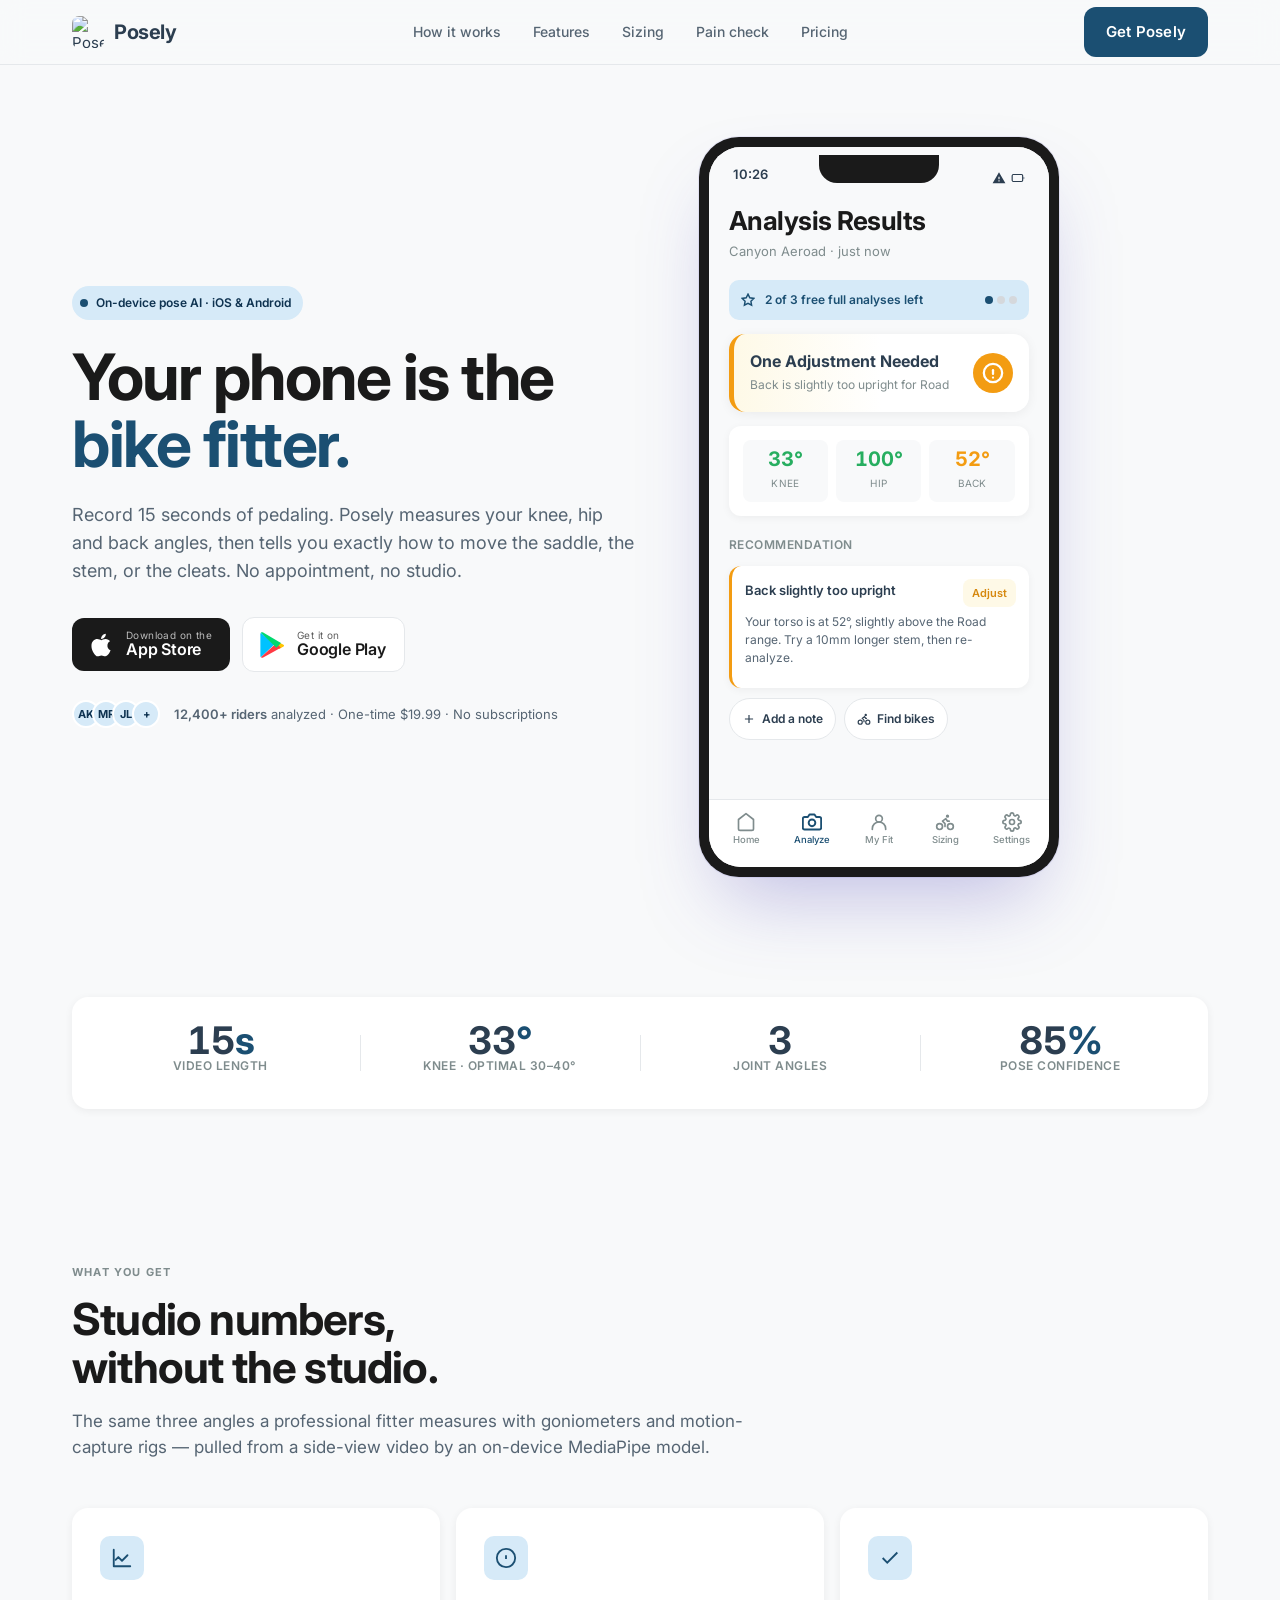
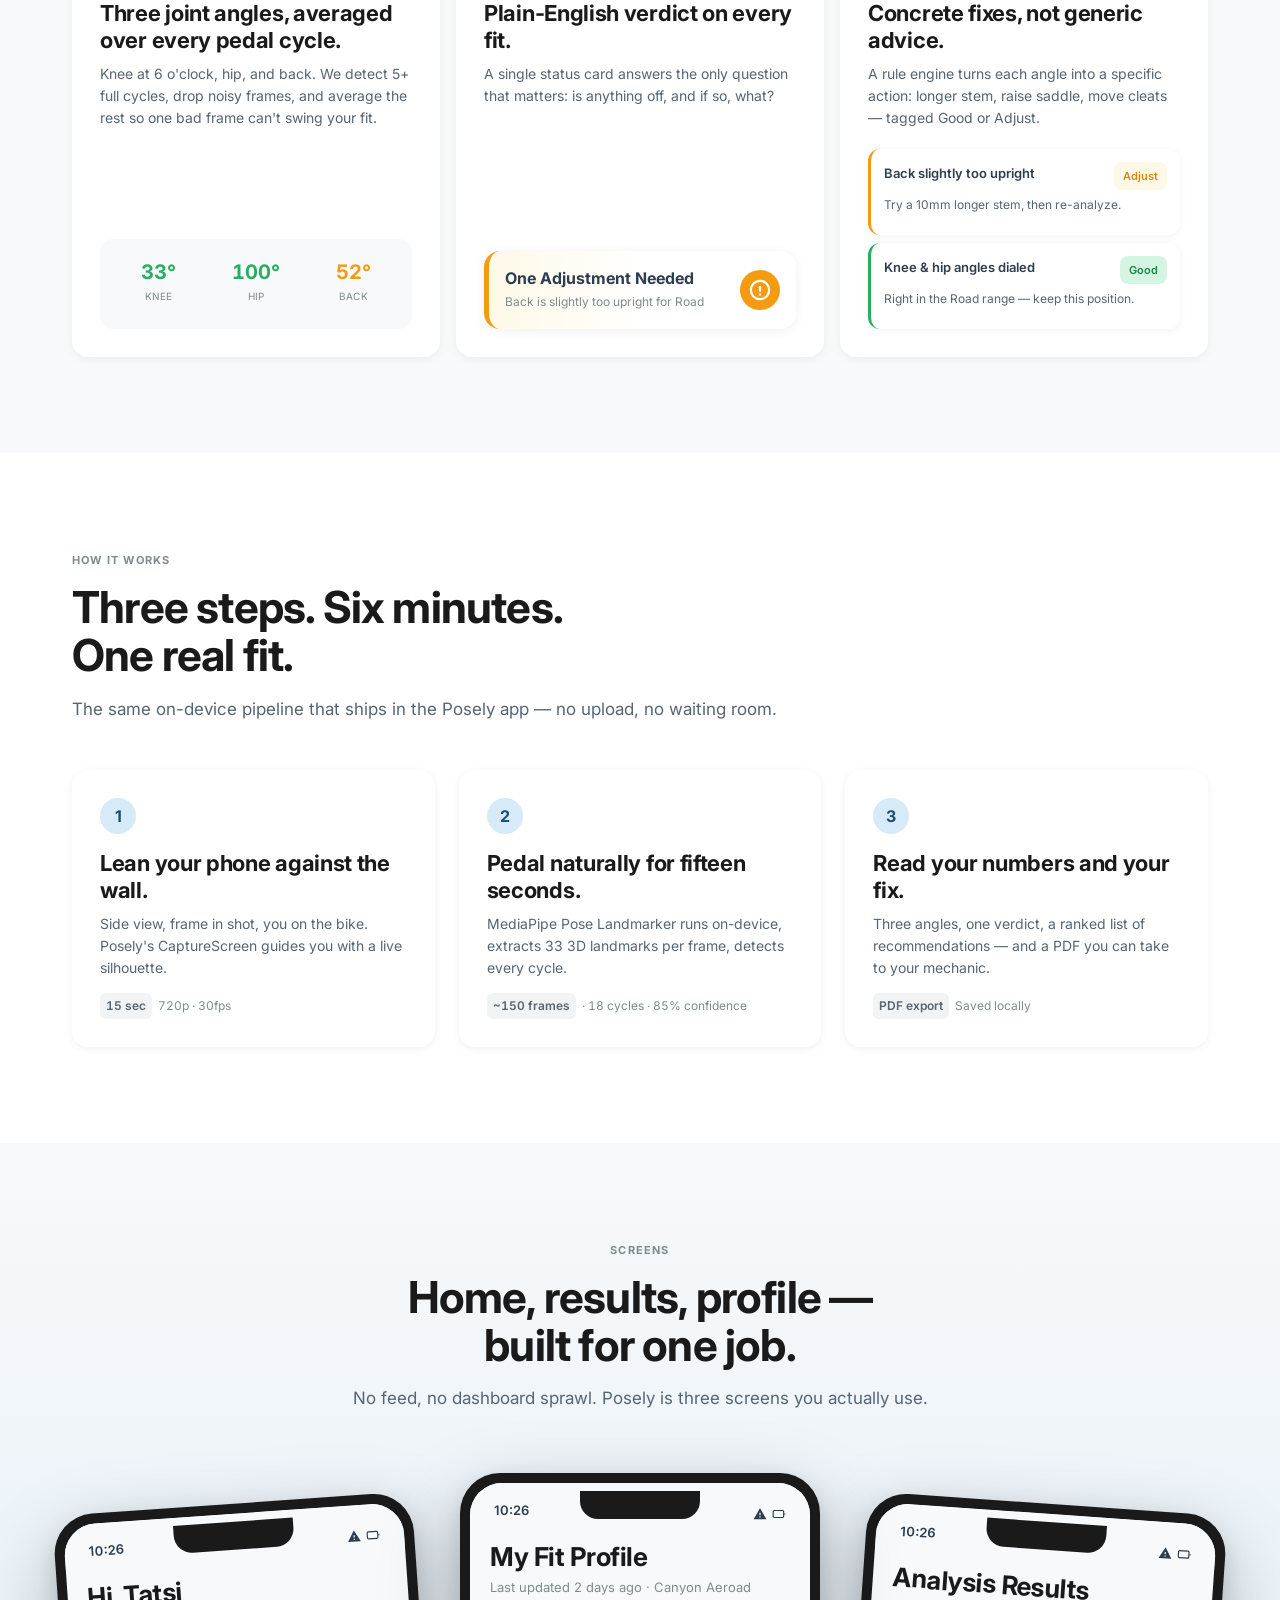
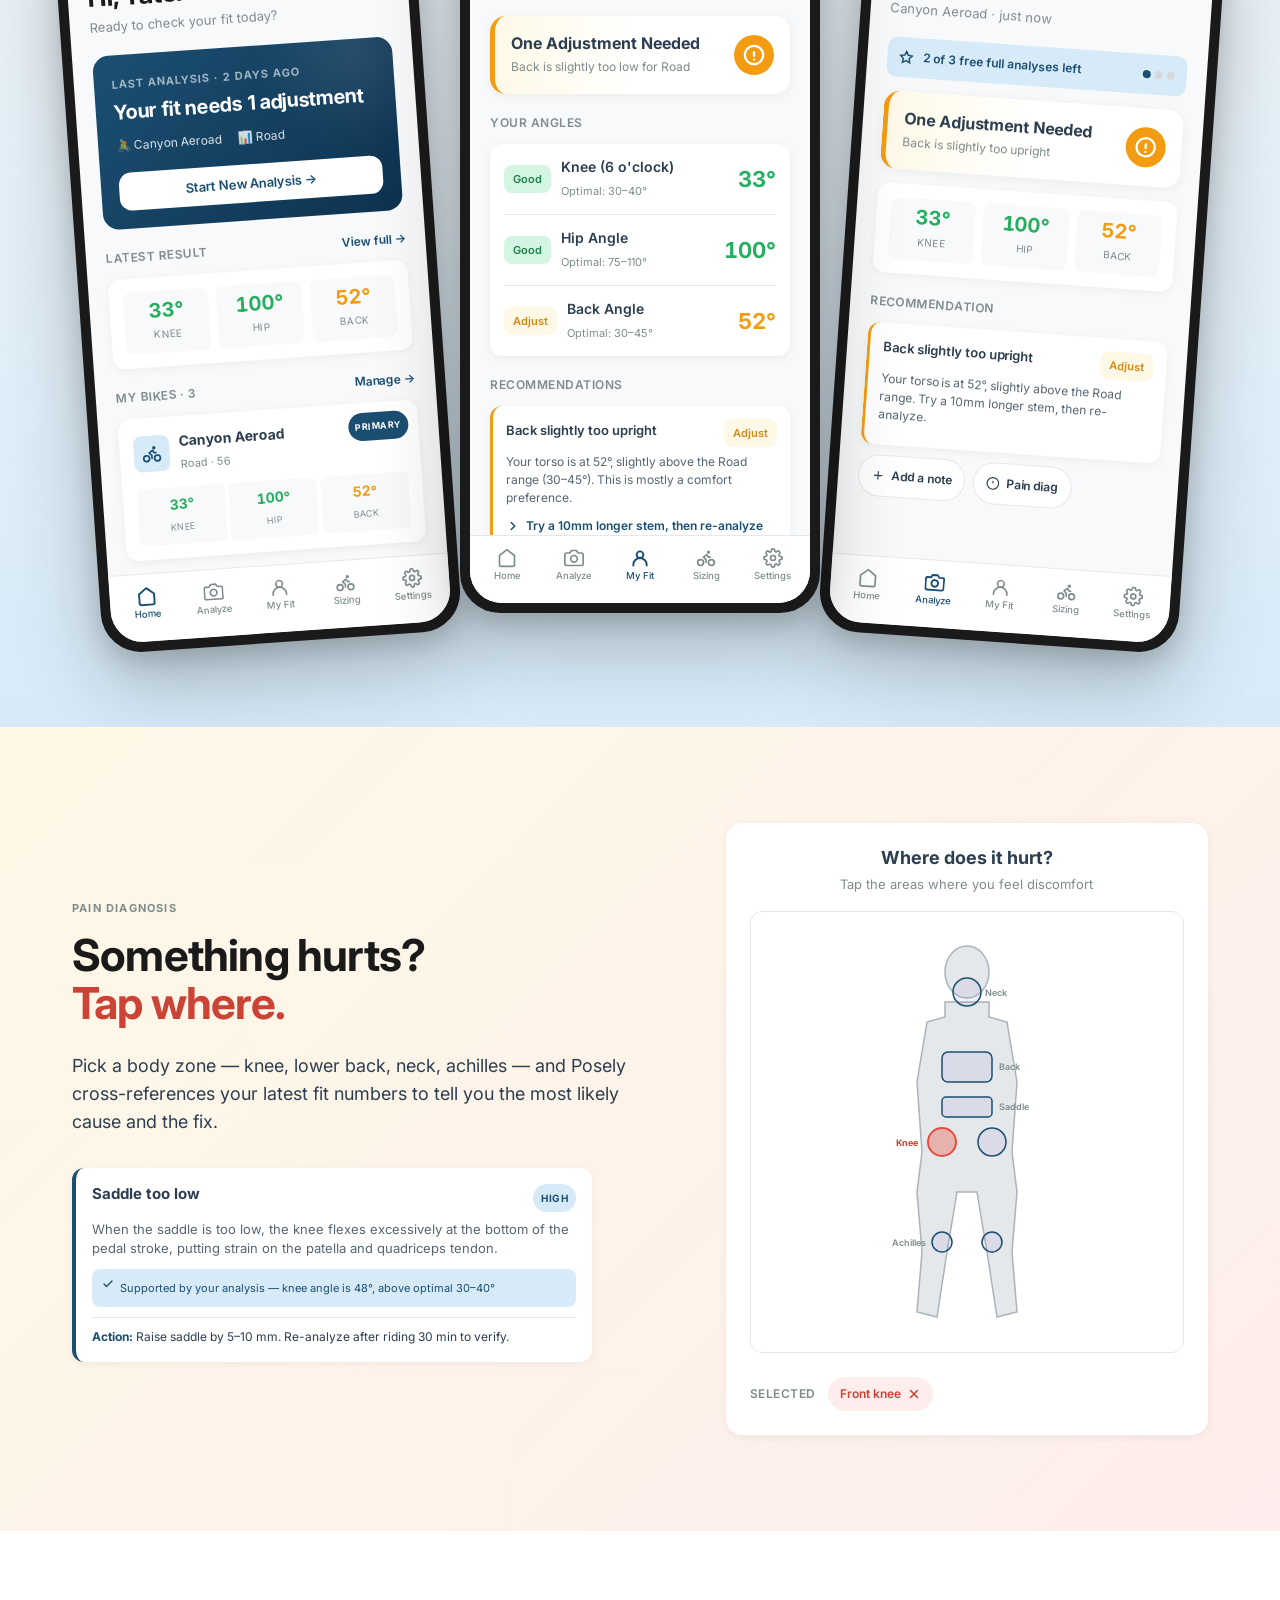
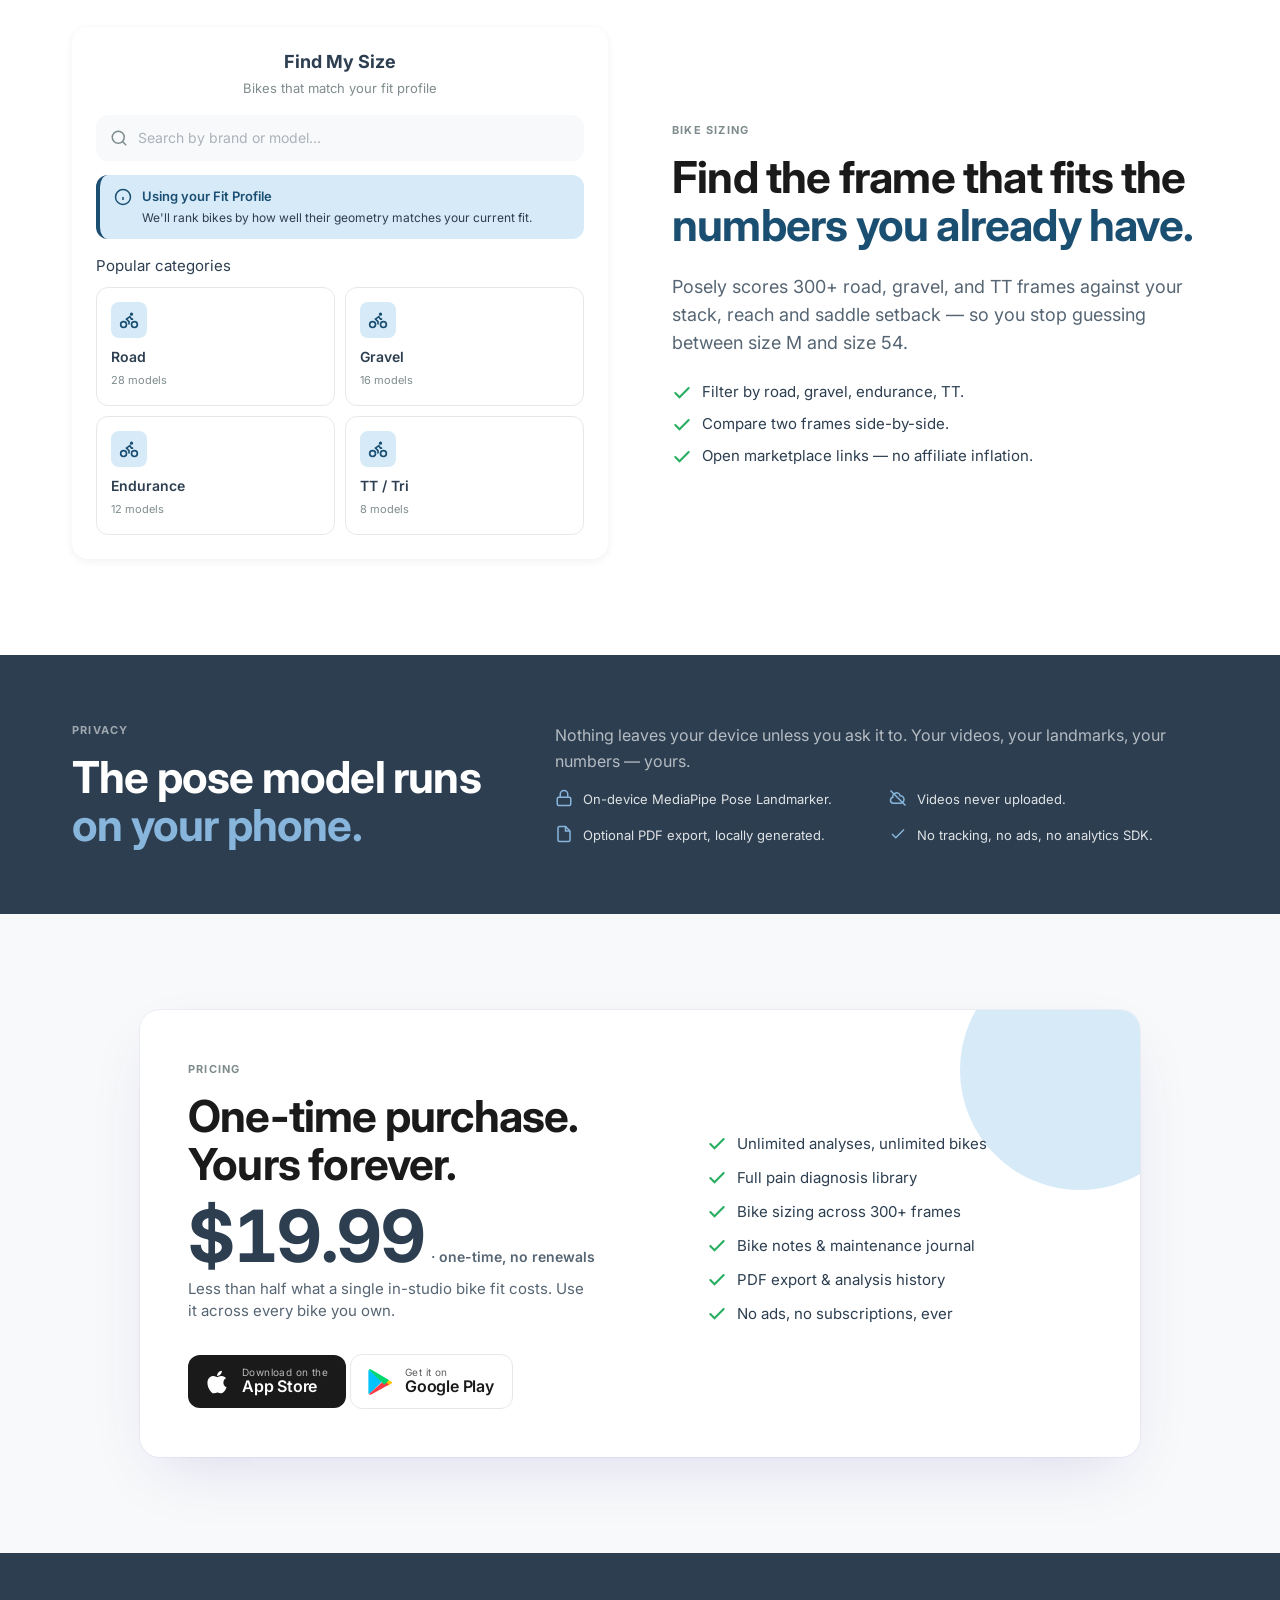
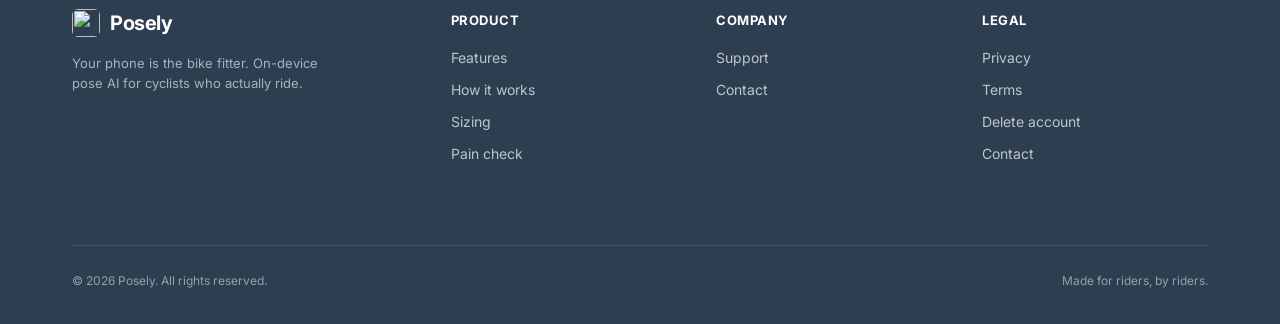
==== index.html @ 87feab5b "Add files via upload" ====
<!doctype html>
<html lang="en">
<head>
  <meta charset="utf-8">
  <title>Posely — Your phone is the bike fitter</title>
  <meta name="viewport" content="width=device-width,initial-scale=1">
  <link rel="icon" type="image/png" href="assets/posely-icon.png">
  <link rel="preconnect" href="https://fonts.googleapis.com">
  <link rel="preconnect" href="https://fonts.gstatic.com" crossorigin>
  <link rel="stylesheet" href="https://fonts.googleapis.com/css2?family=Inter:wght@400;500;600;700;800&display=swap">
  <link rel="stylesheet" href="landing.css">
  <link rel="stylesheet" href="screens.css">
  <template id="__bundler_thumbnail">
    <svg xmlns="http://www.w3.org/2000/svg" viewBox="0 0 200 200">
      <rect width="200" height="200" rx="28" fill="#1B4F72"/>
      <g fill="none" stroke="#FFFFFF" stroke-width="6" stroke-linecap="round" stroke-linejoin="round">
        <circle cx="130" cy="130" r="32"/>
        <line x1="130" y1="98" x2="130" y2="130"/>
        <line x1="130" y1="130" x2="156" y2="146"/>
        <path d="M 70 60 L 70 110"/>
        <circle cx="70" cy="60" r="10"/>
      </g>
    </svg>
  </template>
</head>
<body>

<!-- ════════════════════════════════════════════════════════
     NAV
     ════════════════════════════════════════════════════════ -->
<nav class="nav">
  <div class="wrap nav-inner">
    <a class="brand" href="#top">
      <img class="mark" src="assets/posely-icon.png" alt="Posely">
      <span class="name">Posely</span>
    </a>
    <div class="nav-links">
      <a href="#how">How it works</a>
      <a href="#features">Features</a>
      <a href="#sizing">Sizing</a>
      <a href="#pain">Pain check</a>
      <a href="#pricing">Pricing</a>
    </div>
    <a class="btn btn-primary" href="#pricing" data-comment-anchor="nav-cta">Get Posely</a>
  </div>
</nav>

<!-- ════════════════════════════════════════════════════════
     HERO
     ════════════════════════════════════════════════════════ -->
<header class="hero" id="top" data-screen-label="01 Hero">
  <div class="wrap hero-grid">

    <div class="hero-copy">
      <span class="hero-eyebrow"><span class="dot"></span>On-device pose AI · iOS &amp; Android</span>
      <h1 data-comment-anchor="hero-h1">
        Your phone is the<br>
        <span class="underline accent">bike fitter.</span>
      </h1>
      <p class="lead">
        Record 15 seconds of pedaling. Posely measures your knee, hip and
        back angles, then tells you exactly how to move the saddle, the
        stem, or the cleats. No appointment, no studio.
      </p>

      <div class="cta-row">
        <a class="store-btn" href="#" aria-label="Download on the App Store">
          <svg class="icon" viewBox="0 0 384 512" fill="currentColor">
            <path d="M318.7 268.7c-.2-36.7 16.4-64.4 50-84.8-18.8-26.9-47.2-41.7-84.7-44.6-35.5-2.8-74.3 20.7-88.5 20.7-15 0-49.4-19.7-76.4-19.7C63.3 141.2 4 184.8 4 273.5q0 39.3 14.4 81.2c12.8 36.7 59 126.7 107.2 125.2 25.2-.6 43-17.9 75.8-17.9 31.8 0 48.3 17.9 76.4 17.9 48.6-.7 90.4-82.5 102.6-119.3-65.2-30.7-61.7-90-61.7-91.9zm-56-164.2c27-32 24.5-61.2 23.7-71.7-23.8 1.4-51.4 16.2-67.1 34.4-17.3 19.5-27.5 43.6-25.3 70.9 25.8 2 49.4-11.3 68.7-33.6z"/>
          </svg>
          <div class="lines">
            <span class="top">Download on the</span>
            <span class="bot">App Store</span>
          </div>
        </a>
        <a class="store-btn light" href="#" aria-label="Get it on Google Play">
          <svg class="icon" viewBox="0 0 512 512">
            <path fill="#00C2FF" d="M37 12.9C30.8 19.4 27 29.4 27 42.5v427c0 13.1 3.8 23.1 10 29.6L301 246.5 37 12.9z"/>
            <path fill="#FFC500" d="m398 332.5 84-46.7c16-9 16-23.6 0-32.6l-84-46.7L307 251l91 81.5z"/>
            <path fill="#FF3A44" d="M37 499.1c10.1 10.5 26.6 11.8 45.2 1.6l346.8-191.2-87-87L37 499.1z"/>
            <path fill="#00D86F" d="M37 12.9 342 308.5l91-91L82.2 11.3C73.8 6.6 65.9 4 58.9 4c-8.7 0-16.2 3.1-21.9 8.9z"/>
          </svg>
          <div class="lines">
            <span class="top">Get it on</span>
            <span class="bot">Google Play</span>
          </div>
        </a>
      </div>

      <div class="hero-proof">
        <div class="stack">
          <div>AK</div><div>MR</div><div>JL</div><div>+</div>
        </div>
        <div>
          <strong style="color:var(--gray600); font-weight:600">12,400+ riders</strong>
          analyzed · One-time $19.99 · No subscriptions
        </div>
      </div>
    </div>

    <!-- HERO PHONE — Results screen (faithful recreation) -->
    <div class="hero-phone-wrap">
      <div class="phone-frame" data-comment-anchor="hero-device">
        <div class="phone-screen">
          <div class="status-bar">
            <span>10:26</span>
            <span class="right">
              <svg viewBox="0 0 24 24" fill="currentColor"><path d="M1 21h22L12 2 1 21zm12-3h-2v-2h2v2zm0-4h-2v-4h2v4z"/></svg>
              <svg viewBox="0 0 24 24" fill="none" stroke="currentColor" stroke-width="2"><rect x="2" y="6" width="18" height="12" rx="2"/><line x1="22" y1="11" x2="22" y2="13"/></svg>
            </span>
          </div>

          <div class="screen-body">
            <div class="screen-content active">
              <h1 class="screen-title">Analysis Results</h1>
              <p class="screen-subtitle">Canyon Aeroad · just now</p>

              <!-- Usage banner -->
              <div class="usage-banner">
                <svg width="14" height="14" viewBox="0 0 24 24" fill="none" stroke="currentColor" stroke-width="2.5"><polygon points="12 2 15.09 8.26 22 9.27 17 14.14 18.18 21.02 12 17.77 5.82 21.02 7 14.14 2 9.27 8.91 8.26 12 2"/></svg>
                <span>2 of 3 free full analyses left</span>
                <span class="dots">
                  <span class="d on"></span><span class="d"></span><span class="d"></span>
                </span>
              </div>

              <!-- Overall status -->
              <div class="overall-status warning">
                <div class="row">
                  <div>
                    <div class="title">One Adjustment Needed</div>
                    <div class="sub">Back is slightly too upright for Road</div>
                  </div>
                  <div class="icon-big">
                    <svg width="22" height="22" viewBox="0 0 24 24" fill="none" stroke="currentColor" stroke-width="2.5" stroke-linecap="round" stroke-linejoin="round"><path d="M12 9v4"/><path d="M12 17h.01"/><circle cx="12" cy="12" r="10"/></svg>
                  </div>
                </div>
              </div>

              <!-- Angles mini -->
              <div class="analysis-mini">
                <div class="angles">
                  <div class="angle-mini">
                    <div class="val ok">33°</div>
                    <div class="lbl">Knee</div>
                  </div>
                  <div class="angle-mini">
                    <div class="val ok">100°</div>
                    <div class="lbl">Hip</div>
                  </div>
                  <div class="angle-mini">
                    <div class="val warning">52°</div>
                    <div class="lbl">Back</div>
                  </div>
                </div>
              </div>

              <!-- Recommendation -->
              <div class="section-title-row"><span>Recommendation</span></div>
              <div class="rec-card">
                <div class="head">
                  <div class="ttl">Back slightly too upright</div>
                  <span class="badge warning">Adjust</span>
                </div>
                <div class="message">Your torso is at 52°, slightly above the Road range. Try a 10mm longer stem, then re-analyze.</div>
              </div>

              <!-- Action chips -->
              <div class="action-chips">
                <div class="action-chip">
                  <svg viewBox="0 0 24 24" fill="none" stroke="currentColor" stroke-width="2"><path d="M12 5v14M5 12h14"/></svg>
                  Add a note
                </div>
                <div class="action-chip">
                  <svg viewBox="0 0 24 24" fill="none" stroke="currentColor" stroke-width="2"><circle cx="5.5" cy="17.5" r="3.5"/><circle cx="18.5" cy="17.5" r="3.5"/><path d="M15 6a1 1 0 1 0 0-2 1 1 0 0 0 0 2zm-3 11.5V14l-3-3 4-3 2 3h2"/></svg>
                  Find bikes
                </div>
              </div>
            </div>
          </div>

          <!-- Tab bar -->
          <div class="tab-bar">
            <div class="tab"><svg viewBox="0 0 24 24" fill="none" stroke="currentColor" stroke-width="2" stroke-linecap="round" stroke-linejoin="round"><path d="M3 9l9-7 9 7v11a2 2 0 0 1-2 2H5a2 2 0 0 1-2-2z"/></svg><span>Home</span></div>
            <div class="tab active"><svg viewBox="0 0 24 24" fill="none" stroke="currentColor" stroke-width="2.3" stroke-linecap="round" stroke-linejoin="round"><path d="M23 19a2 2 0 0 1-2 2H3a2 2 0 0 1-2-2V8a2 2 0 0 1 2-2h4l2-3h6l2 3h4a2 2 0 0 1 2 2z"/><circle cx="12" cy="13" r="4"/></svg><span>Analyze</span></div>
            <div class="tab"><svg viewBox="0 0 24 24" fill="none" stroke="currentColor" stroke-width="2" stroke-linecap="round" stroke-linejoin="round"><circle cx="12" cy="8" r="4"/><path d="M4 21v-1a8 8 0 0 1 16 0v1"/></svg><span>My Fit</span></div>
            <div class="tab"><svg viewBox="0 0 24 24" fill="none" stroke="currentColor" stroke-width="2" stroke-linecap="round" stroke-linejoin="round"><circle cx="5.5" cy="17.5" r="3.5"/><circle cx="18.5" cy="17.5" r="3.5"/><path d="M15 6a1 1 0 1 0 0-2 1 1 0 0 0 0 2zm-3 11.5V14l-3-3 4-3 2 3h2"/></svg><span>Sizing</span></div>
            <div class="tab"><svg viewBox="0 0 24 24" fill="none" stroke="currentColor" stroke-width="2" stroke-linecap="round" stroke-linejoin="round"><circle cx="12" cy="12" r="3"/><path d="M19.4 15a1.65 1.65 0 0 0 .33 1.82l.06.06a2 2 0 0 1-2.83 2.83l-.06-.06a1.65 1.65 0 0 0-1.82-.33 1.65 1.65 0 0 0-1 1.51V21a2 2 0 0 1-4 0v-.09A1.65 1.65 0 0 0 9 19.4a1.65 1.65 0 0 0-1.82.33l-.06.06a2 2 0 0 1-2.83-2.83l.06-.06a1.65 1.65 0 0 0 .33-1.82 1.65 1.65 0 0 0-1.51-1H3a2 2 0 0 1 0-4h.09A1.65 1.65 0 0 0 4.6 9a1.65 1.65 0 0 0-.33-1.82l-.06-.06a2 2 0 0 1 2.83-2.83l.06.06a1.65 1.65 0 0 0 1.82.33H9a1.65 1.65 0 0 0 1-1.51V3a2 2 0 0 1 4 0v.09a1.65 1.65 0 0 0 1 1.51 1.65 1.65 0 0 0 1.82-.33l.06-.06a2 2 0 0 1 2.83 2.83l-.06.06a1.65 1.65 0 0 0-.33 1.82V9a1.65 1.65 0 0 0 1.51 1H21a2 2 0 0 1 0 4h-.09a1.65 1.65 0 0 0-1.51 1z"/></svg><span>Settings</span></div>
          </div>

        </div>
      </div>
    </div>

  </div>
</header>

<!-- ════════════════════════════════════════════════════════
     STAT STRIP
     ════════════════════════════════════════════════════════ -->
<section class="section tight" data-screen-label="02 Stats">
  <div class="wrap">
    <div class="stat-strip">
      <div class="cell">
        <div class="num"><span>15</span><span class="deg">s</span></div>
        <div class="lbl">Video length</div>
      </div>
      <div class="cell">
        <div class="num"><span>33</span><span class="deg">°</span></div>
        <div class="lbl">Knee · optimal 30–40°</div>
      </div>
      <div class="cell">
        <div class="num"><span>3</span><span class="deg"></span></div>
        <div class="lbl">Joint angles</div>
      </div>
      <div class="cell">
        <div class="num">85<span class="deg">%</span></div>
        <div class="lbl">Pose confidence</div>
      </div>
    </div>
  </div>
</section>

<!-- ════════════════════════════════════════════════════════
     WHAT YOU GET
     ════════════════════════════════════════════════════════ -->
<section class="section" id="features" data-screen-label="03 What you get">
  <div class="wrap">

    <div class="section-head">
      <div class="label">What you get</div>
      <h2>Studio numbers,<br>without the studio.</h2>
      <p>The same three angles a professional fitter measures with goniometers and motion-capture rigs — pulled from a side-view video by an on-device MediaPipe model.</p>
    </div>

    <div class="feature-grid">

      <!-- Feature 1 — Angles (using analysis-mini styling) -->
      <div class="feature-card">
        <div class="ico"><svg viewBox="0 0 24 24" fill="none" stroke="currentColor" stroke-width="2" stroke-linecap="round" stroke-linejoin="round"><path d="M3 3v18h18"/><path d="M18 9l-6 6-4-4-3 3"/></svg></div>
        <h3>Three joint angles, averaged over every pedal cycle.</h3>
        <p class="desc">Knee at 6 o'clock, hip, and back. We detect 5+ full cycles, drop noisy frames, and average the rest so one bad frame can't swing your fit.</p>
        <div class="visual">
          <div class="analysis-mini" style="cursor:default; box-shadow:none; background:var(--gray-50);">
            <div class="angles">
              <div class="angle-mini">
                <div class="val ok">33°</div>
                <div class="lbl">Knee</div>
              </div>
              <div class="angle-mini">
                <div class="val ok">100°</div>
                <div class="lbl">Hip</div>
              </div>
              <div class="angle-mini">
                <div class="val warning">52°</div>
                <div class="lbl">Back</div>
              </div>
            </div>
          </div>
        </div>
      </div>

      <!-- Feature 2 — Overall verdict -->
      <div class="feature-card">
        <div class="ico"><svg viewBox="0 0 24 24" fill="none" stroke="currentColor" stroke-width="2"><circle cx="12" cy="12" r="10"/><path d="M12 9v4M12 17h.01"/></svg></div>
        <h3>Plain-English verdict on every fit.</h3>
        <p class="desc">A single status card answers the only question that matters: is anything off, and if so, what?</p>
        <div class="visual">
          <div class="overall-status warning" style="margin:0;">
            <div class="row">
              <div>
                <div class="title">One Adjustment Needed</div>
                <div class="sub">Back is slightly too upright for Road</div>
              </div>
              <div class="icon-big">
                <svg width="22" height="22" viewBox="0 0 24 24" fill="none" stroke="currentColor" stroke-width="2.5" stroke-linecap="round" stroke-linejoin="round"><path d="M12 9v4"/><path d="M12 17h.01"/><circle cx="12" cy="12" r="10"/></svg>
              </div>
            </div>
          </div>
        </div>
      </div>

      <!-- Feature 3 — Recommendations -->
      <div class="feature-card">
        <div class="ico"><svg viewBox="0 0 24 24" fill="none" stroke="currentColor" stroke-width="2"><polyline points="20 6 9 17 4 12"/></svg></div>
        <h3>Concrete fixes, not generic advice.</h3>
        <p class="desc">A rule engine turns each angle into a specific action: longer stem, raise saddle, move cleats — tagged Good or Adjust.</p>
        <div class="visual" style="display:flex; flex-direction:column; gap:8px;">
          <div class="rec-card" style="margin:0;">
            <div class="head">
              <div class="ttl">Back slightly too upright</div>
              <span class="badge warning">Adjust</span>
            </div>
            <div class="message">Try a 10mm longer stem, then re-analyze.</div>
          </div>
          <div class="rec-card" style="margin:0; border-left-color: var(--ok);">
            <div class="head">
              <div class="ttl">Knee &amp; hip angles dialed</div>
              <span class="badge ok">Good</span>
            </div>
            <div class="message">Right in the Road range — keep this position.</div>
          </div>
        </div>
      </div>

    </div>

  </div>
</section>

<!-- ════════════════════════════════════════════════════════
     HOW IT WORKS
     ════════════════════════════════════════════════════════ -->
<section class="section" id="how" style="background:var(--white);" data-screen-label="04 How it works">
  <div class="wrap">

    <div class="section-head">
      <div class="label">How it works</div>
      <h2>Three steps. Six minutes.<br>One real fit.</h2>
      <p>The same on-device pipeline that ships in the Posely app — no upload, no waiting room.</p>
    </div>

    <div class="how-grid">
      <div class="step">
        <div class="num">1</div>
        <h3>Lean your phone against the wall.</h3>
        <p>Side view, frame in shot, you on the bike. Posely's CaptureScreen guides you with a live silhouette.</p>
        <div class="footnote"><span class="pill">15 sec</span> 720p · 30fps</div>
      </div>
      <div class="step">
        <div class="num">2</div>
        <h3>Pedal naturally for fifteen seconds.</h3>
        <p>MediaPipe Pose Landmarker runs on-device, extracts 33 3D landmarks per frame, detects every cycle.</p>
        <div class="footnote"><span class="pill">~150 frames</span> · 18 cycles · 85% confidence</div>
      </div>
      <div class="step">
        <div class="num">3</div>
        <h3>Read your numbers and your fix.</h3>
        <p>Three angles, one verdict, a ranked list of recommendations — and a PDF you can take to your mechanic.</p>
        <div class="footnote"><span class="pill">PDF export</span> Saved locally</div>
      </div>
    </div>

  </div>
</section>

<!-- ════════════════════════════════════════════════════════
     DEVICE SHOWCASE — 3 phones, all from the real mockup
     ════════════════════════════════════════════════════════ -->
<section class="showcase-section" data-screen-label="05 Screenshots">
  <div class="wrap">
    <div class="section-head" style="text-align:center; margin: 0 auto 48px;">
      <div class="label" style="text-align:center">Screens</div>
      <h2 style="text-align:center">Home, results, profile —<br>built for one job.</h2>
      <p style="text-align:center; margin: 16px auto 0;">No feed, no dashboard sprawl. Posely is three screens you actually use.</p>
    </div>

    <div class="device-row">

      <!-- PHONE 1 — HOME -->
      <div class="phone-frame tilt-l">
        <div class="phone-screen">
          <div class="status-bar">
            <span>10:26</span>
            <span class="right">
              <svg viewBox="0 0 24 24" fill="currentColor"><path d="M1 21h22L12 2 1 21zm12-3h-2v-2h2v2zm0-4h-2v-4h2v4z"/></svg>
              <svg viewBox="0 0 24 24" fill="none" stroke="currentColor" stroke-width="2"><rect x="2" y="6" width="18" height="12" rx="2"/><line x1="22" y1="11" x2="22" y2="13"/></svg>
            </span>
          </div>

          <div class="screen-body">
            <div class="screen-content active">
              <h1 class="screen-title">Hi, Tatsi</h1>
              <p class="screen-subtitle">Ready to check your fit today?</p>

              <!-- Hero gradient card -->
              <div class="hero-card">
                <div class="label">Last analysis · 2 days ago</div>
                <div class="title">Your fit needs 1 adjustment</div>
                <div class="meta">
                  <span>🚴 Canyon Aeroad</span>
                  <span>📊 Road</span>
                </div>
                <button class="cta">Start New Analysis →</button>
              </div>

              <div class="section-title-row">
                <span>Latest result</span>
                <a>View full →</a>
              </div>
              <div class="analysis-mini">
                <div class="angles">
                  <div class="angle-mini"><div class="val ok">33°</div><div class="lbl">Knee</div></div>
                  <div class="angle-mini"><div class="val ok">100°</div><div class="lbl">Hip</div></div>
                  <div class="angle-mini"><div class="val warning">52°</div><div class="lbl">Back</div></div>
                </div>
              </div>

              <div class="section-title-row">
                <span>My bikes · 3</span>
                <a>Manage →</a>
              </div>
              <div class="bike-tile">
                <span class="primary-tag">Primary</span>
                <div class="head">
                  <div class="ic">
                    <svg viewBox="0 0 24 24" fill="none" stroke="currentColor" stroke-width="2" stroke-linecap="round" stroke-linejoin="round"><circle cx="5.5" cy="17.5" r="3.5"/><circle cx="18.5" cy="17.5" r="3.5"/><path d="M15 6a1 1 0 1 0 0-2 1 1 0 0 0 0 2zm-3 11.5V14l-3-3 4-3 2 3h2"/></svg>
                  </div>
                  <div>
                    <div class="name">Canyon Aeroad</div>
                    <div class="style">Road · 56</div>
                  </div>
                </div>
                <div class="mini-angles">
                  <div class="ang"><div class="v ok">33°</div><div class="l">Knee</div></div>
                  <div class="ang"><div class="v ok">100°</div><div class="l">Hip</div></div>
                  <div class="ang"><div class="v warning">52°</div><div class="l">Back</div></div>
                </div>
              </div>

              <!-- Pain CTA -->
              <div class="pain-cta">
                <div class="icon">
                  <svg width="20" height="20" viewBox="0 0 24 24" fill="none" stroke="currentColor" stroke-width="2" stroke-linecap="round" stroke-linejoin="round"><circle cx="12" cy="12" r="10"/><line x1="12" y1="8" x2="12" y2="12"/><line x1="12" y1="16" x2="12.01" y2="16"/></svg>
                </div>
                <div class="body">
                  <div class="ttl">Something hurts?</div>
                  <div class="sub">Get a fit-based diagnosis</div>
                </div>
                <div class="chevron">
                  <svg width="18" height="18" viewBox="0 0 24 24" fill="none" stroke="currentColor" stroke-width="2.5" stroke-linecap="round"><polyline points="9 18 15 12 9 6"/></svg>
                </div>
              </div>
            </div>
          </div>

          <div class="tab-bar">
            <div class="tab active"><svg viewBox="0 0 24 24" fill="none" stroke="currentColor" stroke-width="2.3" stroke-linecap="round" stroke-linejoin="round"><path d="M3 9l9-7 9 7v11a2 2 0 0 1-2 2H5a2 2 0 0 1-2-2z"/></svg><span>Home</span></div>
            <div class="tab"><svg viewBox="0 0 24 24" fill="none" stroke="currentColor" stroke-width="2" stroke-linecap="round" stroke-linejoin="round"><path d="M23 19a2 2 0 0 1-2 2H3a2 2 0 0 1-2-2V8a2 2 0 0 1 2-2h4l2-3h6l2 3h4a2 2 0 0 1 2 2z"/><circle cx="12" cy="13" r="4"/></svg><span>Analyze</span></div>
            <div class="tab"><svg viewBox="0 0 24 24" fill="none" stroke="currentColor" stroke-width="2" stroke-linecap="round" stroke-linejoin="round"><circle cx="12" cy="8" r="4"/><path d="M4 21v-1a8 8 0 0 1 16 0v1"/></svg><span>My Fit</span></div>
            <div class="tab"><svg viewBox="0 0 24 24" fill="none" stroke="currentColor" stroke-width="2" stroke-linecap="round" stroke-linejoin="round"><circle cx="5.5" cy="17.5" r="3.5"/><circle cx="18.5" cy="17.5" r="3.5"/><path d="M15 6a1 1 0 1 0 0-2 1 1 0 0 0 0 2zm-3 11.5V14l-3-3 4-3 2 3h2"/></svg><span>Sizing</span></div>
            <div class="tab"><svg viewBox="0 0 24 24" fill="none" stroke="currentColor" stroke-width="2" stroke-linecap="round" stroke-linejoin="round"><circle cx="12" cy="12" r="3"/><path d="M19.4 15a1.65 1.65 0 0 0 .33 1.82l.06.06a2 2 0 0 1-2.83 2.83l-.06-.06a1.65 1.65 0 0 0-1.82-.33 1.65 1.65 0 0 0-1 1.51V21a2 2 0 0 1-4 0v-.09A1.65 1.65 0 0 0 9 19.4a1.65 1.65 0 0 0-1.82.33l-.06.06a2 2 0 0 1-2.83-2.83l.06-.06a1.65 1.65 0 0 0 .33-1.82 1.65 1.65 0 0 0-1.51-1H3a2 2 0 0 1 0-4h.09A1.65 1.65 0 0 0 4.6 9a1.65 1.65 0 0 0-.33-1.82l-.06-.06a2 2 0 0 1 2.83-2.83l.06.06a1.65 1.65 0 0 0 1.82.33H9a1.65 1.65 0 0 0 1-1.51V3a2 2 0 0 1 4 0v.09a1.65 1.65 0 0 0 1 1.51 1.65 1.65 0 0 0 1.82-.33l.06-.06a2 2 0 0 1 2.83 2.83l-.06.06a1.65 1.65 0 0 0-.33 1.82V9a1.65 1.65 0 0 0 1.51 1H21a2 2 0 0 1 0 4h-.09a1.65 1.65 0 0 0-1.51 1z"/></svg><span>Settings</span></div>
          </div>
        </div>
      </div>

      <!-- PHONE 2 — MY FIT (center, larger) -->
      <div class="phone-frame center">
        <div class="phone-screen">
          <div class="status-bar">
            <span>10:26</span>
            <span class="right">
              <svg viewBox="0 0 24 24" fill="currentColor"><path d="M1 21h22L12 2 1 21zm12-3h-2v-2h2v2zm0-4h-2v-4h2v4z"/></svg>
              <svg viewBox="0 0 24 24" fill="none" stroke="currentColor" stroke-width="2"><rect x="2" y="6" width="18" height="12" rx="2"/><line x1="22" y1="11" x2="22" y2="13"/></svg>
            </span>
          </div>

          <div class="screen-body">
            <div class="screen-content active">
              <h1 class="screen-title">My Fit Profile</h1>
              <p class="screen-subtitle">Last updated 2 days ago · Canyon Aeroad</p>

              <div class="overall-status warning">
                <div class="row">
                  <div>
                    <div class="title">One Adjustment Needed</div>
                    <div class="sub">Back is slightly too low for Road</div>
                  </div>
                  <div class="icon-big">
                    <svg width="22" height="22" viewBox="0 0 24 24" fill="none" stroke="currentColor" stroke-width="2.5" stroke-linecap="round" stroke-linejoin="round"><path d="M12 9v4"/><path d="M12 17h.01"/><circle cx="12" cy="12" r="10"/></svg>
                  </div>
                </div>
              </div>

              <div class="section-title-row"><span>Your angles</span></div>
              <div class="angle-card">
                <div class="angle-row">
                  <div class="left">
                    <span class="badge ok">Good</span>
                    <div class="lbl-box">
                      <span class="name">Knee (6 o'clock)</span>
                      <span class="range">Optimal: 30–40°</span>
                    </div>
                  </div>
                  <div class="value ok">33°</div>
                </div>
                <div class="angle-row">
                  <div class="left">
                    <span class="badge ok">Good</span>
                    <div class="lbl-box">
                      <span class="name">Hip Angle</span>
                      <span class="range">Optimal: 75–110°</span>
                    </div>
                  </div>
                  <div class="value ok">100°</div>
                </div>
                <div class="angle-row">
                  <div class="left">
                    <span class="badge warning">Adjust</span>
                    <div class="lbl-box">
                      <span class="name">Back Angle</span>
                      <span class="range">Optimal: 30–45°</span>
                    </div>
                  </div>
                  <div class="value warning">52°</div>
                </div>
              </div>

              <div class="section-title-row"><span>Recommendations</span></div>
              <div class="rec-card">
                <div class="head">
                  <div class="ttl">Back slightly too upright</div>
                  <span class="badge warning">Adjust</span>
                </div>
                <div class="message">Your torso is at 52°, slightly above the Road range (30–45°). This is mostly a comfort preference.</div>
                <div class="action">
                  <svg viewBox="0 0 24 24" fill="none" stroke="currentColor" stroke-width="2.5" stroke-linecap="round"><polyline points="9 18 15 12 9 6"/></svg>
                  Try a 10mm longer stem, then re-analyze
                </div>
              </div>
            </div>
          </div>

          <div class="tab-bar">
            <div class="tab"><svg viewBox="0 0 24 24" fill="none" stroke="currentColor" stroke-width="2" stroke-linecap="round" stroke-linejoin="round"><path d="M3 9l9-7 9 7v11a2 2 0 0 1-2 2H5a2 2 0 0 1-2-2z"/></svg><span>Home</span></div>
            <div class="tab"><svg viewBox="0 0 24 24" fill="none" stroke="currentColor" stroke-width="2" stroke-linecap="round" stroke-linejoin="round"><path d="M23 19a2 2 0 0 1-2 2H3a2 2 0 0 1-2-2V8a2 2 0 0 1 2-2h4l2-3h6l2 3h4a2 2 0 0 1 2 2z"/><circle cx="12" cy="13" r="4"/></svg><span>Analyze</span></div>
            <div class="tab active"><svg viewBox="0 0 24 24" fill="none" stroke="currentColor" stroke-width="2.3" stroke-linecap="round" stroke-linejoin="round"><circle cx="12" cy="8" r="4"/><path d="M4 21v-1a8 8 0 0 1 16 0v1"/></svg><span>My Fit</span></div>
            <div class="tab"><svg viewBox="0 0 24 24" fill="none" stroke="currentColor" stroke-width="2" stroke-linecap="round" stroke-linejoin="round"><circle cx="5.5" cy="17.5" r="3.5"/><circle cx="18.5" cy="17.5" r="3.5"/><path d="M15 6a1 1 0 1 0 0-2 1 1 0 0 0 0 2zm-3 11.5V14l-3-3 4-3 2 3h2"/></svg><span>Sizing</span></div>
            <div class="tab"><svg viewBox="0 0 24 24" fill="none" stroke="currentColor" stroke-width="2" stroke-linecap="round" stroke-linejoin="round"><circle cx="12" cy="12" r="3"/><path d="M19.4 15a1.65 1.65 0 0 0 .33 1.82l.06.06a2 2 0 0 1-2.83 2.83l-.06-.06a1.65 1.65 0 0 0-1.82-.33 1.65 1.65 0 0 0-1 1.51V21a2 2 0 0 1-4 0v-.09A1.65 1.65 0 0 0 9 19.4a1.65 1.65 0 0 0-1.82.33l-.06.06a2 2 0 0 1-2.83-2.83l.06-.06a1.65 1.65 0 0 0 .33-1.82 1.65 1.65 0 0 0-1.51-1H3a2 2 0 0 1 0-4h.09A1.65 1.65 0 0 0 4.6 9a1.65 1.65 0 0 0-.33-1.82l-.06-.06a2 2 0 0 1 2.83-2.83l.06.06a1.65 1.65 0 0 0 1.82.33H9a1.65 1.65 0 0 0 1-1.51V3a2 2 0 0 1 4 0v.09a1.65 1.65 0 0 0 1 1.51 1.65 1.65 0 0 0 1.82-.33l.06-.06a2 2 0 0 1 2.83 2.83l-.06.06a1.65 1.65 0 0 0-.33 1.82V9a1.65 1.65 0 0 0 1.51 1H21a2 2 0 0 1 0 4h-.09a1.65 1.65 0 0 0-1.51 1z"/></svg><span>Settings</span></div>
          </div>
        </div>
      </div>

      <!-- PHONE 3 — RESULTS -->
      <div class="phone-frame tilt-r">
        <div class="phone-screen">
          <div class="status-bar">
            <span>10:26</span>
            <span class="right">
              <svg viewBox="0 0 24 24" fill="currentColor"><path d="M1 21h22L12 2 1 21zm12-3h-2v-2h2v2zm0-4h-2v-4h2v4z"/></svg>
              <svg viewBox="0 0 24 24" fill="none" stroke="currentColor" stroke-width="2"><rect x="2" y="6" width="18" height="12" rx="2"/><line x1="22" y1="11" x2="22" y2="13"/></svg>
            </span>
          </div>

          <div class="screen-body">
            <div class="screen-content active">
              <h1 class="screen-title">Analysis Results</h1>
              <p class="screen-subtitle">Canyon Aeroad · just now</p>

              <div class="usage-banner">
                <svg width="14" height="14" viewBox="0 0 24 24" fill="none" stroke="currentColor" stroke-width="2.5"><polygon points="12 2 15.09 8.26 22 9.27 17 14.14 18.18 21.02 12 17.77 5.82 21.02 7 14.14 2 9.27 8.91 8.26 12 2"/></svg>
                <span>2 of 3 free full analyses left</span>
                <span class="dots"><span class="d on"></span><span class="d"></span><span class="d"></span></span>
              </div>

              <div class="overall-status warning">
                <div class="row">
                  <div>
                    <div class="title">One Adjustment Needed</div>
                    <div class="sub">Back is slightly too upright</div>
                  </div>
                  <div class="icon-big">
                    <svg width="22" height="22" viewBox="0 0 24 24" fill="none" stroke="currentColor" stroke-width="2.5" stroke-linecap="round" stroke-linejoin="round"><path d="M12 9v4"/><path d="M12 17h.01"/><circle cx="12" cy="12" r="10"/></svg>
                  </div>
                </div>
              </div>

              <div class="analysis-mini">
                <div class="angles">
                  <div class="angle-mini"><div class="val ok">33°</div><div class="lbl">Knee</div></div>
                  <div class="angle-mini"><div class="val ok">100°</div><div class="lbl">Hip</div></div>
                  <div class="angle-mini"><div class="val warning">52°</div><div class="lbl">Back</div></div>
                </div>
              </div>

              <div class="section-title-row"><span>Recommendation</span></div>
              <div class="rec-card">
                <div class="head">
                  <div class="ttl">Back slightly too upright</div>
                  <span class="badge warning">Adjust</span>
                </div>
                <div class="message">Your torso is at 52°, slightly above the Road range. Try a 10mm longer stem, then re-analyze.</div>
              </div>

              <div class="action-chips">
                <div class="action-chip">
                  <svg viewBox="0 0 24 24" fill="none" stroke="currentColor" stroke-width="2"><path d="M12 5v14M5 12h14"/></svg>
                  Add a note
                </div>
                <div class="action-chip">
                  <svg viewBox="0 0 24 24" fill="none" stroke="currentColor" stroke-width="2"><circle cx="12" cy="12" r="10"/><line x1="12" y1="8" x2="12" y2="12"/></svg>
                  Pain diag
                </div>
              </div>
            </div>
          </div>

          <div class="tab-bar">
            <div class="tab"><svg viewBox="0 0 24 24" fill="none" stroke="currentColor" stroke-width="2" stroke-linecap="round" stroke-linejoin="round"><path d="M3 9l9-7 9 7v11a2 2 0 0 1-2 2H5a2 2 0 0 1-2-2z"/></svg><span>Home</span></div>
            <div class="tab active"><svg viewBox="0 0 24 24" fill="none" stroke="currentColor" stroke-width="2.3" stroke-linecap="round" stroke-linejoin="round"><path d="M23 19a2 2 0 0 1-2 2H3a2 2 0 0 1-2-2V8a2 2 0 0 1 2-2h4l2-3h6l2 3h4a2 2 0 0 1 2 2z"/><circle cx="12" cy="13" r="4"/></svg><span>Analyze</span></div>
            <div class="tab"><svg viewBox="0 0 24 24" fill="none" stroke="currentColor" stroke-width="2" stroke-linecap="round" stroke-linejoin="round"><circle cx="12" cy="8" r="4"/><path d="M4 21v-1a8 8 0 0 1 16 0v1"/></svg><span>My Fit</span></div>
            <div class="tab"><svg viewBox="0 0 24 24" fill="none" stroke="currentColor" stroke-width="2" stroke-linecap="round" stroke-linejoin="round"><circle cx="5.5" cy="17.5" r="3.5"/><circle cx="18.5" cy="17.5" r="3.5"/><path d="M15 6a1 1 0 1 0 0-2 1 1 0 0 0 0 2zm-3 11.5V14l-3-3 4-3 2 3h2"/></svg><span>Sizing</span></div>
            <div class="tab"><svg viewBox="0 0 24 24" fill="none" stroke="currentColor" stroke-width="2" stroke-linecap="round" stroke-linejoin="round"><circle cx="12" cy="12" r="3"/><path d="M19.4 15a1.65 1.65 0 0 0 .33 1.82l.06.06a2 2 0 0 1-2.83 2.83l-.06-.06a1.65 1.65 0 0 0-1.82-.33 1.65 1.65 0 0 0-1 1.51V21a2 2 0 0 1-4 0v-.09A1.65 1.65 0 0 0 9 19.4a1.65 1.65 0 0 0-1.82.33l-.06.06a2 2 0 0 1-2.83-2.83l.06-.06a1.65 1.65 0 0 0 .33-1.82 1.65 1.65 0 0 0-1.51-1H3a2 2 0 0 1 0-4h.09A1.65 1.65 0 0 0 4.6 9a1.65 1.65 0 0 0-.33-1.82l-.06-.06a2 2 0 0 1 2.83-2.83l.06.06a1.65 1.65 0 0 0 1.82.33H9a1.65 1.65 0 0 0 1-1.51V3a2 2 0 0 1 4 0v.09a1.65 1.65 0 0 0 1 1.51 1.65 1.65 0 0 0 1.82-.33l.06-.06a2 2 0 0 1 2.83 2.83l-.06.06a1.65 1.65 0 0 0-.33 1.82V9a1.65 1.65 0 0 0 1.51 1H21a2 2 0 0 1 0 4h-.09a1.65 1.65 0 0 0-1.51 1z"/></svg><span>Settings</span></div>
          </div>
        </div>
      </div>

    </div>
  </div>
</section>

<!-- ════════════════════════════════════════════════════════
     PAIN DIAGNOSIS — body-svg-wrap recreation
     ════════════════════════════════════════════════════════ -->
<section class="section pain-section" id="pain" data-screen-label="06 Pain diagnosis">
  <div class="wrap pain-grid">

    <div class="copy">
      <div class="label">Pain diagnosis</div>
      <h2>Something hurts?<br><span class="a">Tap where.</span></h2>
      <p class="lead" style="color:var(--gray-600); margin-top:24px">
        Pick a body zone — knee, lower back, neck, achilles — and Posely cross-references your latest fit numbers to tell you the most likely cause and the fix.
      </p>

      <!-- Diagnosis preview card (replica of diag-card.high) -->
      <div class="diag-preview">
        <div class="diag-head">
          <div class="diag-title">Saddle too low</div>
          <span class="confidence-badge high">High</span>
        </div>
        <div class="diag-desc">When the saddle is too low, the knee flexes excessively at the bottom of the pedal stroke, putting strain on the patella and quadriceps tendon.</div>
        <div class="evidence">
          <svg viewBox="0 0 24 24" fill="none" stroke="currentColor" stroke-width="2.5" stroke-linecap="round"><polyline points="20 6 9 17 4 12"/></svg>
          Supported by your analysis — knee angle is 48°, above optimal 30–40°
        </div>
        <div class="action"><strong>Action:</strong> Raise saddle by 5–10 mm. Re-analyze after riding 30 min to verify.</div>
      </div>
    </div>

    <!-- Body SVG (exact recreation from mockup) -->
    <div class="pain-card">
      <div class="modal-title">Where does it hurt?</div>
      <p class="modal-sub">Tap the areas where you feel discomfort</p>

      <div class="body-svg-wrap">
        <svg width="200" height="400" viewBox="0 0 200 400">
          <!-- Body silhouette -->
          <ellipse cx="100" cy="40" rx="22" ry="26" fill="#E5E8EB" stroke="#ABB2B9" stroke-width="1.5"/>
          <path d="M78 70 L78 85 L60 90 L50 150 L55 220 L50 260 L55 320 L50 380 L70 385 L80 320 L90 260 L100 260 L110 260 L120 320 L130 385 L150 380 L145 320 L150 260 L145 220 L150 150 L140 90 L122 85 L122 70 Z"
                fill="#E5E8EB" stroke="#ABB2B9" stroke-width="1.5"/>

          <!-- Zones -->
          <circle class="pain-zone" cx="100" cy="60" r="14"/>
          <text x="118" y="64" font-size="9" font-weight="600" fill="#7F8C8D">Neck</text>

          <rect class="pain-zone" x="75" y="120" width="50" height="30" rx="6"/>
          <text x="132" y="138" font-size="9" font-weight="600" fill="#7F8C8D">Back</text>

          <rect class="pain-zone" x="75" y="165" width="50" height="20" rx="4"/>
          <text x="132" y="178" font-size="9" font-weight="600" fill="#7F8C8D">Saddle</text>

          <circle class="pain-zone selected" cx="75" cy="210" r="14"/>
          <text x="29" y="214" font-size="9" font-weight="700" fill="#CB4335">Knee</text>
          <circle class="pain-zone" cx="125" cy="210" r="14"/>

          <circle class="pain-zone" cx="75" cy="310" r="10"/>
          <text x="25" y="314" font-size="9" font-weight="600" fill="#7F8C8D">Achilles</text>
          <circle class="pain-zone" cx="125" cy="310" r="10"/>
        </svg>
      </div>

      <div class="selected-row">
        <span class="form-label">Selected</span>
        <span class="zone-chip">
          Front knee
          <svg viewBox="0 0 24 24" fill="none" stroke="currentColor" stroke-width="2.5" stroke-linecap="round"><line x1="18" y1="6" x2="6" y2="18"/><line x1="6" y1="6" x2="18" y2="18"/></svg>
        </span>
      </div>
    </div>

  </div>
</section>

<!-- ════════════════════════════════════════════════════════
     BIKE SIZING — Find My Size recreation
     ════════════════════════════════════════════════════════ -->
<section class="section" id="sizing" style="background:var(--white);" data-screen-label="07 Bike sizing">
  <div class="wrap sizing-grid">

    <!-- Sizing card mock -->
    <div class="sizing-mock">
      <div class="modal-title">Find My Size</div>
      <p class="modal-sub">Bikes that match your fit profile</p>

      <div class="search-box">
        <svg width="18" height="18" viewBox="0 0 24 24" fill="none" stroke="currentColor" stroke-width="2" stroke-linecap="round" stroke-linejoin="round"><circle cx="11" cy="11" r="8"/><line x1="21" y1="21" x2="16.65" y2="16.65"/></svg>
        <span class="placeholder">Search by brand or model…</span>
      </div>

      <div class="info-banner">
        <svg width="18" height="18" viewBox="0 0 24 24" fill="none" stroke="currentColor" stroke-width="2"><circle cx="12" cy="12" r="10"/><line x1="12" y1="16" x2="12" y2="12"/><line x1="12" y1="8" x2="12.01" y2="8"/></svg>
        <div class="txt">
          <div class="banner-ttl">Using your Fit Profile</div>
          We'll rank bikes by how well their geometry matches your current fit.
        </div>
      </div>

      <div class="section-title-row" style="margin: 16px 0 10px"><span>Popular categories</span></div>
      <div class="categories-grid">
        <div class="cat-tile">
          <div class="cat-icon"><svg viewBox="0 0 24 24" fill="none" stroke="currentColor" stroke-width="2"><circle cx="5.5" cy="17.5" r="3.5"/><circle cx="18.5" cy="17.5" r="3.5"/><path d="M15 6a1 1 0 1 0 0-2 1 1 0 0 0 0 2zm-3 11.5V14l-3-3 4-3 2 3h2"/></svg></div>
          <div class="cat-title">Road</div>
          <div class="cat-sub">28 models</div>
        </div>
        <div class="cat-tile">
          <div class="cat-icon"><svg viewBox="0 0 24 24" fill="none" stroke="currentColor" stroke-width="2"><circle cx="5.5" cy="17.5" r="3.5"/><circle cx="18.5" cy="17.5" r="3.5"/><path d="M15 6a1 1 0 1 0 0-2 1 1 0 0 0 0 2zm-3 11.5V14l-3-3 4-3 2 3h2"/></svg></div>
          <div class="cat-title">Gravel</div>
          <div class="cat-sub">16 models</div>
        </div>
        <div class="cat-tile">
          <div class="cat-icon"><svg viewBox="0 0 24 24" fill="none" stroke="currentColor" stroke-width="2"><circle cx="5.5" cy="17.5" r="3.5"/><circle cx="18.5" cy="17.5" r="3.5"/><path d="M15 6a1 1 0 1 0 0-2 1 1 0 0 0 0 2zm-3 11.5V14l-3-3 4-3 2 3h2"/></svg></div>
          <div class="cat-title">Endurance</div>
          <div class="cat-sub">12 models</div>
        </div>
        <div class="cat-tile">
          <div class="cat-icon"><svg viewBox="0 0 24 24" fill="none" stroke="currentColor" stroke-width="2"><circle cx="5.5" cy="17.5" r="3.5"/><circle cx="18.5" cy="17.5" r="3.5"/><path d="M15 6a1 1 0 1 0 0-2 1 1 0 0 0 0 2zm-3 11.5V14l-3-3 4-3 2 3h2"/></svg></div>
          <div class="cat-title">TT / Tri</div>
          <div class="cat-sub">8 models</div>
        </div>
      </div>
    </div>

    <div class="copy">
      <div class="label">Bike sizing</div>
      <h2>Find the frame that fits the <span class="accent" style="color:var(--primary)">numbers you already have.</span></h2>
      <p class="lead" style="margin-top:24px">
        Posely scores 300+ road, gravel, and TT frames against your stack, reach and saddle setback — so you stop guessing between size M and size 54.
      </p>
      <ul class="check-list">
        <li><svg viewBox="0 0 24 24" fill="none" stroke="currentColor" stroke-width="2.5" stroke-linecap="round"><polyline points="20 6 9 17 4 12"/></svg> Filter by road, gravel, endurance, TT.</li>
        <li><svg viewBox="0 0 24 24" fill="none" stroke="currentColor" stroke-width="2.5" stroke-linecap="round"><polyline points="20 6 9 17 4 12"/></svg> Compare two frames side-by-side.</li>
        <li><svg viewBox="0 0 24 24" fill="none" stroke="currentColor" stroke-width="2.5" stroke-linecap="round"><polyline points="20 6 9 17 4 12"/></svg> Open marketplace links — no affiliate inflation.</li>
      </ul>
    </div>

  </div>
</section>

<!-- ════════════════════════════════════════════════════════
     PRIVACY STRIP
     ════════════════════════════════════════════════════════ -->
<section class="privacy-strip">
  <div class="wrap">
    <div>
      <div class="label on-dark">Privacy</div>
      <h2>The pose model runs <span class="a">on your phone.</span></h2>
    </div>
    <div>
      <div class="body">
        Nothing leaves your device unless you ask it to. Your videos, your landmarks, your numbers — yours.
      </div>
      <div class="bullets">
        <div class="b"><svg viewBox="0 0 24 24" fill="none" stroke="currentColor" stroke-width="2"><rect x="3" y="11" width="18" height="11" rx="2"/><path d="M7 11V7a5 5 0 0 1 10 0v4"/></svg> On-device MediaPipe Pose Landmarker.</div>
        <div class="b"><svg viewBox="0 0 24 24" fill="none" stroke="currentColor" stroke-width="2"><path d="M2 15a4 4 0 0 0 4 4h9a5 5 0 1 0-.1-9.999 5.002 5.002 0 0 0-9.78 2.096A4.001 4.001 0 0 0 2 15z"/><line x1="2" y1="2" x2="22" y2="22"/></svg> Videos never uploaded.</div>
        <div class="b"><svg viewBox="0 0 24 24" fill="none" stroke="currentColor" stroke-width="2"><path d="M14 2H6a2 2 0 0 0-2 2v16a2 2 0 0 0 2 2h12a2 2 0 0 0 2-2V8z"/><polyline points="14 2 14 8 20 8"/></svg> Optional PDF export, locally generated.</div>
        <div class="b"><svg viewBox="0 0 24 24" fill="none" stroke="currentColor" stroke-width="2"><polyline points="20 6 9 17 4 12"/></svg> No tracking, no ads, no analytics SDK.</div>
      </div>
    </div>
  </div>
</section>

<!-- ════════════════════════════════════════════════════════
     PRICING
     ════════════════════════════════════════════════════════ -->
<section class="section pricing-section" id="pricing" data-screen-label="08 Pricing">
  <div class="wrap">
    <div class="pricing-card">
      <div class="pricing-grid">
        <div>
          <div class="label">Pricing</div>
          <h2>One-time purchase.<br>Yours forever.</h2>
          <div class="price-tag">
            <span class="p">$19.99</span>
            <span class="o">· one-time, no renewals</span>
          </div>
          <p style="color:var(--gray-500); font-size:15px; max-width: 44ch;">
            Less than half what a single in-studio bike fit costs. Use it across every bike you own.
          </p>
          <div class="cta-row" style="margin-top:32px">
            <a class="store-btn" href="#">
              <svg class="icon" viewBox="0 0 384 512" fill="currentColor"><path d="M318.7 268.7c-.2-36.7 16.4-64.4 50-84.8-18.8-26.9-47.2-41.7-84.7-44.6-35.5-2.8-74.3 20.7-88.5 20.7-15 0-49.4-19.7-76.4-19.7C63.3 141.2 4 184.8 4 273.5q0 39.3 14.4 81.2c12.8 36.7 59 126.7 107.2 125.2 25.2-.6 43-17.9 75.8-17.9 31.8 0 48.3 17.9 76.4 17.9 48.6-.7 90.4-82.5 102.6-119.3-65.2-30.7-61.7-90-61.7-91.9zm-56-164.2c27-32 24.5-61.2 23.7-71.7-23.8 1.4-51.4 16.2-67.1 34.4-17.3 19.5-27.5 43.6-25.3 70.9 25.8 2 49.4-11.3 68.7-33.6z"/></svg>
              <div class="lines">
                <span class="top">Download on the</span>
                <span class="bot">App Store</span>
              </div>
            </a>
            <a class="store-btn light" href="#">
              <svg class="icon" viewBox="0 0 512 512">
                <path fill="#00C2FF" d="M37 12.9C30.8 19.4 27 29.4 27 42.5v427c0 13.1 3.8 23.1 10 29.6L301 246.5 37 12.9z"/>
                <path fill="#FFC500" d="m398 332.5 84-46.7c16-9 16-23.6 0-32.6l-84-46.7L307 251l91 81.5z"/>
                <path fill="#FF3A44" d="M37 499.1c10.1 10.5 26.6 11.8 45.2 1.6l346.8-191.2-87-87L37 499.1z"/>
                <path fill="#00D86F" d="M37 12.9 342 308.5l91-91L82.2 11.3C73.8 6.6 65.9 4 58.9 4c-8.7 0-16.2 3.1-21.9 8.9z"/>
              </svg>
              <div class="lines">
                <span class="top">Get it on</span>
                <span class="bot">Google Play</span>
              </div>
            </a>
          </div>
        </div>
        <div>
          <ul class="perks">
            <li><svg viewBox="0 0 24 24" fill="none" stroke="currentColor" stroke-width="2.5" stroke-linecap="round"><polyline points="20 6 9 17 4 12"/></svg> Unlimited analyses, unlimited bikes</li>
            <li><svg viewBox="0 0 24 24" fill="none" stroke="currentColor" stroke-width="2.5" stroke-linecap="round"><polyline points="20 6 9 17 4 12"/></svg> Full pain diagnosis library</li>
            <li><svg viewBox="0 0 24 24" fill="none" stroke="currentColor" stroke-width="2.5" stroke-linecap="round"><polyline points="20 6 9 17 4 12"/></svg> Bike sizing across 300+ frames</li>
            <li><svg viewBox="0 0 24 24" fill="none" stroke="currentColor" stroke-width="2.5" stroke-linecap="round"><polyline points="20 6 9 17 4 12"/></svg> Bike notes &amp; maintenance journal</li>
            <li><svg viewBox="0 0 24 24" fill="none" stroke="currentColor" stroke-width="2.5" stroke-linecap="round"><polyline points="20 6 9 17 4 12"/></svg> PDF export &amp; analysis history</li>
            <li><svg viewBox="0 0 24 24" fill="none" stroke="currentColor" stroke-width="2.5" stroke-linecap="round"><polyline points="20 6 9 17 4 12"/></svg> No ads, no subscriptions, ever</li>
          </ul>
        </div>
      </div>
    </div>
  </div>
</section>

<!-- ════════════════════════════════════════════════════════
     FOOTER
     ════════════════════════════════════════════════════════ -->
<footer class="foot">
  <div class="wrap">
    <div class="brand-col">
      <a class="brand" href="#top" style="margin-bottom:16px">
        <img class="mark" src="assets/posely-icon.png" alt="" style="width:28px; height:28px; border-radius:6px;">
        <span class="name" style="color:white">Posely</span>
      </a>
      <p style="font-size:13px; line-height:20px; max-width: 32ch; color: rgba(255,255,255,0.6);">
        Your phone is the bike fitter. On-device pose AI for cyclists who actually ride.
      </p>
    </div>
    <div class="col">
      <h4>Product</h4>
      <ul>
        <li><a href="#features">Features</a></li>
        <li><a href="#how">How it works</a></li>
        <li><a href="#sizing">Sizing</a></li>
        <li><a href="#pain">Pain check</a></li>
      </ul>
    </div>
    <div class="col">
      <h4>Company</h4>
      <ul>
        <li><a href="support.html">Support</a></li>
        <li><a href="mailto:getposely@gmail.com">Contact</a></li>
      </ul>
    </div>
    <div class="col">
      <h4>Legal</h4>
      <ul>
        <li><a href="privacy.html">Privacy</a></li>
        <li><a href="terms.html">Terms</a></li>
        <li><a href="delete-account.html">Delete account</a></li>
        <li><a href="mailto:getposely@gmail.com">Contact</a></li>
      </ul>
    </div>

    <div class="legal" style="grid-column: 1 / -1;">
      <span>© 2026 Posely. All rights reserved.</span>
      <span>Made for riders, by riders.</span>
    </div>
  </div>
</footer>

<!-- ════════════════════════════════════════════════════════
     TWEAKS PANEL
     ════════════════════════════════════════════════════════ -->
<div class="tweaks-panel" id="tweaks">
  <div class="hd">
    <span class="t">Tweaks</span>
    <button id="tweaks-close" aria-label="Close">×</button>
  </div>

  <div class="group">
    <label class="lbl">Brand color</label>
    <div class="swatches" data-tweak="brand">
      <button class="swatch" data-val="purple" style="background:#534AB7" title="Posely purple"></button>
      <button class="swatch" data-val="navy"   style="background:#1B4F72" title="Cadara navy"></button>
      <button class="swatch" data-val="forest" style="background:#1E8449" title="Forest"></button>
      <button class="swatch" data-val="charcoal" style="background:#2C3E50" title="Charcoal"></button>
    </div>
  </div>

  <div class="group">
    <label class="lbl">Density</label>
    <div class="seg" data-tweak="density">
      <button data-val="compact">Compact</button>
      <button data-val="default">Default</button>
      <button data-val="spacious">Spacious</button>
    </div>
  </div>
</div>

<script>
const TWEAK_DEFAULTS = /*EDITMODE-BEGIN*/{
  "brand": "navy",
  "density": "default"
}/*EDITMODE-END*/;

const BRAND_PRESETS = {
  purple:   { p:'#534AB7', pl:'#EAE8F8', pd:'#3F389A' },
  navy:     { p:'#1B4F72', pl:'#D6EAF8', pd:'#0E3250' },
  forest:   { p:'#1E8449', pl:'#D5F5E3', pd:'#145A32' },
  charcoal: { p:'#2C3E50', pl:'#EAEDED', pd:'#1A1A1A' },
};
const DENSITY_PX = { compact: '64px', default: '96px', spacious: '128px' };

const state = { ...TWEAK_DEFAULTS };

function applyState() {
  const b = BRAND_PRESETS[state.brand] || BRAND_PRESETS.purple;
  const r = document.documentElement;
  r.style.setProperty('--primary',       b.p);
  r.style.setProperty('--primary-light', b.pl);
  r.style.setProperty('--primary-dark',  b.pd);
  r.style.setProperty('--density-section', DENSITY_PX[state.density] || '96px');

  document.querySelectorAll('[data-tweak]').forEach(group => {
    const key = group.dataset.tweak;
    const val = state[key];
    group.querySelectorAll('[data-val]').forEach(btn => {
      btn.classList.toggle('active', btn.dataset.val === val);
    });
  });
}

function setTweak(key, val) {
  state[key] = val;
  applyState();
  try { window.parent.postMessage({ type: '__edit_mode_set_keys', edits: { [key]: val } }, '*'); } catch (_) {}
}

document.querySelectorAll('[data-tweak]').forEach(group => {
  const key = group.dataset.tweak;
  group.addEventListener('click', e => {
    const t = e.target.closest('[data-val]');
    if (!t) return;
    setTweak(key, t.dataset.val);
  });
});

const panel = document.getElementById('tweaks');
document.getElementById('tweaks-close').addEventListener('click', () => {
  panel.classList.remove('open');
  try { window.parent.postMessage({ type:'__edit_mode_dismissed' }, '*'); } catch(_) {}
});

window.addEventListener('message', (e) => {
  const d = e.data || {};
  if (d.type === '__activate_edit_mode')   panel.classList.add('open');
  if (d.type === '__deactivate_edit_mode') panel.classList.remove('open');
});

try { window.parent.postMessage({ type: '__edit_mode_available' }, '*'); } catch(_) {}

applyState();
</script>

</body>
</html>
---- landing.css ----
/* ─────────────────────────────────────────────────────────
   Posely landing — outer layout & marketing chrome
   Mockup design tokens (mirrors DESIGN_SYSTEM.md); primary
   overridden to Posely purple #534AB7.
   ───────────────────────────────────────────────────────── */
:root {
  --primary:        #1B4F72;
  --primary-light:  #D6EAF8;
  --primary-dark:   #0E3250;

  --ok:            #27AE60;
  --ok-light:      #D5F5E3;
  --ok-dark:       #1E8449;
  --warning:       #F39C12;
  --warning-light: #FEF9E7;
  --warning-dark:  #D68910;
  --error:         #E74C3C;
  --error-light:   #FDEDEC;
  --error-dark:    #CB4335;

  --white:   #FFFFFF;
  --gray-50:  #F8F9FA;
  --gray-100: #F2F3F4;
  --gray-200: #D5D8DC;
  --gray-300: #ABB2B9;
  --gray-400: #7F8C8D;
  --gray-500: #566573;
  --gray-600: #2C3E50;
  --black:   #1A1A1A;

  --background: #F8F9FA;
  --card:       #FFFFFF;
  --border:     #E5E8EB;

  --xs: 4px;  --sm: 8px;  --md: 12px;  --lg: 16px;
  --xl: 24px; --xxl: 32px; --xxxl: 48px;
  --density-section: 96px;

  --r-sm: 8px; --r-md: 12px; --r-lg: 16px; --r-xl: 20px;
  --r-full: 999px;

  --font: 'Inter', -apple-system, BlinkMacSystemFont, "Segoe UI", Roboto, system-ui, sans-serif;

  --shadow-card:    0 2px 8px rgba(0,0,0,0.06);
  --shadow-device:  0 30px 80px rgba(0,0,0,0.25), 0 10px 25px rgba(0,0,0,0.15);
  --shadow-hero:    0 40px 80px -24px rgba(83,74,183,0.35), 0 0 0 1px rgba(83,74,183,0.10);
}

* { box-sizing: border-box; -webkit-tap-highlight-color: transparent; }

html, body {
  margin: 0;
  background: var(--background);
  color: var(--gray-600);
  font-family: var(--font);
  font-size: 15px;
  line-height: 22px;
  -webkit-font-smoothing: antialiased;
  -moz-osx-font-smoothing: grayscale;
}

img, svg { display: block; max-width: 100%; }
a { color: inherit; text-decoration: none; }

/* ── Containers ─────────────────────────────────────────── */
.wrap {
  width: 100%;
  max-width: 1200px;
  margin: 0 auto;
  padding: 0 32px;
}
@media (max-width: 720px) { .wrap { padding: 0 20px; } }

.section { padding: var(--density-section) 0; }
.section.tight { padding: 56px 0; }

.label {
  font-size: 11px;
  font-weight: 700;
  letter-spacing: 1.2px;
  text-transform: uppercase;
  color: var(--gray-400);
  margin: 0 0 12px;
}
.label.on-dark { color: rgba(255,255,255,0.55); }

h1, h2, h3 { color: var(--black); margin: 0; }
h1 { font-size: 64px; line-height: 1.04; font-weight: 700; letter-spacing: -1.5px; }
h2 { font-size: 44px; line-height: 1.1;  font-weight: 700; letter-spacing: -0.8px; }
h3 { font-size: 22px; line-height: 1.25; font-weight: 700; letter-spacing: -0.3px; }
@media (max-width: 720px) {
  h1 { font-size: 40px; letter-spacing: -1px; }
  h2 { font-size: 30px; letter-spacing: -0.5px; }
}

p { margin: 0; }
.lead {
  font-size: 18px; line-height: 28px;
  color: var(--gray-500); font-weight: 400;
  max-width: 56ch;
}

/* ── Buttons & store badges ─────────────────────────────── */
.btn {
  display: inline-flex; align-items: center; justify-content: center;
  gap: var(--sm); font-family: inherit;
  font-size: 15px; font-weight: 600; letter-spacing: 0.2px;
  border: none; cursor: pointer;
  padding: 14px 22px;
  border-radius: var(--r-md);
  transition: background 140ms ease, transform 140ms ease;
  text-decoration: none;
}
.btn-primary { background: var(--primary); color: var(--white); }
.btn-primary:hover { background: var(--primary-dark); }
.btn-ghost {
  background: transparent; color: var(--primary);
  padding: 10px 14px;
}
.btn-ghost:hover { opacity: 0.75; }
.btn:active { transform: translateY(1px); }

.store-row { display: flex; gap: 12px; flex-wrap: wrap; }
.store-btn {
  display: inline-flex; align-items: center; gap: 12px;
  background: var(--black); color: var(--white);
  padding: 12px 18px 12px 16px;
  border-radius: var(--r-md);
  text-decoration: none;
  transition: background 140ms ease;
}
.store-btn:hover { background: #000; }
.store-btn .icon { width: 26px; height: 26px; flex-shrink: 0; }
.store-btn .lines { display: flex; flex-direction: column; line-height: 1.1; }
.store-btn .top { font-size: 10px; letter-spacing: 0.4px; opacity: 0.7; }
.store-btn .bot { font-size: 16px; font-weight: 600; letter-spacing: -0.2px; }
.store-btn.light {
  background: var(--white); color: var(--black);
  border: 1px solid var(--border);
}
.store-btn.light:hover { background: var(--gray-50); }

/* ── Top nav ────────────────────────────────────────────── */
.nav {
  position: sticky; top: 0; z-index: 50;
  background: rgba(248,249,250,0.85);
  backdrop-filter: saturate(180%) blur(12px);
  -webkit-backdrop-filter: saturate(180%) blur(12px);
  border-bottom: 1px solid var(--border);
}
.nav-inner {
  display: flex; align-items: center; justify-content: space-between;
  height: 64px; gap: 32px;
}
.brand { display: inline-flex; align-items: center; gap: 10px; }
.brand .mark {
  width: 32px; height: 32px;
  border-radius: 7px;
  display: block;
  image-rendering: -webkit-optimize-contrast;
}
.brand .name {
  font-size: 20px; font-weight: 700; letter-spacing: -0.5px;
  color: var(--gray-600);
}
.nav-links { display: flex; gap: 32px; }
.nav-links a {
  font-size: 14px; font-weight: 500; color: var(--gray-500);
  transition: color 140ms ease;
}
.nav-links a:hover { color: var(--primary); }
@media (max-width: 720px) { .nav-links { display: none; } }

/* ── Hero ───────────────────────────────────────────────── */
.hero { padding: 72px 0 64px; }
.hero-grid {
  display: grid;
  grid-template-columns: 1.05fr 0.95fr;
  gap: 64px; align-items: center;
}
@media (max-width: 960px) {
  .hero-grid { grid-template-columns: 1fr; gap: 48px; }
  .hero-phone-wrap { display: flex; justify-content: center; }
}
.hero-eyebrow {
  display: inline-flex; align-items: center; gap: 8px;
  padding: 6px 12px 6px 8px;
  background: var(--primary-light);
  color: var(--primary-dark);
  border-radius: var(--r-full);
  font-size: 12px; font-weight: 600;
  margin-bottom: 24px;
}
.hero-eyebrow .dot { width: 8px; height: 8px; border-radius: 999px; background: var(--primary); }
.hero h1 .accent { color: var(--primary); }
.hero h1 .underline { position: relative; display: inline-block; }
.hero h1 .underline::after {
  content: ''; position: absolute;
  left: -2%; right: -2%; bottom: 0.06em;
  height: 0.28em;
  background: var(--primary-light);
  z-index: -1;
  border-radius: 4px;
}
.hero .lead { margin-top: 24px; }
.hero .cta-row { display: flex; gap: 12px; flex-wrap: wrap; margin-top: 32px; align-items: center; }

.hero-proof {
  margin-top: 28px;
  display: flex; align-items: center; gap: 14px;
  font-size: 13px; color: var(--gray-500);
}
.hero-proof .stack { display: inline-flex; }
.hero-proof .stack > * {
  width: 28px; height: 28px; border-radius: 999px;
  background: var(--primary-light);
  border: 2px solid var(--white);
  margin-left: -8px;
  display: inline-flex; align-items: center; justify-content: center;
  color: var(--primary-dark); font-size: 11px; font-weight: 700;
}
.hero-proof .stack > *:first-child { margin-left: 0; }

/* ── Stat strip ─────────────────────────────────────────── */
.stat-strip {
  display: grid; grid-template-columns: repeat(4, 1fr);
  background: var(--white);
  border-radius: var(--r-lg);
  box-shadow: var(--shadow-card);
  padding: 28px 8px;
}
@media (max-width: 720px) { .stat-strip { grid-template-columns: repeat(2, 1fr); padding: 20px 8px; } }
.stat-strip .cell { padding: 4px 16px; text-align: center; position: relative; }
.stat-strip .cell + .cell::before {
  content: ''; position: absolute; left: 0; top: 18%; bottom: 18%;
  width: 1px; background: var(--border);
}
@media (max-width: 720px) {
  .stat-strip .cell:nth-child(odd)::before { display: none; }
}
.stat-strip .num {
  font-size: 38px; font-weight: 700; letter-spacing: -1px;
  color: var(--gray-600); font-variant-numeric: tabular-nums;
}
.stat-strip .num .deg { color: var(--primary); }
.stat-strip .lbl {
  font-size: 12px; color: var(--gray-400);
  margin-top: 4px;
  text-transform: uppercase; letter-spacing: 0.5px; font-weight: 600;
}

/* ── Section head ───────────────────────────────────────── */
.section-head { text-align: left; margin-bottom: 48px; max-width: 720px; }
.section-head h2 { margin-bottom: 16px; }
.section-head p { color: var(--gray-500); font-size: 17px; line-height: 26px; }

/* ── Feature cards ──────────────────────────────────────── */
.feature-grid {
  display: grid; grid-template-columns: repeat(3, 1fr); gap: 16px;
}
@media (max-width: 880px) { .feature-grid { grid-template-columns: 1fr; } }
.feature-card {
  background: var(--white);
  border-radius: var(--r-lg);
  padding: 28px;
  box-shadow: var(--shadow-card);
  display: flex; flex-direction: column;
  min-height: 360px;
}
.feature-card .ico {
  width: 44px; height: 44px; border-radius: 10px;
  background: var(--primary-light); color: var(--primary);
  display: flex; align-items: center; justify-content: center;
  margin-bottom: 20px;
}
.feature-card .ico svg { width: 22px; height: 22px; }
.feature-card h3 { margin-bottom: 8px; }
.feature-card .desc { color: var(--gray-500); font-size: 14px; line-height: 22px; flex: 1; }
.feature-card .visual { margin-top: 20px; }

/* ── How it works ───────────────────────────────────────── */
.how-grid {
  display: grid; grid-template-columns: repeat(3, 1fr); gap: 24px;
}
@media (max-width: 880px) { .how-grid { grid-template-columns: 1fr; } }
.step {
  background: var(--white);
  border-radius: var(--r-lg);
  padding: 28px;
  box-shadow: var(--shadow-card);
}
.step .num {
  display: inline-flex; align-items: center; justify-content: center;
  width: 36px; height: 36px; border-radius: 999px;
  background: var(--primary-light); color: var(--primary);
  font-size: 16px; font-weight: 700;
  margin-bottom: 16px;
}
.step h3 { margin-bottom: 8px; }
.step p { color: var(--gray-500); font-size: 14px; line-height: 22px; }
.step .footnote {
  margin-top: 14px; font-size: 12px; color: var(--gray-400);
  font-variant-numeric: tabular-nums;
  display: inline-flex; align-items: center; gap: 6px;
}
.step .footnote .pill {
  padding: 2px 6px; background: var(--gray-100); border-radius: 6px;
  color: var(--gray-500); font-weight: 600;
}

/* ── Device showcase ────────────────────────────────────── */
.showcase-section {
  background: linear-gradient(180deg, var(--background) 0%, var(--primary-light) 100%);
  padding: var(--density-section) 0;
  overflow: hidden;
}
.device-row {
  display: flex; justify-content: center; gap: 24px;
  align-items: flex-start;
  padding: 24px 0 8px;
}
@media (max-width: 1100px) {
  .device-row { flex-wrap: wrap; }
}
.phone-frame.tilt-l { transform: rotate(-4deg) translateY(20px); }
.phone-frame.tilt-r { transform: rotate(4deg)  translateY(20px); }
.phone-frame.center { transform: translateY(-10px); z-index: 2; }
@media (max-width: 880px) {
  .device-row { flex-direction: column; align-items: center; gap: 40px; }
  .phone-frame.tilt-l, .phone-frame.tilt-r, .phone-frame.center { transform: none; }
}

/* ── Pain section ───────────────────────────────────────── */
.pain-section {
  background: linear-gradient(135deg, var(--warning-light), var(--error-light));
}
.pain-grid {
  display: grid; grid-template-columns: 1.1fr 0.9fr;
  gap: 64px; align-items: center;
}
@media (max-width: 960px) { .pain-grid { grid-template-columns: 1fr; gap: 48px; } }
.pain-section .copy h2 .a { color: var(--error-dark); }

/* Replicate diag-card.high from mockup */
.diag-preview {
  margin-top: 32px;
  background: var(--card);
  border-radius: var(--r-md);
  padding: 16px;
  box-shadow: 0 2px 8px rgba(0,0,0,0.05);
  border-left: 4px solid var(--primary);
  max-width: 520px;
}
.diag-preview .diag-head {
  display: flex; justify-content: space-between; align-items: flex-start;
  gap: 12px; margin-bottom: 8px;
}
.diag-preview .diag-title {
  font-size: 15px; font-weight: 700; color: var(--gray-600); line-height: 1.3;
}
.diag-preview .confidence-badge {
  font-size: 10px; padding: 3px 8px;
  border-radius: var(--r-full); font-weight: 700; text-transform: uppercase;
  background: var(--primary-light); color: var(--primary);
  flex-shrink: 0; letter-spacing: 0.4px;
}
.diag-preview .diag-desc {
  font-size: 13px; color: var(--gray-500); line-height: 1.5; margin-bottom: 10px;
}
.diag-preview .evidence {
  background: var(--primary-light);
  border-radius: var(--r-sm);
  padding: 8px 10px;
  font-size: 11px; color: var(--primary);
  margin-bottom: 10px;
  display: flex; align-items: flex-start; gap: 6px;
}
.diag-preview .evidence svg { width: 12px; height: 12px; flex-shrink: 0; margin-top: 1px; }
.diag-preview .action {
  font-size: 12px; color: var(--gray-600);
  padding-top: 10px; border-top: 1px solid var(--border);
  line-height: 1.5;
}
.diag-preview .action strong { color: var(--primary); }

/* Pain body card */
.pain-card {
  background: var(--white);
  border-radius: var(--r-lg);
  padding: 24px;
  box-shadow: var(--shadow-card);
}
.modal-title {
  font-size: 18px; font-weight: 700; color: var(--gray-600);
  text-align: center;
}
.modal-sub {
  font-size: 13px; color: var(--gray-400);
  margin: 4px 0 16px;
  text-align: center;
}
.body-svg-wrap {
  background: var(--card);
  border-radius: var(--r-md);
  padding: 20px;
  display: flex; justify-content: center;
  margin-bottom: 16px;
  border: 1px solid var(--border);
}
.pain-zone {
  fill: rgba(83,74,183,0.08);
  stroke: var(--primary);
  stroke-width: 1.5;
}
.pain-zone.selected {
  fill: rgba(231,76,60,0.35);
  stroke: var(--error);
  stroke-width: 2;
}
.selected-row {
  display: flex; align-items: center; gap: 12px;
  padding-top: 8px;
}
.form-label {
  font-size: 12px; font-weight: 600;
  color: var(--gray-400);
  text-transform: uppercase;
  letter-spacing: 0.5px;
}
.zone-chip {
  display: inline-flex; align-items: center; gap: 6px;
  padding: 6px 12px;
  background: var(--error-light);
  color: var(--error-dark);
  border-radius: var(--r-full);
  font-size: 12px; font-weight: 600;
}
.zone-chip svg { width: 14px; height: 14px; cursor: pointer; }

/* ── Sizing section ─────────────────────────────────────── */
.sizing-grid {
  display: grid; grid-template-columns: 1fr 1fr; gap: 64px;
  align-items: center;
}
@media (max-width: 960px) { .sizing-grid { grid-template-columns: 1fr; gap: 48px; } }
.sizing-mock {
  background: var(--white);
  border-radius: var(--r-lg);
  padding: 24px;
  box-shadow: var(--shadow-card);
}
.search-box {
  background: var(--gray-50);
  border-radius: var(--r-md);
  padding: 12px 14px;
  display: flex; align-items: center; gap: 10px;
  margin-bottom: 14px;
}
.search-box svg { color: var(--gray-400); flex-shrink: 0; }
.search-box .placeholder { color: var(--gray-300); font-size: 14px; }
.info-banner {
  background: var(--primary-light);
  border-left: 4px solid var(--primary);
  border-radius: var(--r-md);
  padding: 12px 14px;
  display: flex; gap: 10px;
}
.info-banner > svg { color: var(--primary); flex-shrink: 0; margin-top: 1px; }
.info-banner .txt {
  font-size: 12px; color: var(--gray-600); line-height: 1.5;
}
.info-banner .banner-ttl {
  font-size: 13px; font-weight: 600; color: var(--primary); margin-bottom: 2px;
}
.categories-grid {
  display: grid; grid-template-columns: 1fr 1fr; gap: 10px;
}
.cat-tile {
  background: var(--white);
  border: 1px solid var(--border);
  border-radius: var(--r-md);
  padding: 14px;
  display: flex; flex-direction: column;
}
.cat-icon {
  width: 36px; height: 36px; border-radius: var(--r-sm);
  background: var(--primary-light); color: var(--primary);
  display: flex; align-items: center; justify-content: center;
  margin-bottom: 8px;
}
.cat-icon svg { width: 20px; height: 20px; }
.cat-title { font-size: 14px; font-weight: 600; color: var(--gray-600); }
.cat-sub { font-size: 11px; color: var(--gray-400); margin-top: 1px; }

.check-list { list-style:none; padding:0; margin: 24px 0 0; display:flex; flex-direction:column; gap:10px; }
.check-list li {
  display: flex; gap: 10px; align-items: flex-start;
  color: var(--gray-600); font-size: 15px;
}
.check-list li svg { width: 20px; height: 20px; color: var(--ok); flex-shrink: 0; margin-top: 2px; }

/* ── Privacy strip ──────────────────────────────────────── */
.privacy-strip {
  background: var(--gray-600); color: var(--white);
  padding: 64px 0;
}
.privacy-strip .wrap {
  display: grid; grid-template-columns: 0.8fr 1.2fr; gap: 48px;
  align-items: center;
}
@media (max-width: 880px) { .privacy-strip .wrap { grid-template-columns: 1fr; gap: 24px; } }
.privacy-strip h2 { color: var(--white); }
.privacy-strip h2 .a { color: #88B5DC; }
.privacy-strip .body { color: rgba(255,255,255,0.65); font-size: 16px; line-height: 26px; }
.privacy-strip .bullets {
  display: grid; grid-template-columns: repeat(2,1fr); gap: 14px;
  margin-top: 14px;
}
@media (max-width: 720px) { .privacy-strip .bullets { grid-template-columns: 1fr; } }
.privacy-strip .bullets .b {
  display: flex; gap: 10px; align-items: flex-start;
  font-size: 13px; color: rgba(255,255,255,0.85);
}
.privacy-strip .bullets .b svg { width: 18px; height: 18px; color: #88B5DC; flex-shrink: 0; margin-top: 1px; }

/* ── Pricing ────────────────────────────────────────────── */
.pricing-section { background: var(--background); }
.pricing-card {
  background: var(--white);
  border-radius: var(--r-xl);
  box-shadow: 0 24px 60px -20px rgba(83,74,183,0.18), 0 0 0 1px rgba(83,74,183,0.06);
  padding: 48px;
  max-width: 1000px;
  margin: 0 auto;
  position: relative;
  overflow: hidden;
}
.pricing-card::before {
  content: ''; position: absolute;
  top: -60px; right: -60px;
  width: 240px; height: 240px; border-radius: 999px;
  background: var(--primary-light);
  z-index: 0;
}
.pricing-card > * { position: relative; z-index: 1; }
.pricing-grid {
  display: grid; grid-template-columns: 1.1fr 0.9fr; gap: 48px; align-items: center;
}
@media (max-width: 720px) { .pricing-grid { grid-template-columns: 1fr; gap: 24px; } }
.pricing-card .price-tag {
  display: flex; align-items: baseline; gap: 8px;
  margin: 12px 0 6px;
}
.pricing-card .price-tag .p {
  font-size: 72px; font-weight: 700; letter-spacing: -2.5px;
  color: var(--gray-600); line-height: 1;
  font-variant-numeric: tabular-nums;
}
.pricing-card .price-tag .o {
  font-size: 14px; color: var(--gray-500); font-weight: 600;
}
.pricing-card .perks {
  list-style: none; padding: 0; margin: 24px 0 32px;
  display: flex; flex-direction: column; gap: 12px;
}
.pricing-card .perks li {
  display: flex; gap: 10px; align-items: center;
  font-size: 15px; color: var(--gray-600);
}
.pricing-card .perks li svg { width: 20px; height: 20px; color: var(--ok); flex-shrink: 0; }

/* ── Footer ─────────────────────────────────────────────── */
.foot {
  background: var(--gray-600); color: rgba(255,255,255,0.7);
  padding: 56px 0 32px;
}
.foot .wrap { display: grid; grid-template-columns: 1.2fr 0.8fr 0.8fr 0.8fr; gap: 40px; }
@media (max-width: 720px) { .foot .wrap { grid-template-columns: 1fr 1fr; gap: 32px; } }
.foot .brand .name { color: var(--white); }
.foot .col h4 { color: var(--white); font-size: 13px; font-weight: 700; letter-spacing: 0.5px; text-transform: uppercase; margin: 0 0 16px; }
.foot .col ul { list-style: none; padding: 0; margin: 0; display: flex; flex-direction: column; gap: 10px; font-size: 14px; }
.foot .col a:hover { color: var(--white); }
.foot .legal {
  border-top: 1px solid rgba(255,255,255,0.1);
  margin-top: 40px; padding-top: 24px;
  display: flex; justify-content: space-between; align-items: center;
  font-size: 12px; color: rgba(255,255,255,0.5);
  flex-wrap: wrap; gap: 12px;
}

/* ── Tweaks panel ───────────────────────────────────────── */
.tweaks-panel {
  position: fixed; right: 20px; bottom: 20px;
  width: 280px;
  background: var(--white);
  border-radius: var(--r-lg);
  box-shadow: 0 16px 40px rgba(0,0,0,0.18), 0 0 0 1px var(--border);
  padding: 16px 18px 18px;
  font-size: 13px;
  z-index: 1000;
  display: none;
}
.tweaks-panel.open { display: block; }
.tweaks-panel .hd {
  display: flex; align-items: center; justify-content: space-between;
  margin-bottom: 12px;
}
.tweaks-panel .hd .t { font-size: 14px; font-weight: 700; color: var(--gray-600); }
.tweaks-panel .hd button {
  background: none; border: 0; cursor: pointer;
  color: var(--gray-400); font-size: 20px; line-height: 1;
}
.tweaks-panel .group { margin-bottom: 16px; }
.tweaks-panel .group:last-child { margin-bottom: 0; }
.tweaks-panel .group .lbl {
  font-size: 11px; font-weight: 700; color: var(--gray-400);
  text-transform: uppercase; letter-spacing: 0.5px;
  margin-bottom: 8px; display: block;
}
.tweaks-panel .swatches { display: flex; gap: 8px; }
.tweaks-panel .swatch {
  flex: 1; height: 36px; border-radius: 10px;
  cursor: pointer; border: 2px solid transparent;
}
.tweaks-panel .swatch.active { border-color: var(--gray-600); }
.tweaks-panel .seg {
  display: flex; gap: 4px; background: var(--gray-100);
  padding: 3px; border-radius: 10px;
}
.tweaks-panel .seg button {
  flex: 1; background: transparent; border: 0;
  padding: 8px 10px; border-radius: 7px;
  font-family: inherit; font-size: 12px; font-weight: 600;
  color: var(--gray-500); cursor: pointer;
}
.tweaks-panel .seg button.active { background: var(--white); color: var(--gray-600); box-shadow: var(--shadow-card); }
---- screens.css ----
/* ─────────────────────────────────────────────────────────
   Posely landing — phone frame + on-screen components
   Verbatim port from docs/mockups/bike_fit_mockup.html so
   the phones on the landing match the in-app screens 1:1.
   ───────────────────────────────────────────────────────── */

/* ── Phone frame ────────────────────────────────────────── */
.phone-frame {
  width: 360px;
  height: 740px;
  background: #1a1a1a;
  border-radius: 40px;
  padding: 10px;
  box-shadow: var(--shadow-device);
  position: relative;
  flex-shrink: 0;
}
.phone-frame::before {
  content: '';
  position: absolute;
  top: 18px;
  left: 50%;
  transform: translateX(-50%);
  width: 120px;
  height: 28px;
  background: #1a1a1a;
  border-radius: 0 0 18px 18px;
  z-index: 100;
}

.hero-phone-wrap .phone-frame {
  box-shadow: var(--shadow-hero);
}

.phone-screen {
  width: 100%;
  height: 100%;
  background: var(--background);
  border-radius: 32px;
  overflow: hidden;
  position: relative;
  display: flex;
  flex-direction: column;
}

/* Status bar */
.phone-screen .status-bar {
  height: 44px;
  background: var(--background);
  display: flex;
  align-items: flex-end;
  justify-content: space-between;
  padding: 0 24px 6px;
  font-size: 13px;
  font-weight: 600;
  color: var(--gray-600);
  flex-shrink: 0;
}
.phone-screen .status-bar .right { display: flex; gap: 5px; align-items: center; }
.phone-screen .status-bar .right svg { width: 14px; height: 14px; }

/* Scroll area */
.phone-screen .screen-body {
  flex: 1;
  overflow: hidden;
  padding-bottom: 8px;
  position: relative;
}
.phone-screen .screen-content {
  padding: 8px 20px 16px;
}
.phone-screen .screen-title {
  font-size: 26px;
  font-weight: 700;
  color: var(--black);
  letter-spacing: -0.5px;
  margin: 8px 0 4px;
  line-height: 1.1;
}
.phone-screen .screen-subtitle {
  font-size: 13px;
  color: var(--gray-400);
  margin: 0 0 18px;
}

.phone-screen .section-title-row {
  font-size: 12px;
  font-weight: 600;
  color: var(--gray-400);
  text-transform: uppercase;
  letter-spacing: 0.5px;
  margin: 18px 0 10px;
  display: flex;
  justify-content: space-between;
  align-items: center;
}
.phone-screen .section-title-row a {
  font-size: 12px;
  color: var(--primary);
  text-transform: none;
  font-weight: 600;
  letter-spacing: 0;
}

/* Tab bar */
.phone-screen .tab-bar {
  flex-shrink: 0;
  height: 68px;
  background: var(--card);
  border-top: 1px solid var(--border);
  display: flex;
  align-items: flex-start;
  padding: 9px 4px 0;
}
.phone-screen .tab {
  flex: 1;
  display: flex;
  flex-direction: column;
  align-items: center;
  gap: 3px;
  color: var(--gray-400);
  padding: 3px 0;
  font-size: 9.5px;
  font-weight: 500;
  line-height: 1.1;
  white-space: nowrap;
}
.phone-screen .tab svg { width: 20px; height: 20px; }
.phone-screen .tab.active { color: var(--primary); }
.phone-screen .tab.active svg { stroke-width: 2.3; }

/* ── Usage banner (purple primary-light) ────────────────── */
.usage-banner {
  display: flex; align-items: center; gap: 10px;
  padding: 9px 12px;
  border-radius: 10px;
  background: var(--primary-light);
  margin-bottom: 14px;
  color: var(--primary);
}
.usage-banner svg { color: var(--primary); flex-shrink: 0; }
.usage-banner span:not(.dots) {
  flex: 1; font-size: 12px; font-weight: 600;
}
.usage-banner .dots { display: flex; gap: 4px; }
.usage-banner .d {
  width: 8px; height: 8px; border-radius: 50%;
  background: var(--gray-200);
}
.usage-banner .d.on { background: var(--primary); }

/* ── Overall status card ────────────────────────────────── */
.overall-status {
  background: var(--card);
  border-radius: var(--r-lg);
  padding: 16px;
  margin-bottom: 14px;
  box-shadow: 0 2px 12px rgba(0,0,0,0.06);
  position: relative;
  overflow: hidden;
}
.overall-status.ok {
  border-left: 5px solid var(--ok);
  background: linear-gradient(90deg, var(--ok-light) 0%, var(--card) 50%);
}
.overall-status.warning {
  border-left: 5px solid var(--warning);
  background: linear-gradient(90deg, var(--warning-light) 0%, var(--card) 50%);
}
.overall-status.error {
  border-left: 5px solid var(--error);
  background: linear-gradient(90deg, var(--error-light) 0%, var(--card) 50%);
}
.overall-status .row {
  display: flex; align-items: center; justify-content: space-between;
}
.overall-status .title {
  font-size: 16px; font-weight: 700; color: var(--gray-600); margin-bottom: 2px;
}
.overall-status .sub { font-size: 12px; color: var(--gray-400); }
.overall-status .icon-big {
  width: 40px; height: 40px;
  border-radius: var(--r-full);
  display: flex; align-items: center; justify-content: center;
  flex-shrink: 0;
}
.overall-status.ok .icon-big { background: var(--ok); color: var(--white); }
.overall-status.warning .icon-big { background: var(--warning); color: var(--white); }
.overall-status.error .icon-big { background: var(--error); color: var(--white); }

/* ── Analysis mini (3-angle row) ─────────────────────────── */
.analysis-mini {
  background: var(--card);
  border-radius: var(--r-md);
  padding: 14px;
  box-shadow: 0 2px 8px rgba(0,0,0,0.05);
}
.analysis-mini .angles {
  display: flex; justify-content: space-between; gap: 8px;
}
.analysis-mini .angle-mini {
  flex: 1; text-align: center;
  padding: 8px 4px;
  background: var(--gray-50);
  border-radius: var(--r-sm);
}
.analysis-mini .angle-mini .val {
  font-size: 20px; font-weight: 700; color: var(--gray-600);
  font-variant-numeric: tabular-nums;
}
.analysis-mini .angle-mini .val.ok { color: var(--ok); }
.analysis-mini .angle-mini .val.warning { color: var(--warning); }
.analysis-mini .angle-mini .val.error { color: var(--error); }
.analysis-mini .angle-mini .lbl {
  font-size: 10px; color: var(--gray-400);
  margin-top: 2px; text-transform: uppercase; letter-spacing: 0.3px;
}

/* ── Recommendation card ────────────────────────────────── */
.rec-card {
  background: var(--card);
  border-radius: var(--r-md);
  padding: 13px;
  margin-bottom: 10px;
  box-shadow: 0 2px 8px rgba(0,0,0,0.05);
  border-left: 3px solid var(--warning);
}
.rec-card.error { border-left-color: var(--error); }
.rec-card .head {
  display: flex; justify-content: space-between; align-items: flex-start;
  gap: 12px; margin-bottom: 6px;
}
.rec-card .head .ttl {
  font-size: 13px; font-weight: 600; color: var(--gray-600);
}
.rec-card .message {
  font-size: 12px; color: var(--gray-500);
  line-height: 1.5; margin-bottom: 8px;
}
.rec-card .action {
  font-size: 12px; color: var(--primary); font-weight: 600;
  display: flex; align-items: center; gap: 6px;
}
.rec-card .action svg { width: 14px; height: 14px; }

/* ── Badges ─────────────────────────────────────────────── */
.badge {
  display: inline-flex; align-items: center;
  padding: 3px 9px;
  border-radius: var(--r-sm);
  font-size: 11px; font-weight: 600;
}
.badge.ok { background: var(--ok-light); color: var(--ok-dark); }
.badge.warning { background: var(--warning-light); color: var(--warning-dark); }
.badge.error { background: var(--error-light); color: var(--error-dark); }
.badge.neutral { background: var(--gray-100); color: var(--gray-500); }

/* ── Action chips ───────────────────────────────────────── */
.action-chips {
  display: flex; gap: 8px; flex-wrap: wrap;
}
.action-chip {
  display: inline-flex; align-items: center; gap: 6px;
  padding: 9px 12px;
  background: var(--card);
  border: 1px solid var(--border);
  border-radius: var(--r-full);
  font-size: 12px; font-weight: 600;
  color: var(--gray-600);
}
.action-chip svg { width: 14px; height: 14px; }

/* ── Angle card (My Fit) ────────────────────────────────── */
.angle-card {
  background: var(--card);
  border-radius: var(--r-md);
  padding: 0 14px;
  box-shadow: var(--shadow-card);
  margin-bottom: 10px;
}
.angle-row {
  display: flex; align-items: center; justify-content: space-between;
  padding: 12px 0;
  border-bottom: 1px solid var(--border);
}
.angle-row:last-child { border-bottom: none; }
.angle-row .left { display: flex; align-items: center; gap: 10px; }
.angle-row .lbl-box { display: flex; flex-direction: column; gap: 2px; }
.angle-row .lbl-box .name { font-size: 14px; font-weight: 600; color: var(--gray-600); }
.angle-row .lbl-box .range { font-size: 11px; color: var(--gray-400); }
.angle-row .value {
  font-size: 22px; font-weight: 700;
  color: var(--gray-600);
  font-variant-numeric: tabular-nums;
}
.angle-row .value.ok { color: var(--ok); }
.angle-row .value.warning { color: var(--warning); }
.angle-row .value.error { color: var(--error); }

/* ── Hero gradient card (Home) ──────────────────────────── */
.hero-card {
  background: linear-gradient(135deg, var(--primary) 0%, var(--primary-dark) 100%);
  color: var(--white);
  padding: 18px;
  border-radius: var(--r-lg);
  margin-bottom: 16px;
  position: relative;
  overflow: hidden;
}
.hero-card::before {
  content: '';
  position: absolute;
  top: -50%; right: -20%;
  width: 200px; height: 200px;
  background: radial-gradient(circle, rgba(255,255,255,0.08) 0%, transparent 70%);
}
.hero-card .label {
  font-size: 11px; text-transform: uppercase; letter-spacing: 1px;
  opacity: 0.7; margin-bottom: 6px; color: rgba(255,255,255,0.85);
}
.hero-card .title {
  font-size: 20px; font-weight: 700; margin-bottom: 12px;
  position: relative; letter-spacing: -0.3px;
}
.hero-card .meta {
  display: flex; gap: 16px;
  font-size: 12px; opacity: 0.85;
  position: relative; margin-bottom: 16px;
}
.hero-card .cta {
  background: var(--white);
  color: var(--primary);
  font-weight: 600; font-size: 13px;
  padding: 11px 18px;
  border-radius: var(--r-md);
  border: none; cursor: pointer; width: 100%;
  position: relative;
  font-family: inherit;
}

/* ── Bike tile (Home carousel item) ─────────────────────── */
.bike-tile {
  background: var(--card);
  border-radius: var(--r-md);
  padding: 14px;
  box-shadow: var(--shadow-card);
  position: relative;
  margin-bottom: 12px;
}
.bike-tile .primary-tag {
  position: absolute; top: 10px; right: 10px;
  background: var(--primary);
  color: var(--white);
  font-size: 9px; font-weight: 700;
  padding: 3px 7px;
  border-radius: var(--r-full);
  text-transform: uppercase; letter-spacing: 0.5px;
}
.bike-tile .head {
  display: flex; align-items: center; gap: 10px;
  margin-bottom: 12px;
}
.bike-tile .head .ic {
  width: 36px; height: 36px;
  border-radius: var(--r-sm);
  background: var(--primary-light);
  color: var(--primary);
  display: flex; align-items: center; justify-content: center;
  flex-shrink: 0;
}
.bike-tile .head .ic svg { width: 20px; height: 20px; }
.bike-tile .head .name { font-size: 14px; font-weight: 700; color: var(--gray-600); }
.bike-tile .head .style { font-size: 11px; color: var(--gray-400); margin-top: 1px; }
.bike-tile .mini-angles {
  display: flex; gap: 4px;
}
.bike-tile .mini-angles .ang {
  flex: 1; text-align: center;
  padding: 6px 2px;
  background: var(--gray-50);
  border-radius: 6px;
}
.bike-tile .mini-angles .ang .v {
  font-size: 14px; font-weight: 700; color: var(--gray-600);
  font-variant-numeric: tabular-nums;
}
.bike-tile .mini-angles .ang .v.ok { color: var(--ok); }
.bike-tile .mini-angles .ang .v.warning { color: var(--warning); }
.bike-tile .mini-angles .ang .l {
  font-size: 9px; color: var(--gray-400);
  text-transform: uppercase; letter-spacing: 0.3px; margin-top: 1px;
}

/* ── Pain CTA (Home) ────────────────────────────────────── */
.phone-screen .pain-cta {
  background: linear-gradient(135deg, var(--warning-light) 0%, var(--error-light) 100%);
  border-radius: var(--r-md);
  padding: 12px;
  display: flex; align-items: center; gap: 12px;
  margin: 14px 0 10px;
  border: 1px solid rgba(231, 76, 60, 0.1);
}
.phone-screen .pain-cta .icon {
  width: 38px; height: 38px;
  border-radius: var(--r-full);
  background: var(--white);
  display: flex; align-items: center; justify-content: center;
  color: var(--warning-dark);
  flex-shrink: 0;
}
.phone-screen .pain-cta .icon svg { width: 18px; height: 18px; }
.phone-screen .pain-cta .body { flex: 1; }
.phone-screen .pain-cta .body .ttl { font-size: 13px; font-weight: 600; color: var(--gray-600); }
.phone-screen .pain-cta .body .sub { font-size: 11px; color: var(--gray-500); margin-top: 2px; }
.phone-screen .pain-cta .chevron { color: var(--gray-400); }
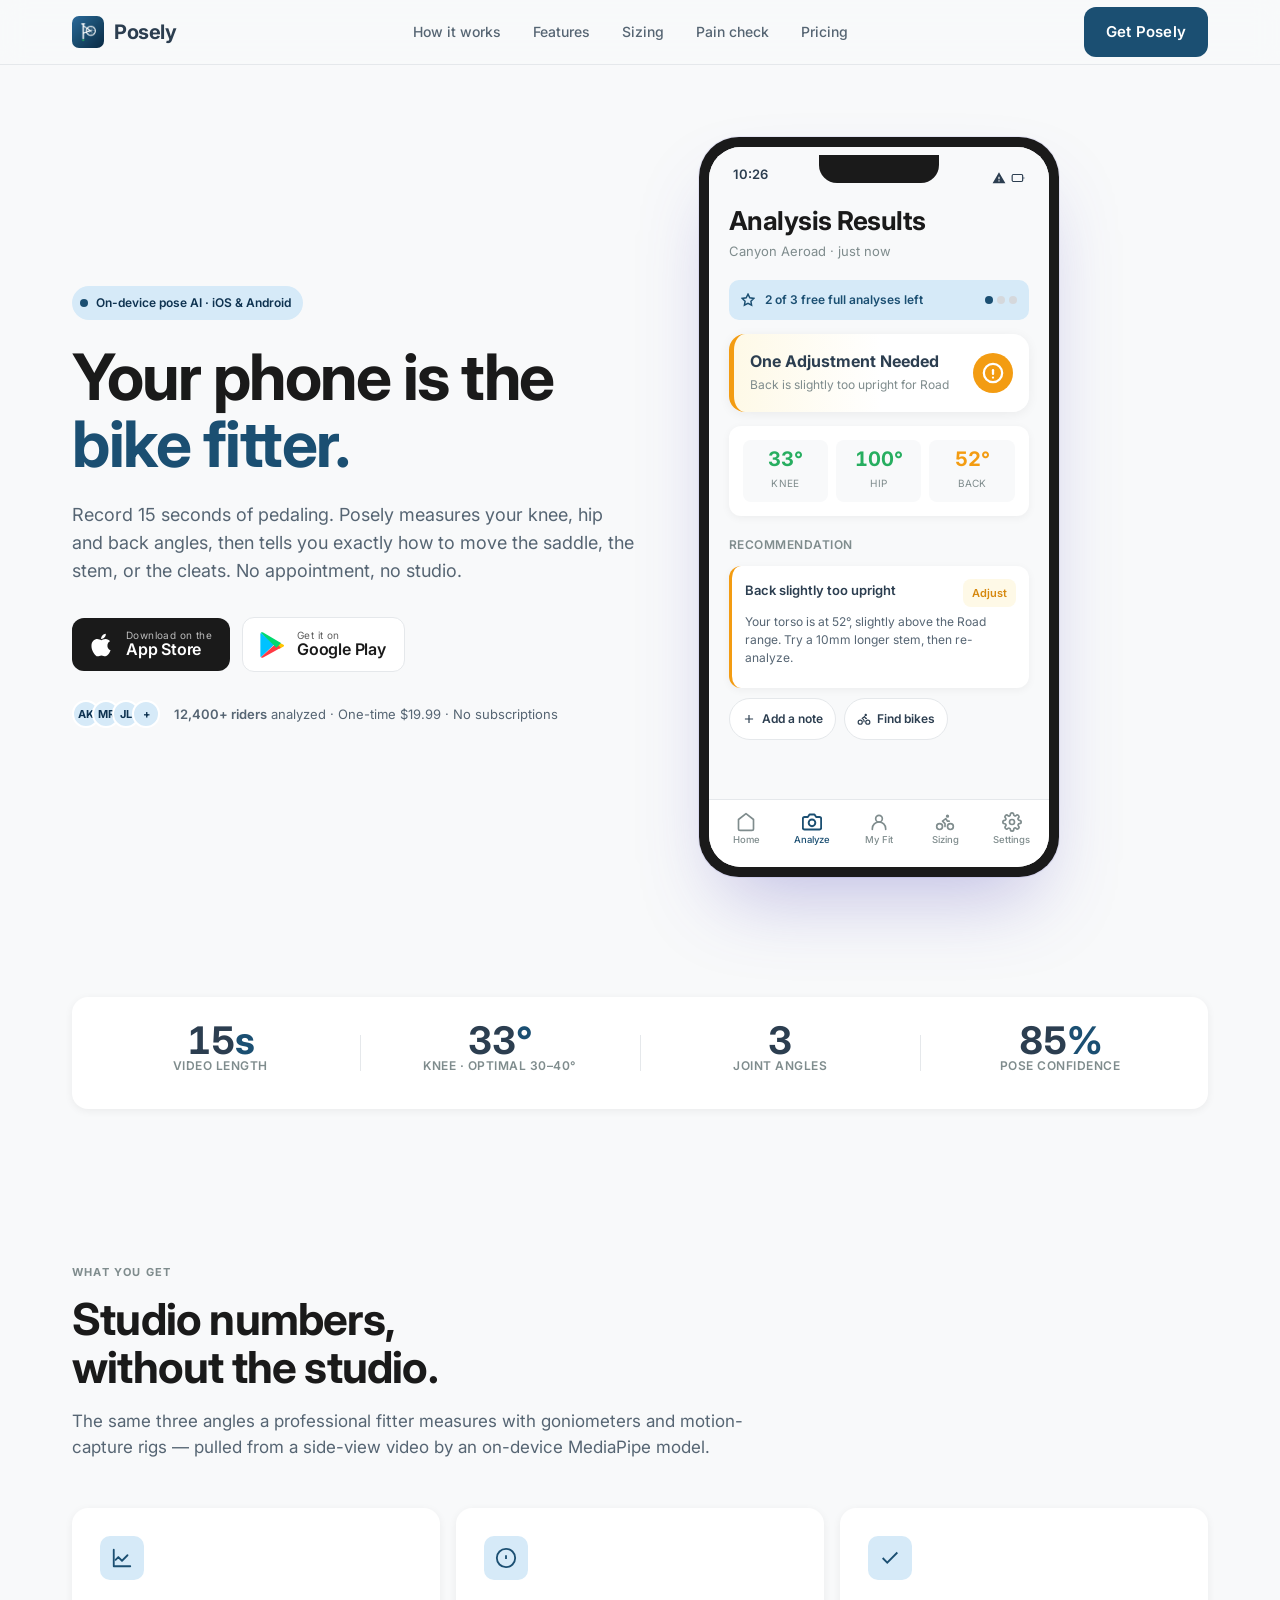
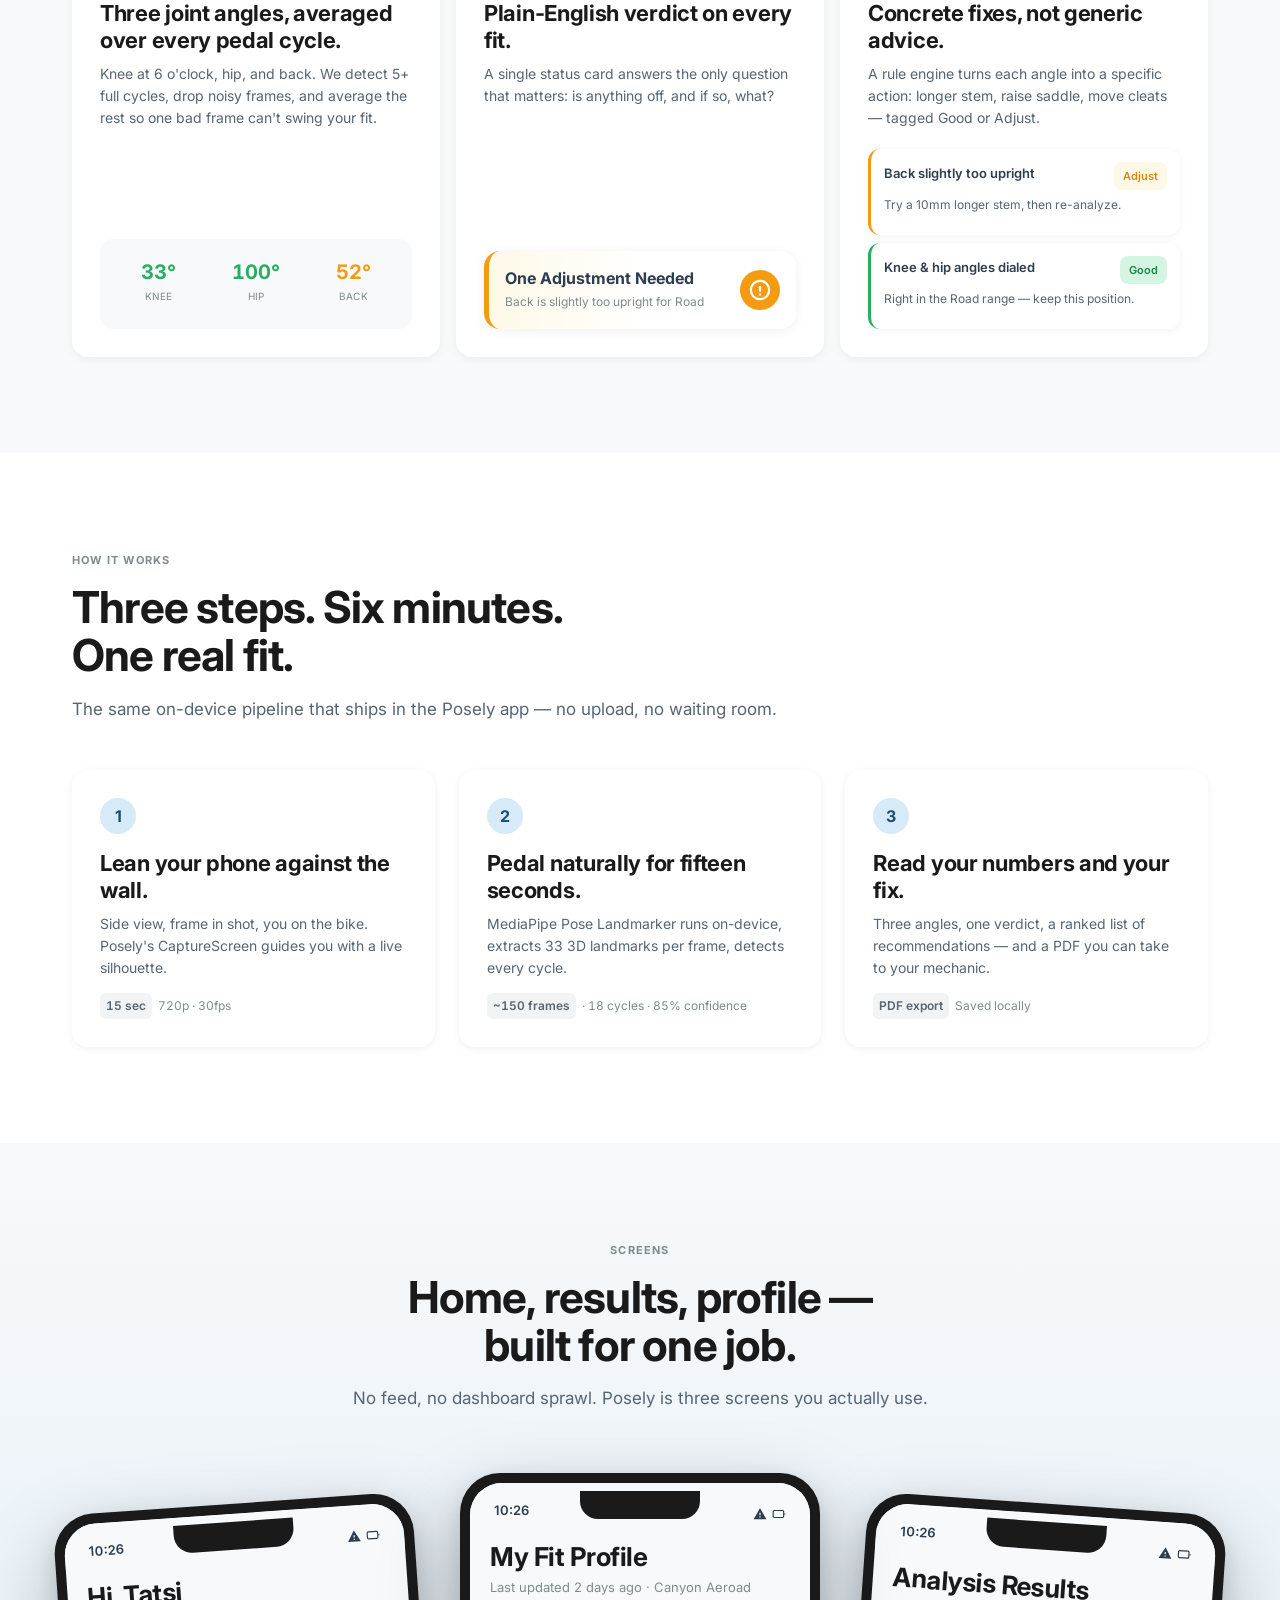
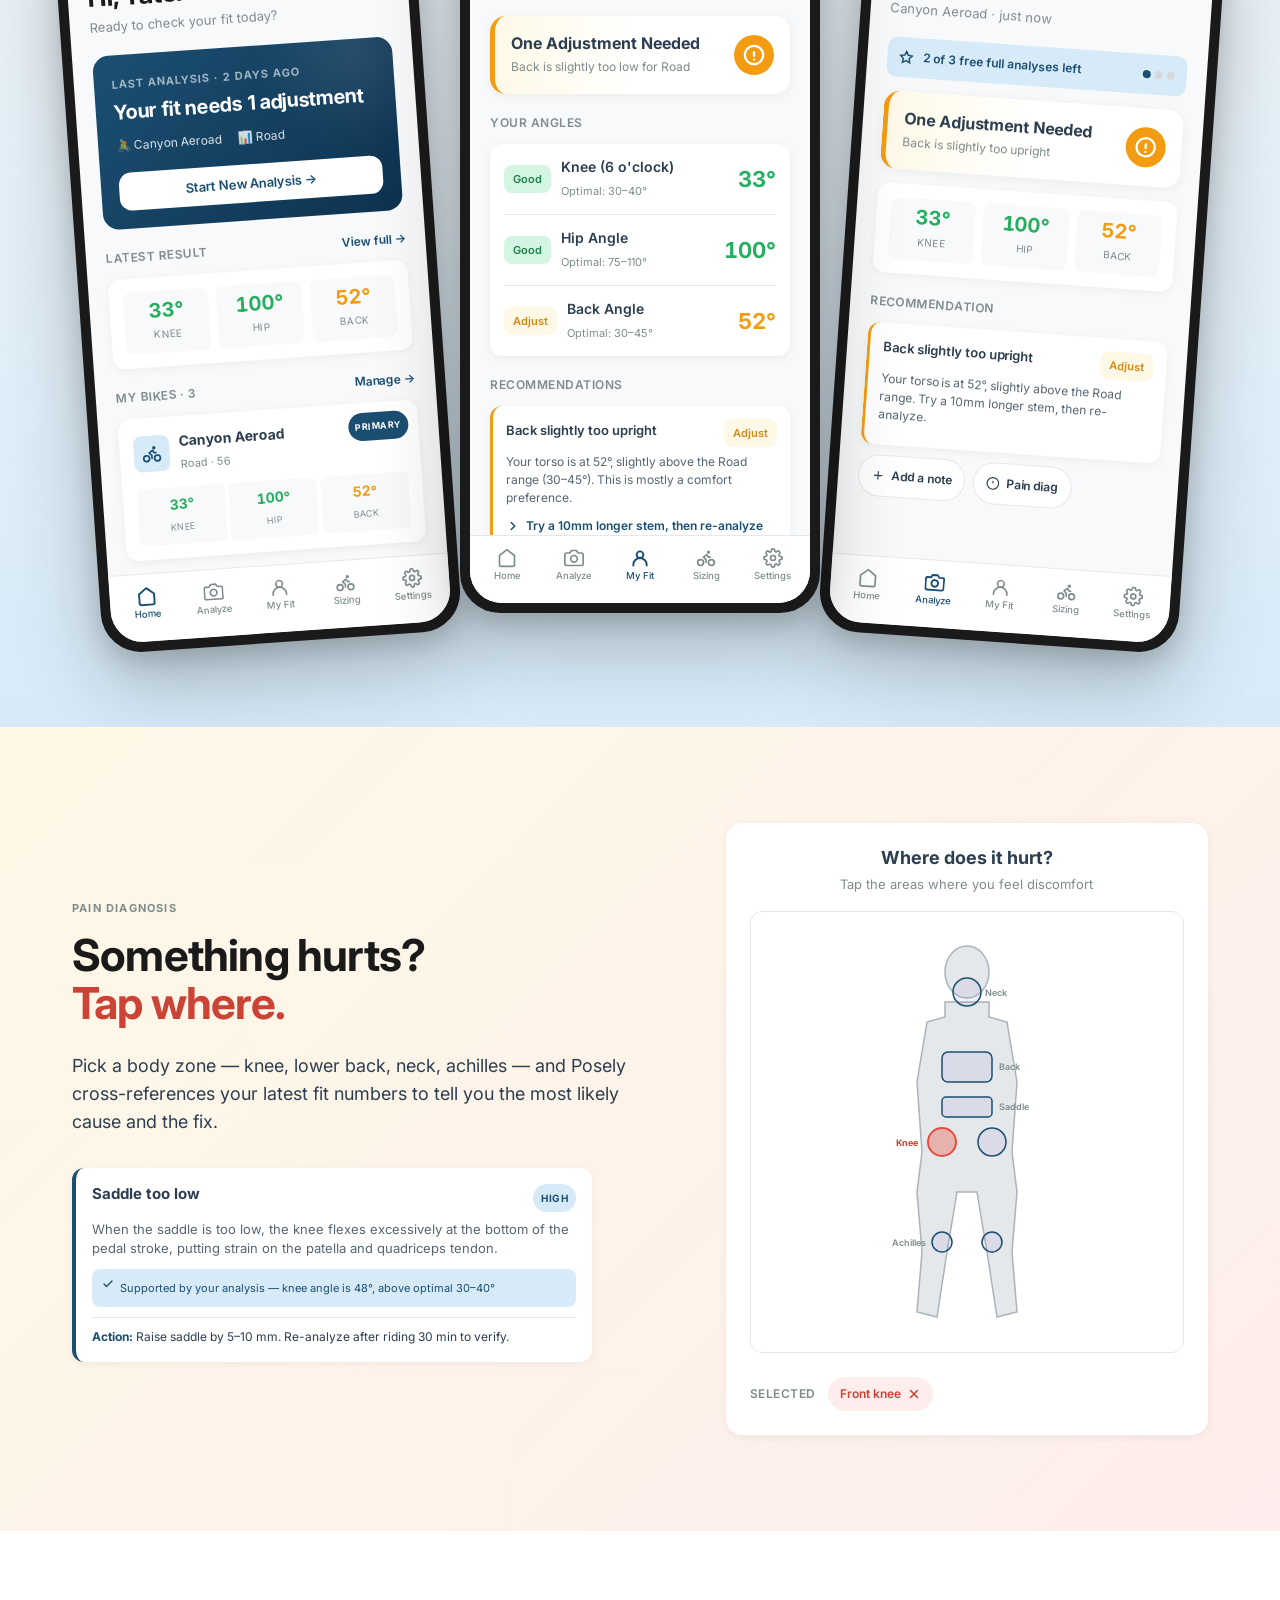
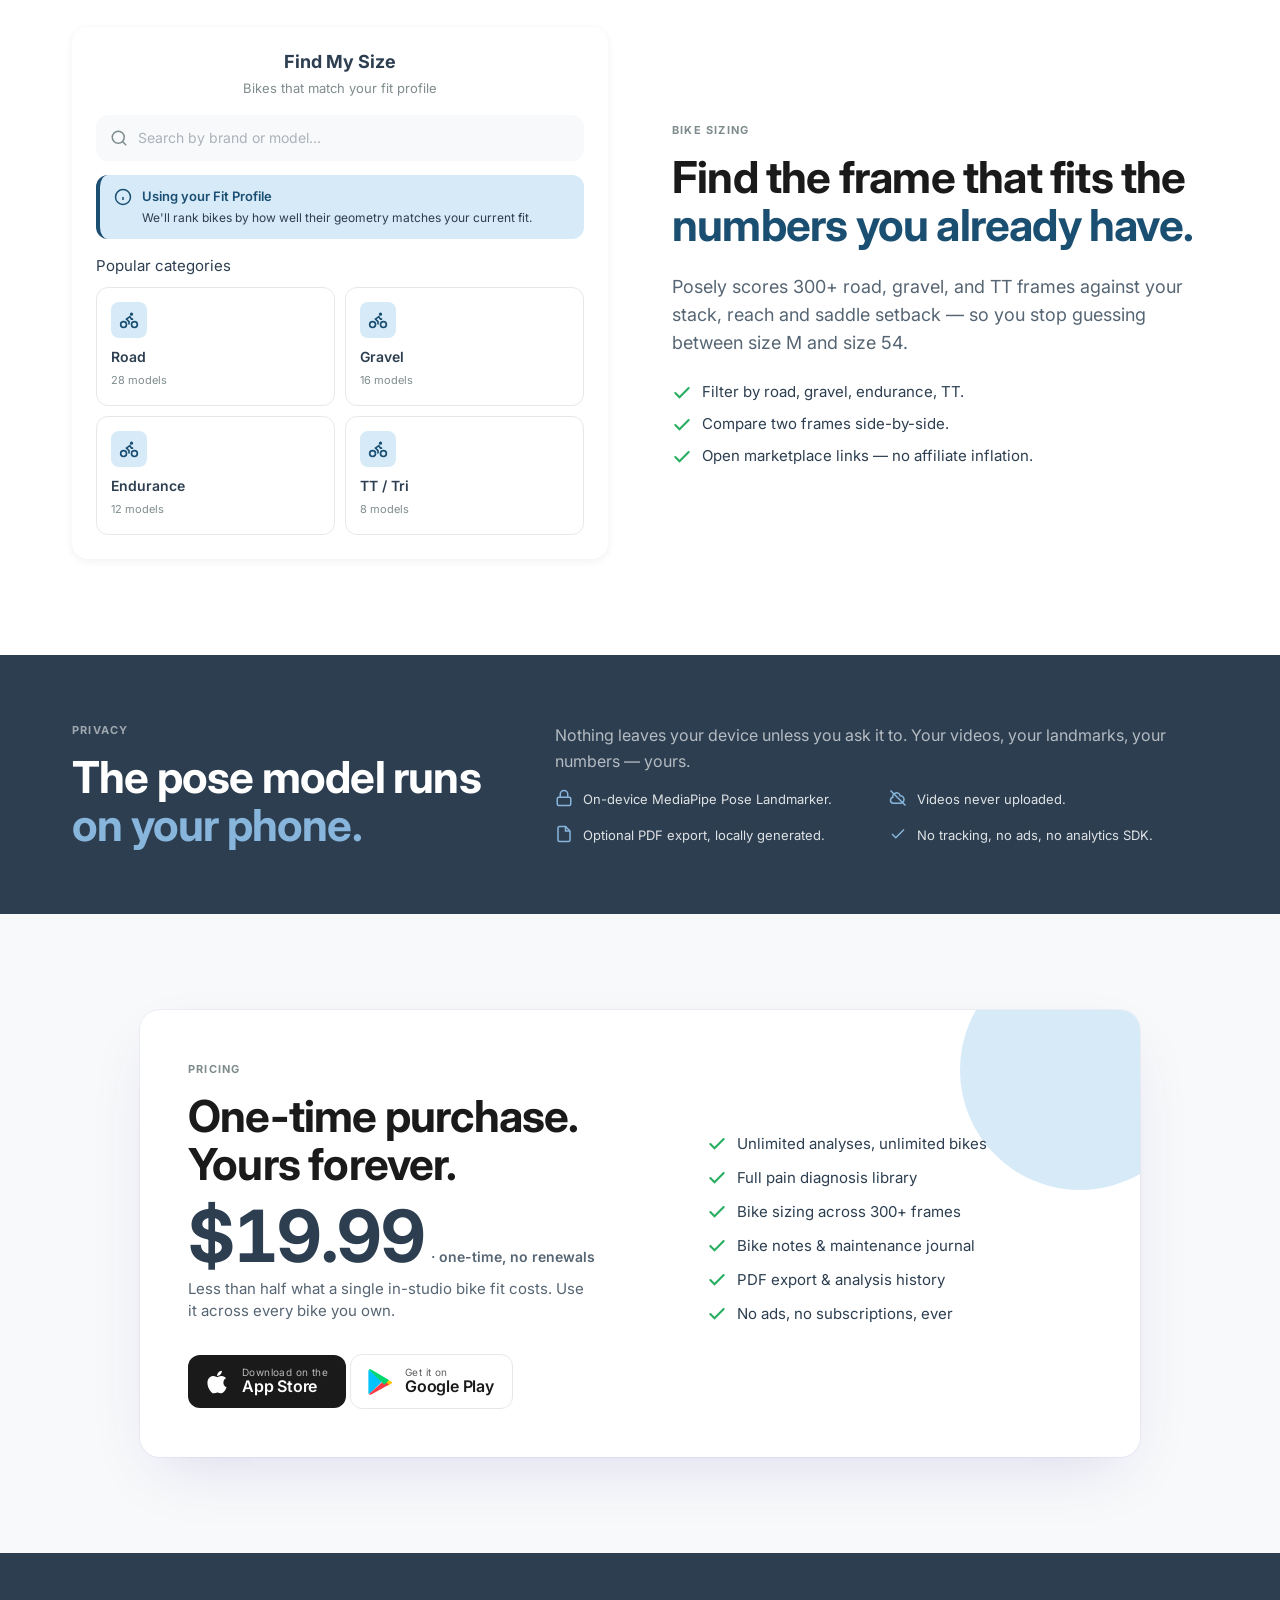
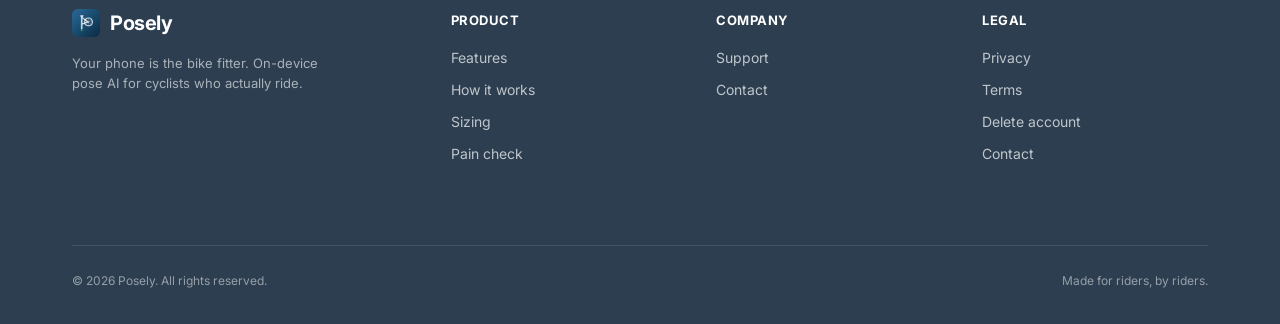
==== commit ed415327: "Update index.html" ====
--- a/index.html
+++ b/index.html
@@ -4,7 +4,7 @@
   <meta charset="utf-8">
   <title>Posely — Your phone is the bike fitter</title>
   <meta name="viewport" content="width=device-width,initial-scale=1">
-  <link rel="icon" type="image/png" href="assets/posely-icon.png">
+  <link rel="icon" type="image/png" href="posely-icon.png">
   <link rel="preconnect" href="https://fonts.googleapis.com">
   <link rel="preconnect" href="https://fonts.gstatic.com" crossorigin>
   <link rel="stylesheet" href="https://fonts.googleapis.com/css2?family=Inter:wght@400;500;600;700;800&display=swap">
@@ -31,7 +31,7 @@
 <nav class="nav">
   <div class="wrap nav-inner">
     <a class="brand" href="#top">
-      <img class="mark" src="assets/posely-icon.png" alt="Posely">
+      <img class="mark" src="posely-icon.png" alt="Posely">
       <span class="name">Posely</span>
     </a>
     <div class="nav-links">
@@ -830,7 +830,7 @@
   <div class="wrap">
     <div class="brand-col">
       <a class="brand" href="#top" style="margin-bottom:16px">
-        <img class="mark" src="assets/posely-icon.png" alt="" style="width:28px; height:28px; border-radius:6px;">
+        <img class="mark" src="posely-icon.png" alt="" style="width:28px; height:28px; border-radius:6px;">
         <span class="name" style="color:white">Posely</span>
       </a>
       <p style="font-size:13px; line-height:20px; max-width: 32ch; color: rgba(255,255,255,0.6);">
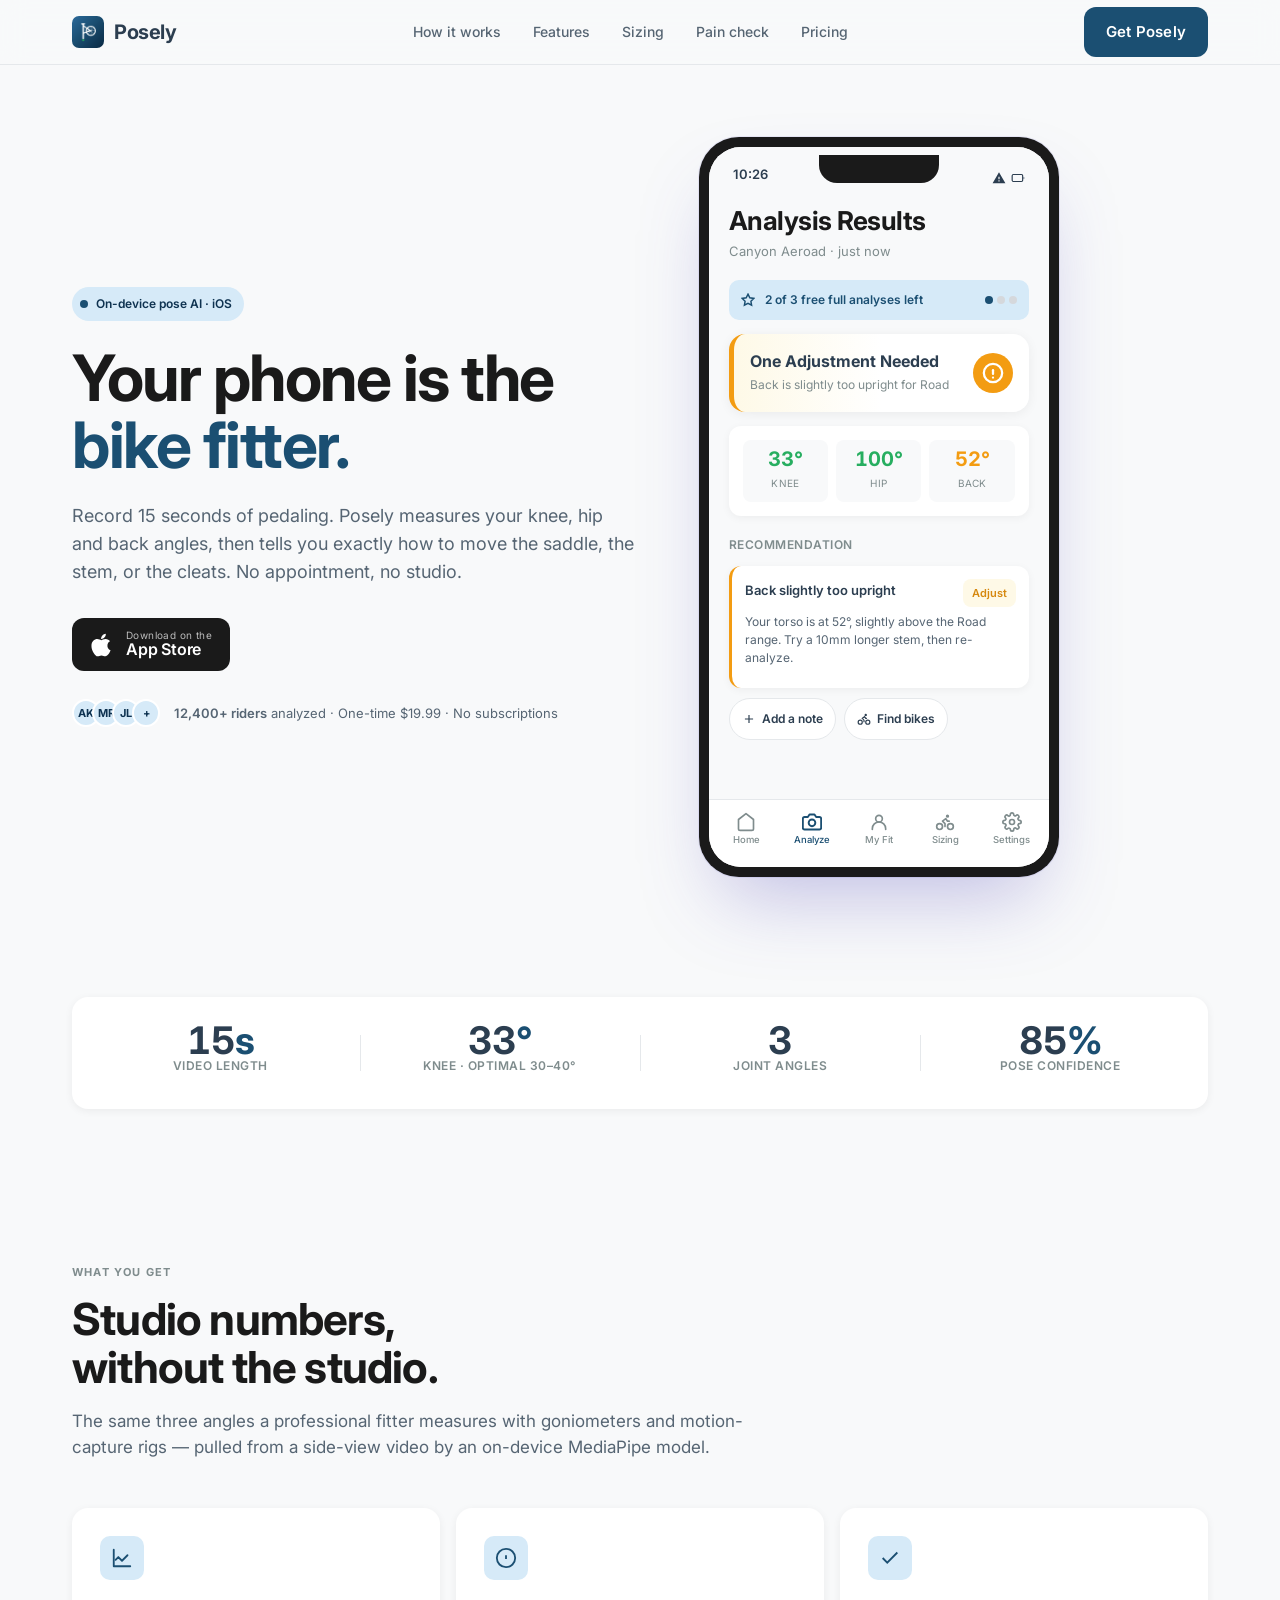
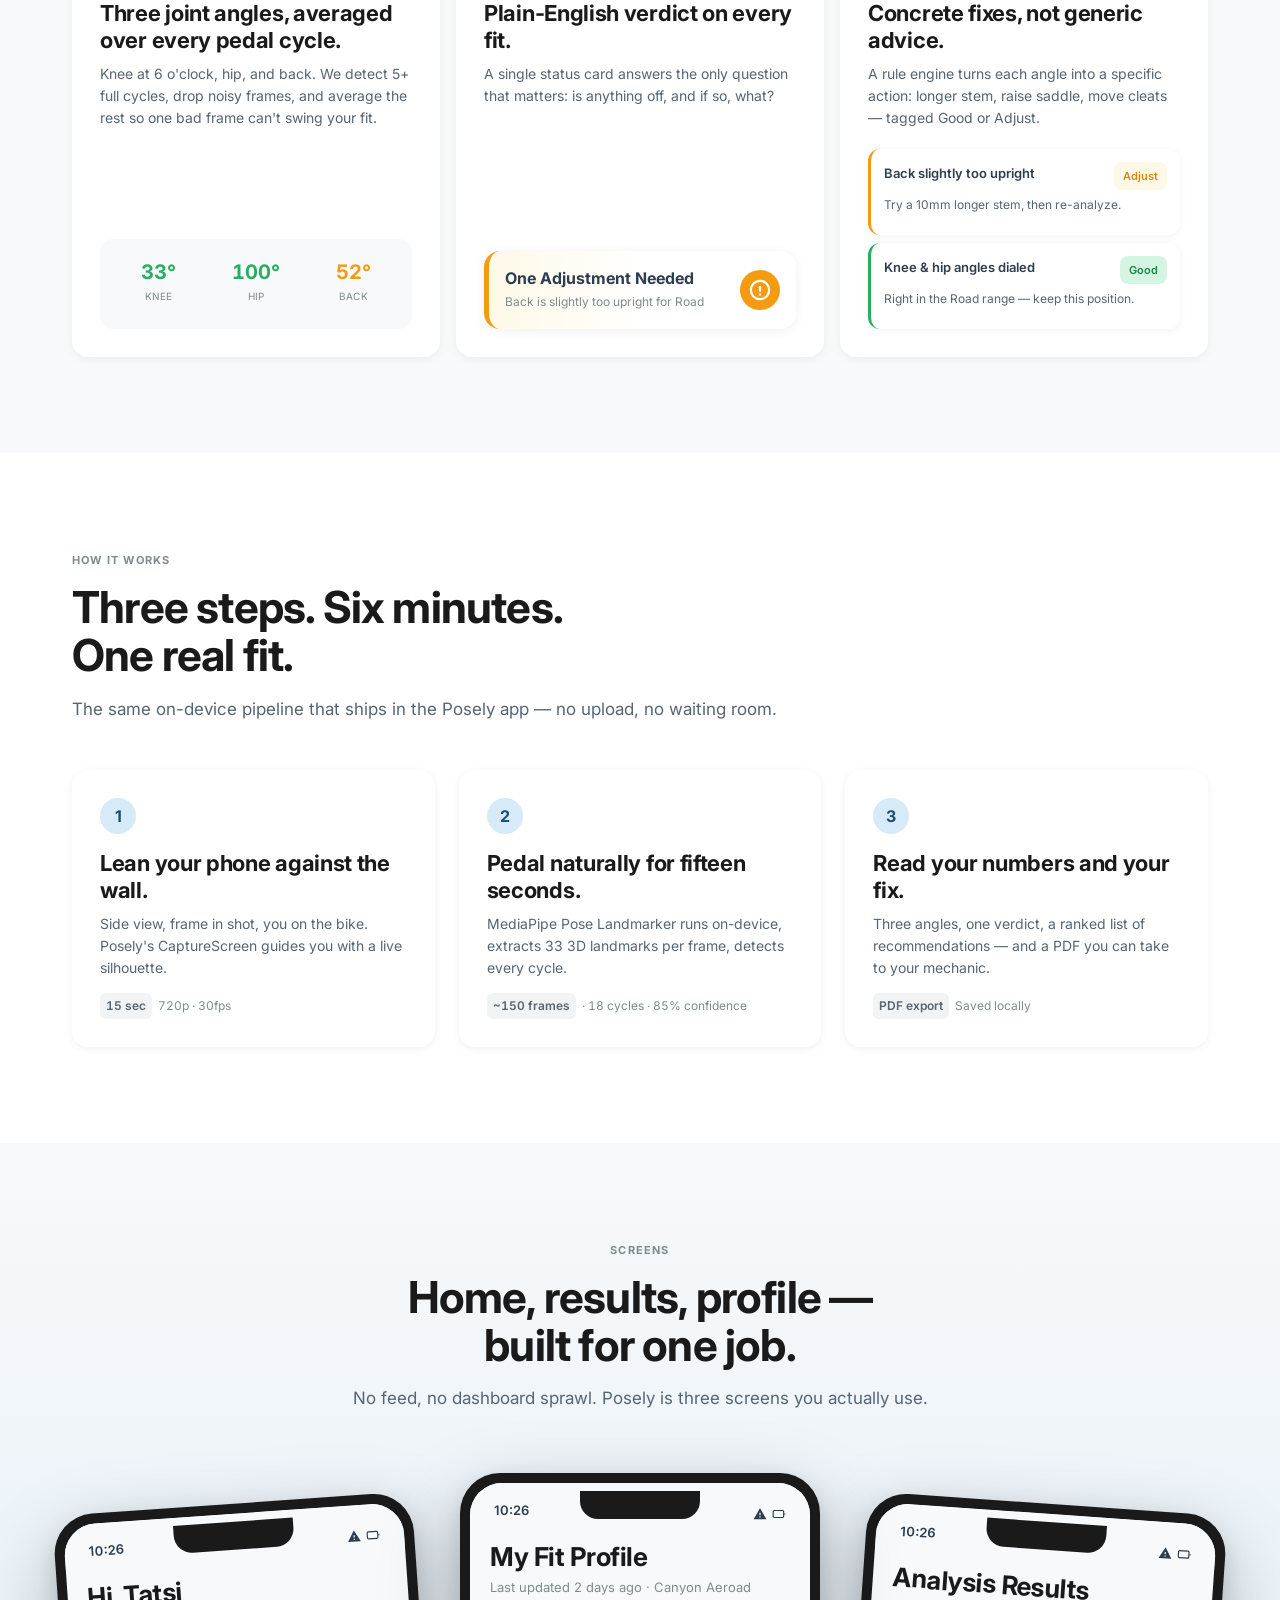
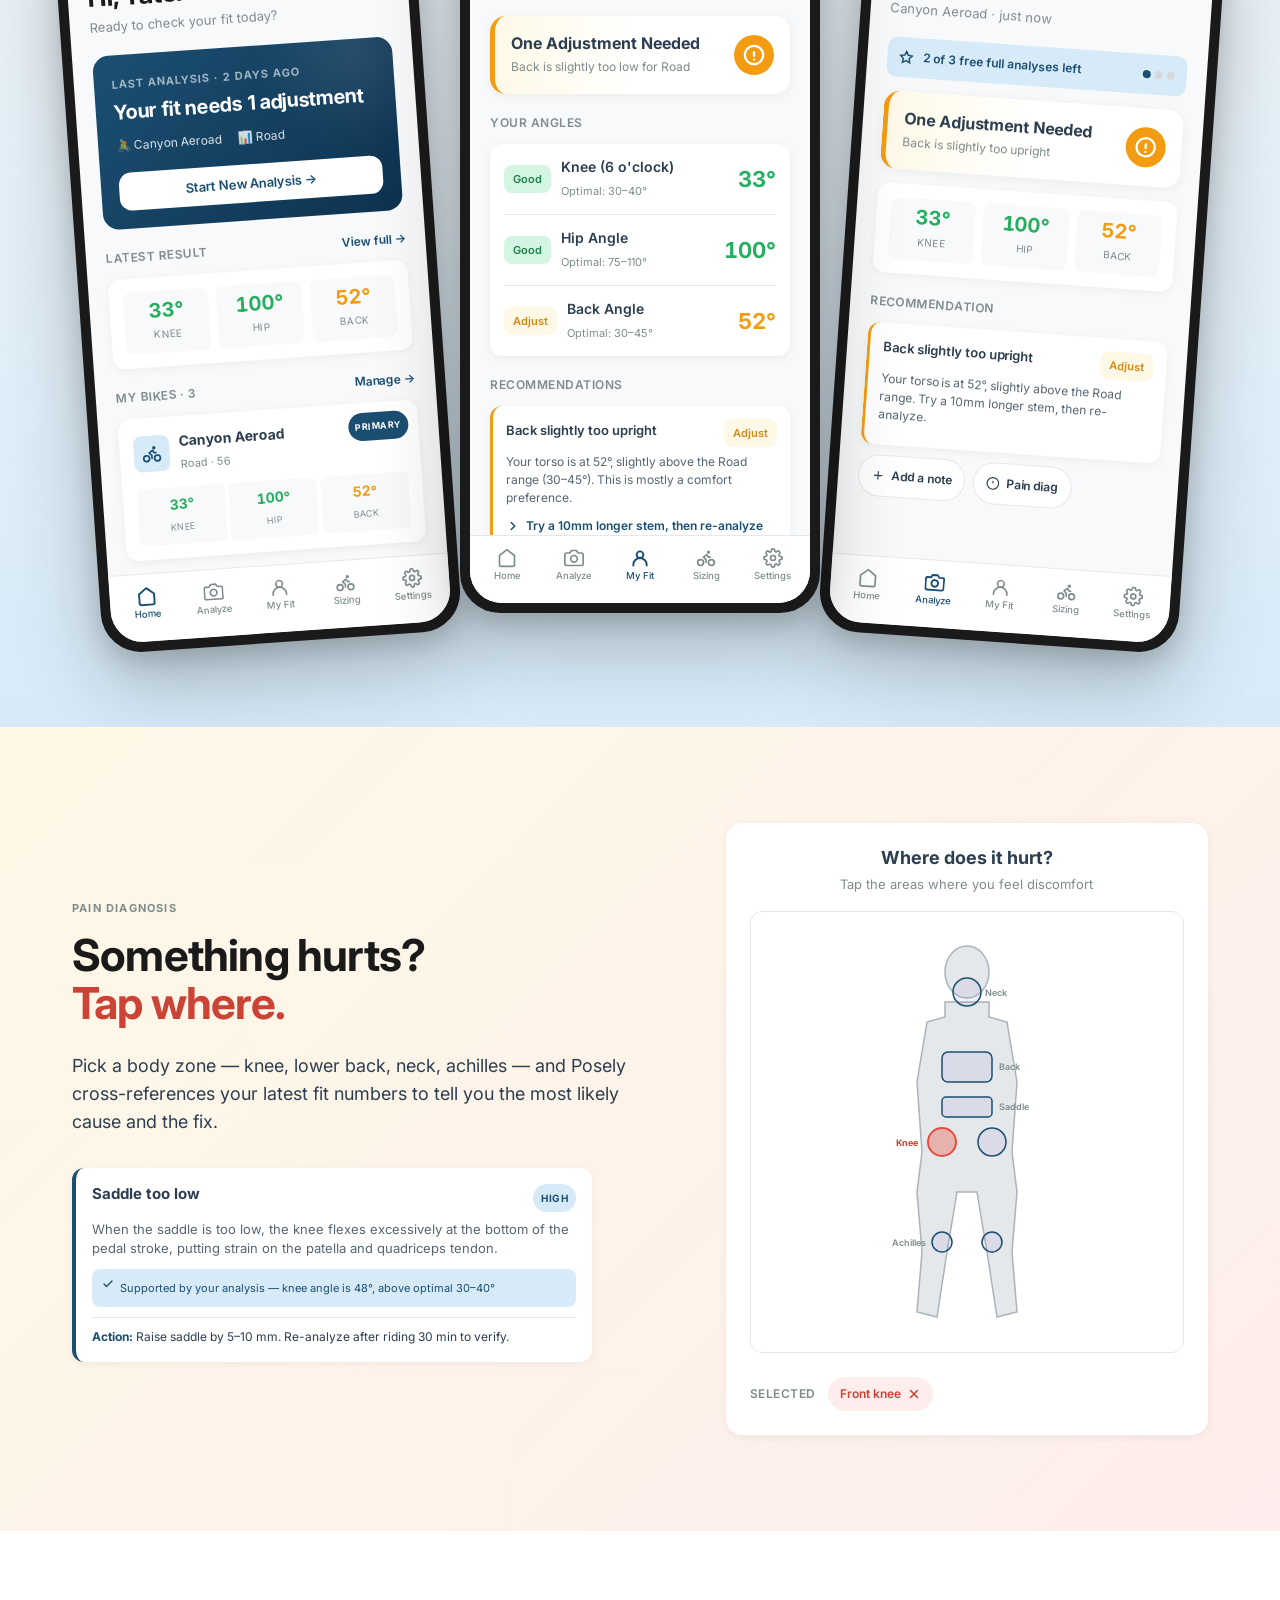
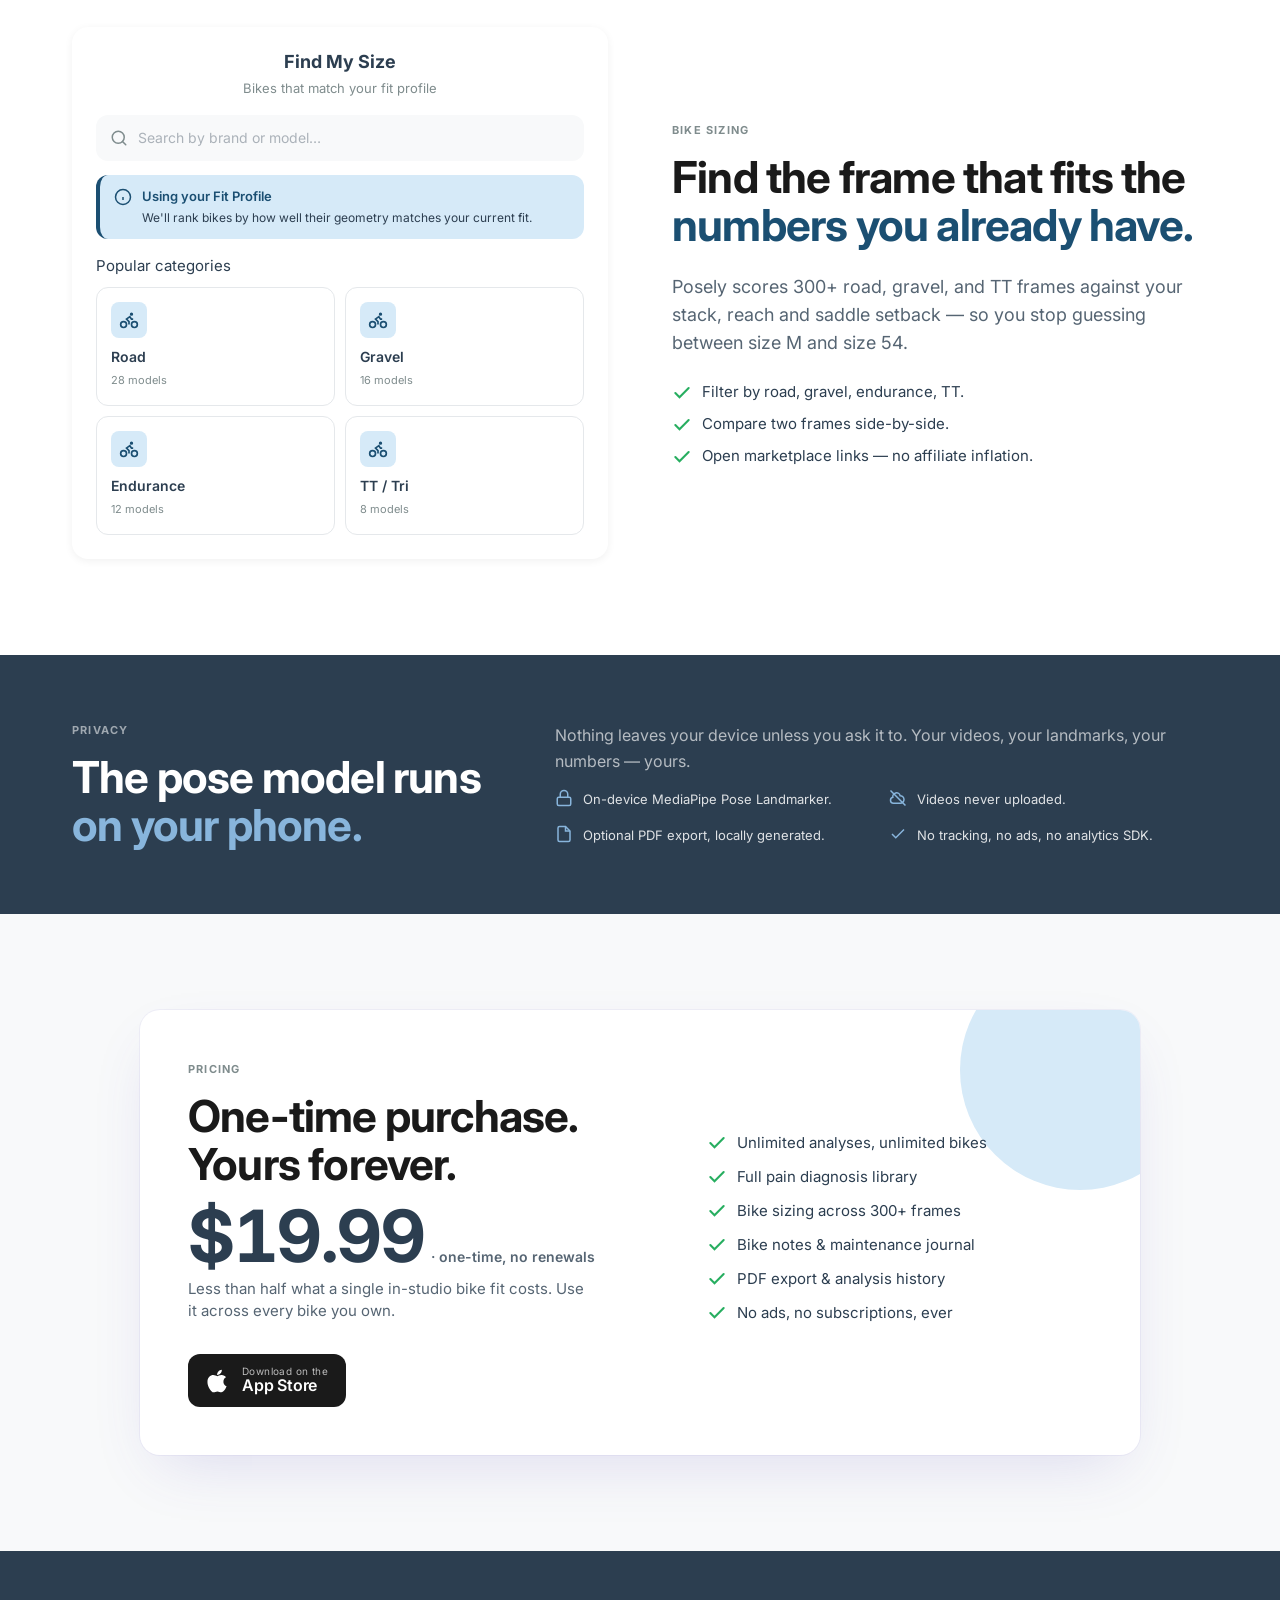
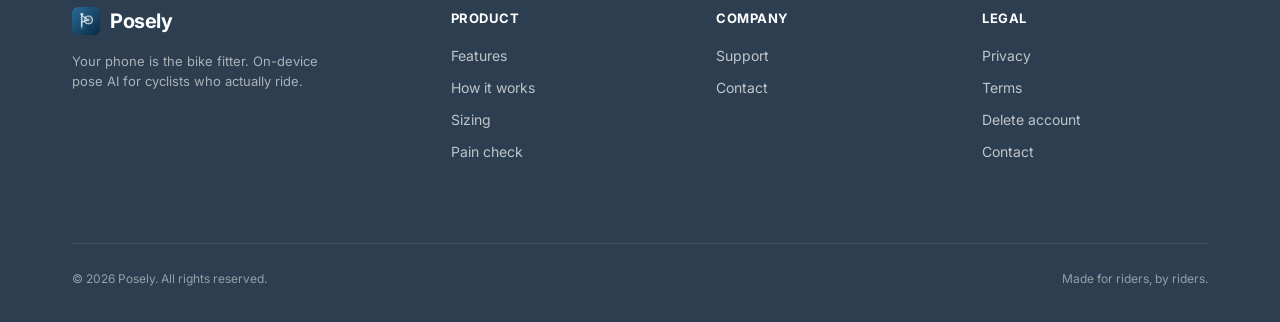
==== commit 5ecbc80f: "Update index.html" ====
--- a/index.html
+++ b/index.html
@@ -52,7 +52,7 @@
   <div class="wrap hero-grid">
 
     <div class="hero-copy">
-      <span class="hero-eyebrow"><span class="dot"></span>On-device pose AI · iOS &amp; Android</span>
+      <span class="hero-eyebrow"><span class="dot"></span>On-device pose AI · iOS</span>
       <h1 data-comment-anchor="hero-h1">
         Your phone is the<br>
         <span class="underline accent">bike fitter.</span>
@@ -71,18 +71,6 @@
           <div class="lines">
             <span class="top">Download on the</span>
             <span class="bot">App Store</span>
-          </div>
-        </a>
-        <a class="store-btn light" href="#" aria-label="Get it on Google Play">
-          <svg class="icon" viewBox="0 0 512 512">
-            <path fill="#00C2FF" d="M37 12.9C30.8 19.4 27 29.4 27 42.5v427c0 13.1 3.8 23.1 10 29.6L301 246.5 37 12.9z"/>
-            <path fill="#FFC500" d="m398 332.5 84-46.7c16-9 16-23.6 0-32.6l-84-46.7L307 251l91 81.5z"/>
-            <path fill="#FF3A44" d="M37 499.1c10.1 10.5 26.6 11.8 45.2 1.6l346.8-191.2-87-87L37 499.1z"/>
-            <path fill="#00D86F" d="M37 12.9 342 308.5l91-91L82.2 11.3C73.8 6.6 65.9 4 58.9 4c-8.7 0-16.2 3.1-21.9 8.9z"/>
-          </svg>
-          <div class="lines">
-            <span class="top">Get it on</span>
-            <span class="bot">Google Play</span>
           </div>
         </a>
       </div>
@@ -794,18 +782,6 @@
                 <span class="bot">App Store</span>
               </div>
             </a>
-            <a class="store-btn light" href="#">
-              <svg class="icon" viewBox="0 0 512 512">
-                <path fill="#00C2FF" d="M37 12.9C30.8 19.4 27 29.4 27 42.5v427c0 13.1 3.8 23.1 10 29.6L301 246.5 37 12.9z"/>
-                <path fill="#FFC500" d="m398 332.5 84-46.7c16-9 16-23.6 0-32.6l-84-46.7L307 251l91 81.5z"/>
-                <path fill="#FF3A44" d="M37 499.1c10.1 10.5 26.6 11.8 45.2 1.6l346.8-191.2-87-87L37 499.1z"/>
-                <path fill="#00D86F" d="M37 12.9 342 308.5l91-91L82.2 11.3C73.8 6.6 65.9 4 58.9 4c-8.7 0-16.2 3.1-21.9 8.9z"/>
-              </svg>
-              <div class="lines">
-                <span class="top">Get it on</span>
-                <span class="bot">Google Play</span>
-              </div>
-            </a>
           </div>
         </div>
         <div>
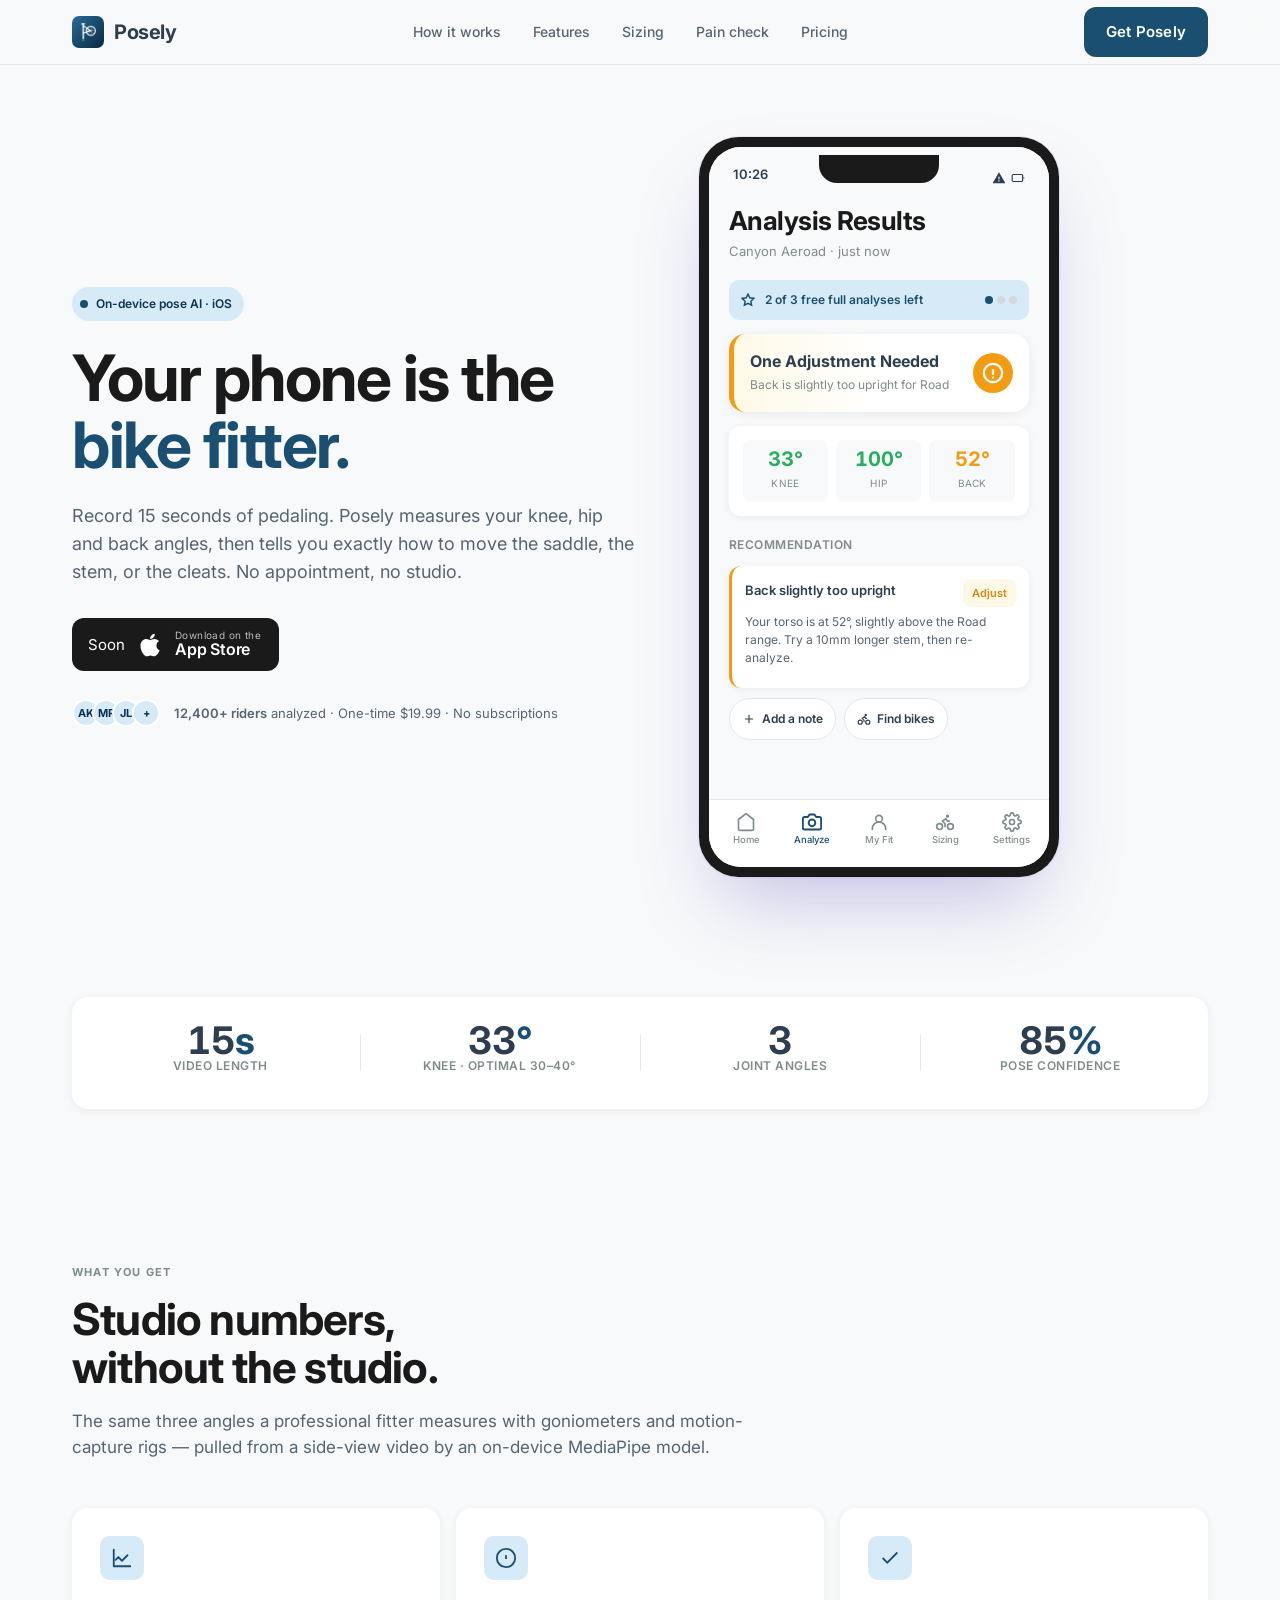
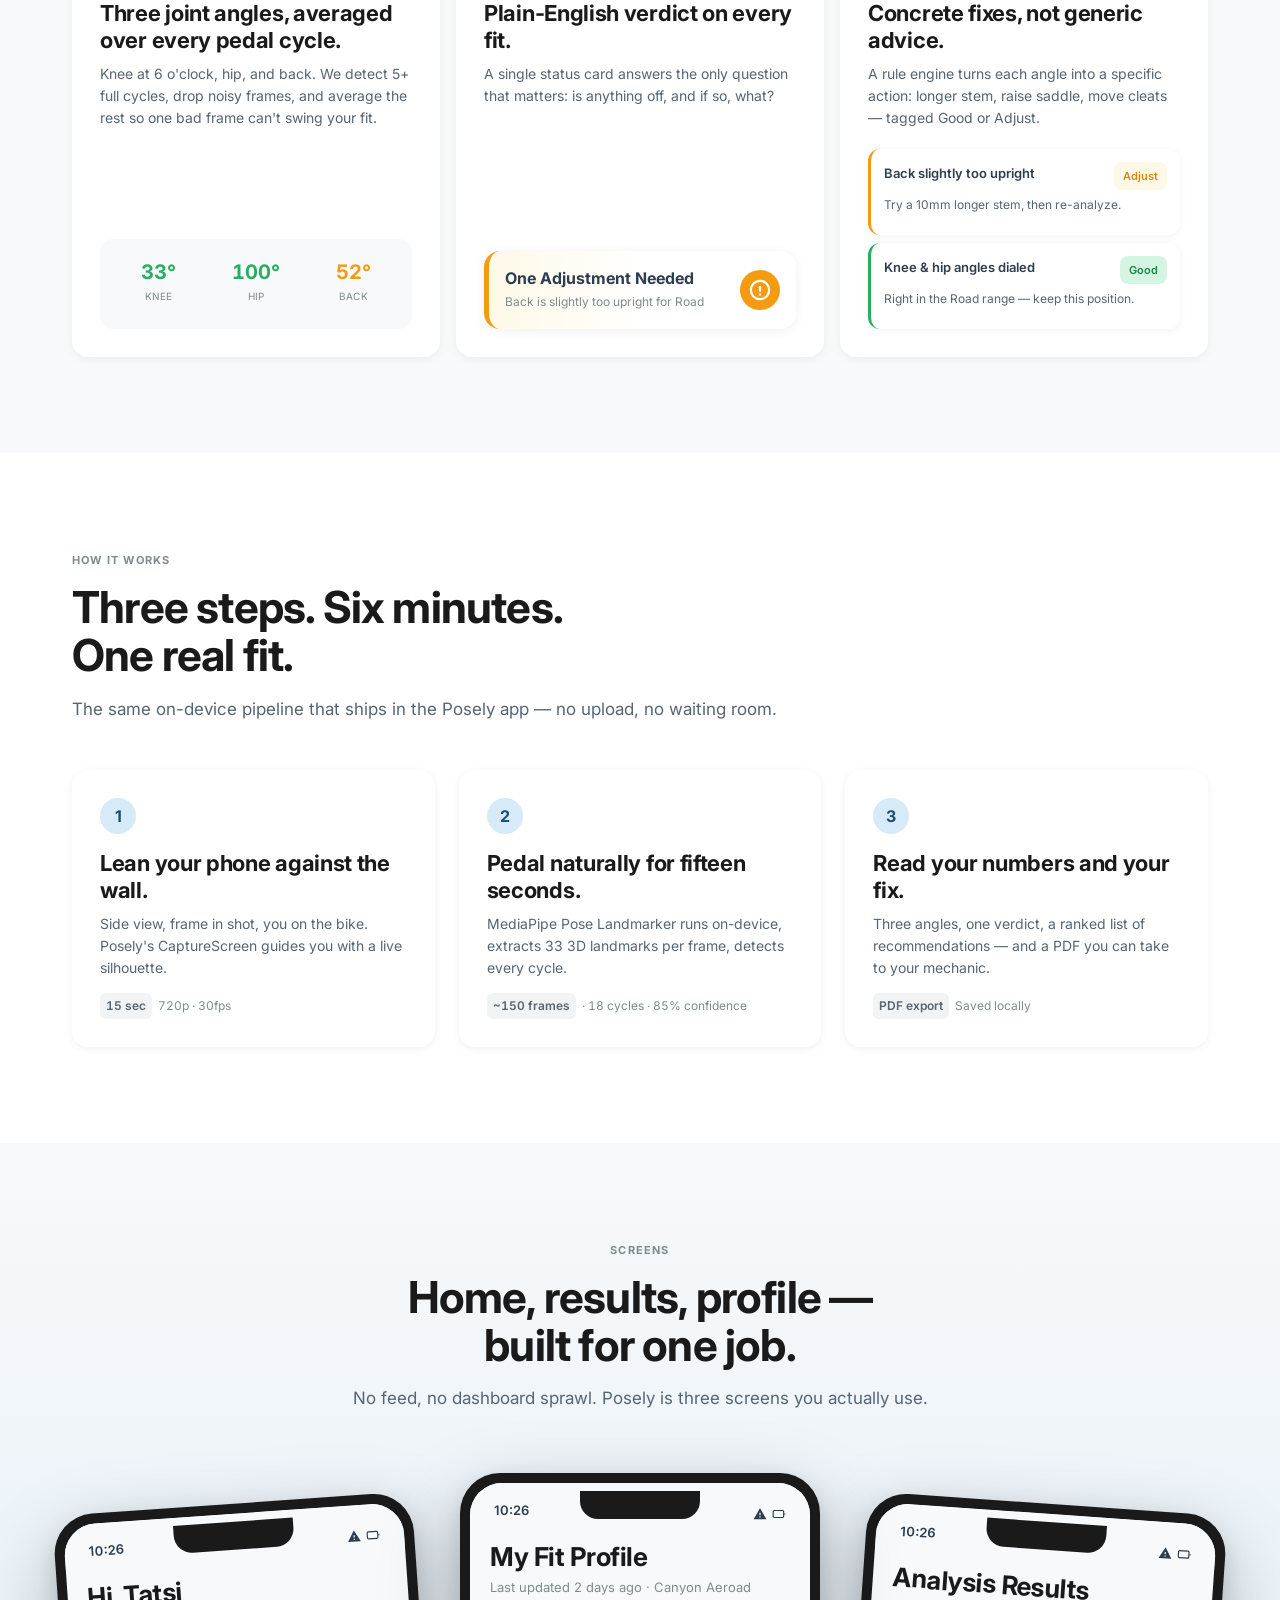
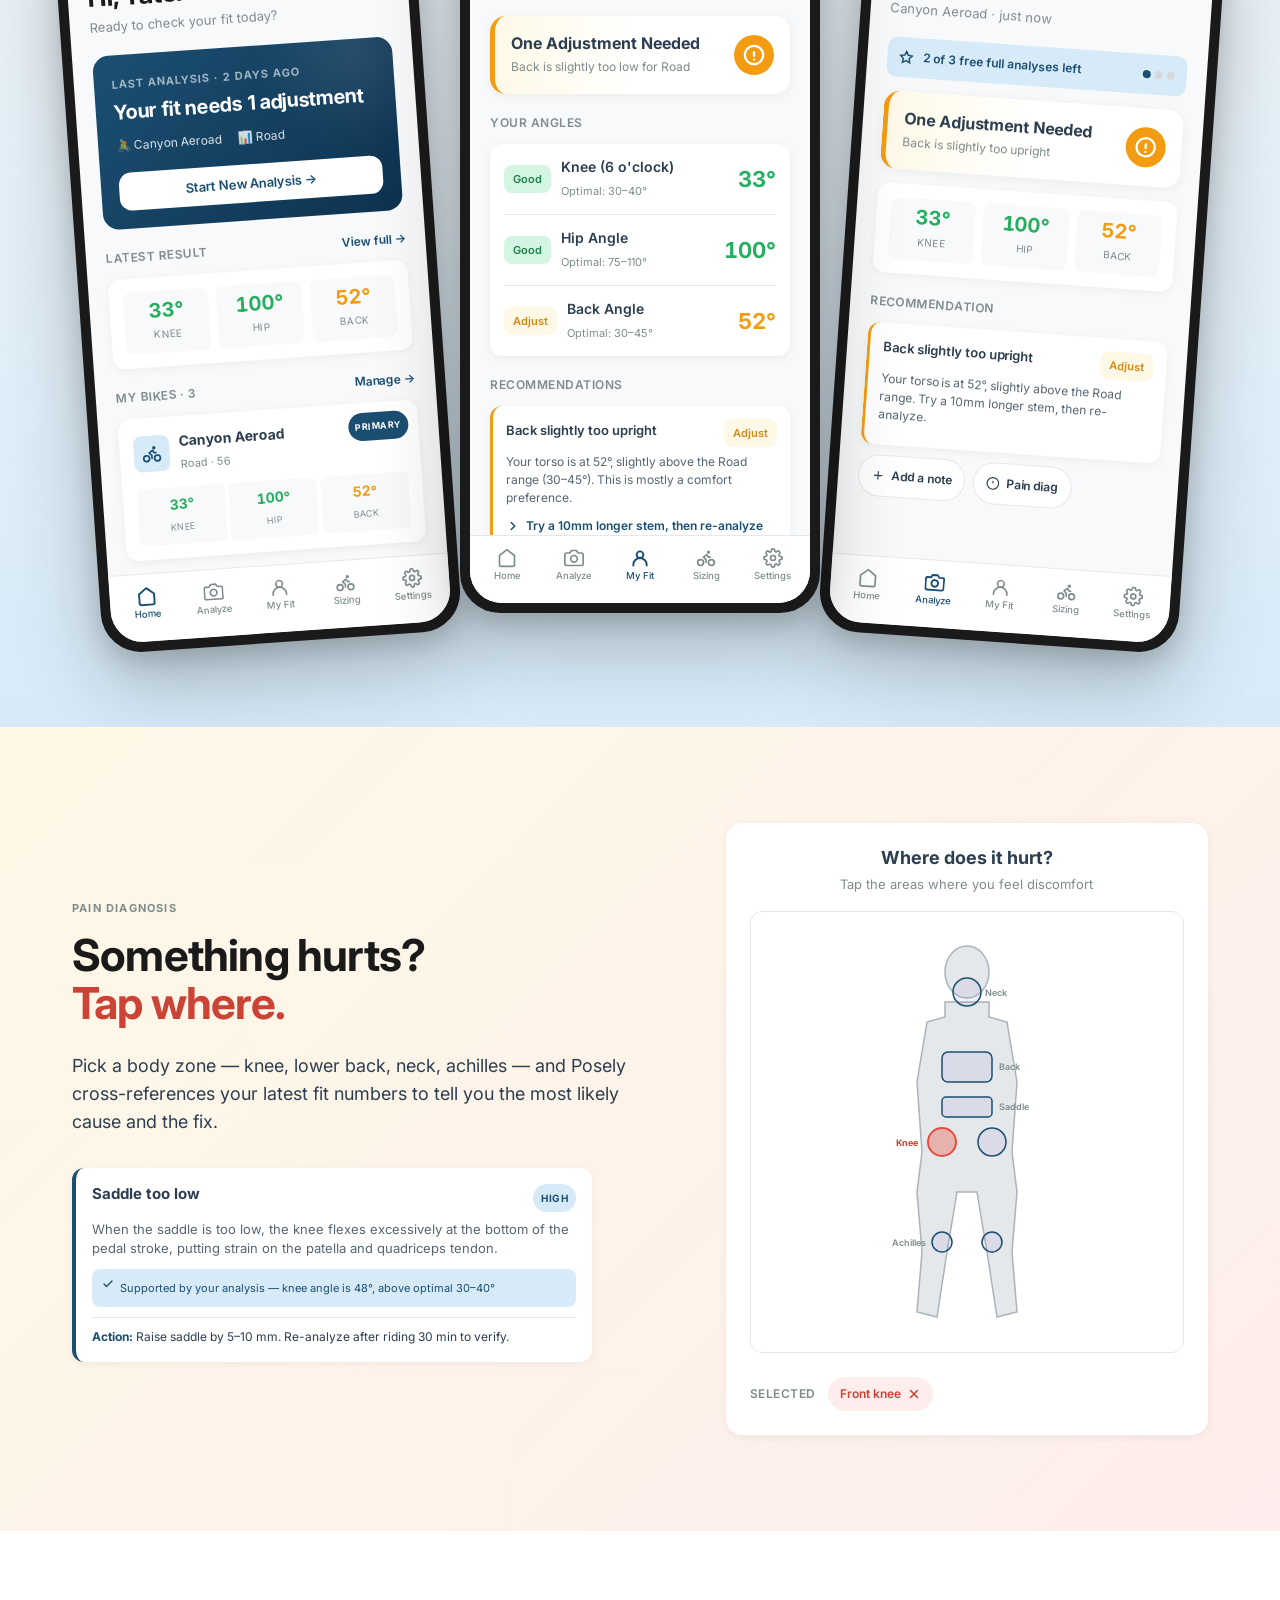
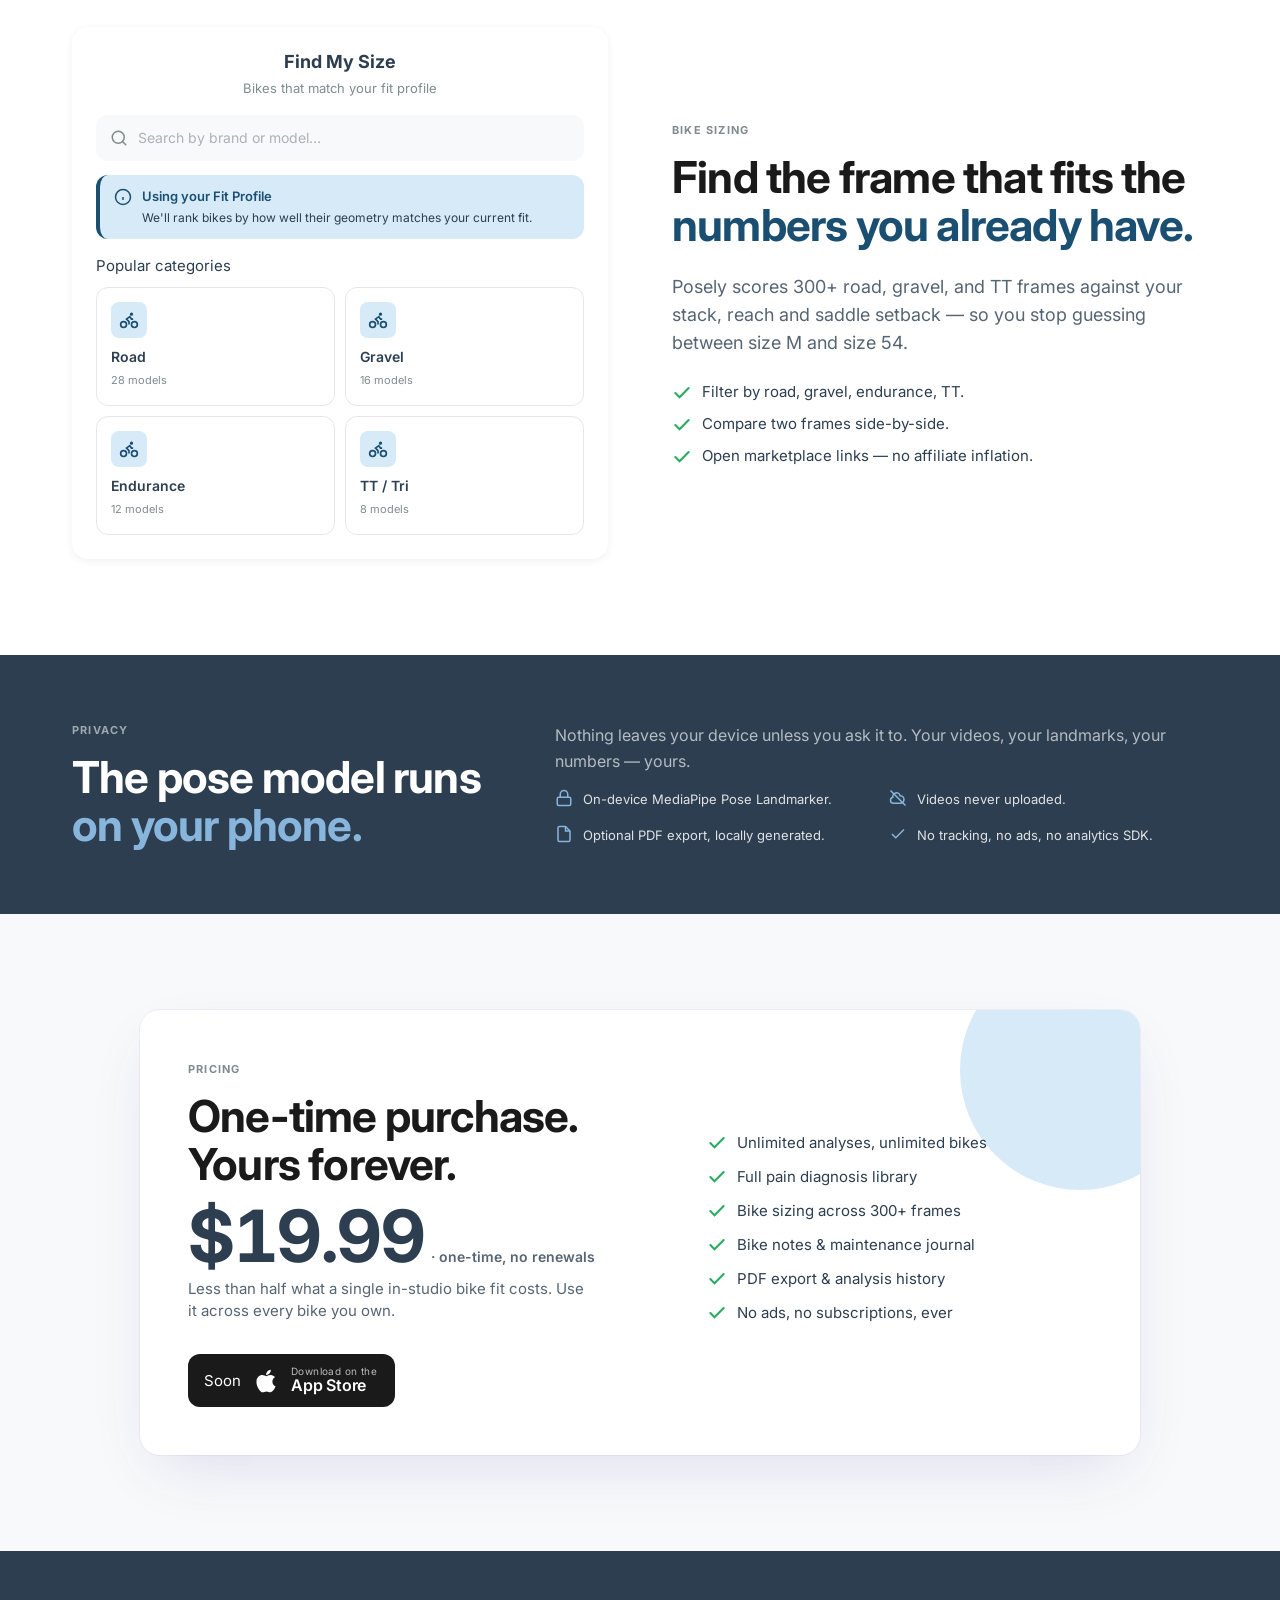
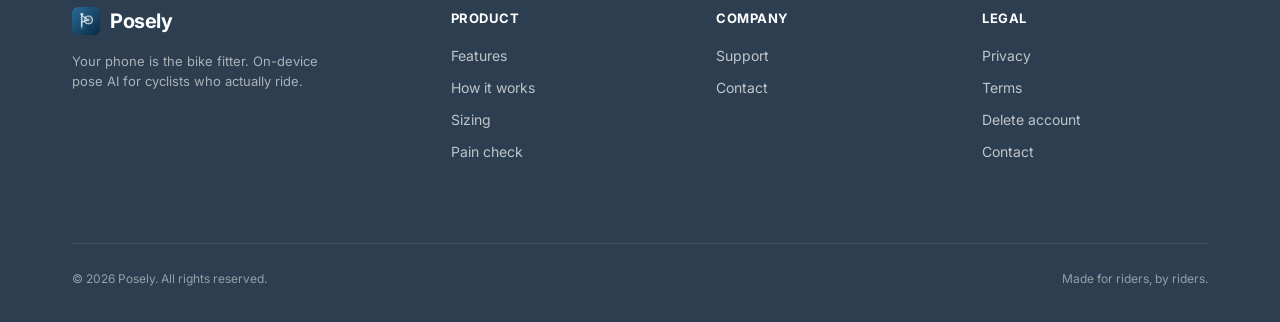
==== commit 8d89dcad: "Update index.html" ====
--- a/index.html
+++ b/index.html
@@ -64,7 +64,8 @@
       </p>
 
       <div class="cta-row">
-        <a class="store-btn" href="#" aria-label="Download on the App Store">
+        <span class="store-btn coming-soon" role="button" aria-disabled="true" aria-label="Download on the App Store — coming soon">
+          <span class="soon">Soon</span>
           <svg class="icon" viewBox="0 0 384 512" fill="currentColor">
             <path d="M318.7 268.7c-.2-36.7 16.4-64.4 50-84.8-18.8-26.9-47.2-41.7-84.7-44.6-35.5-2.8-74.3 20.7-88.5 20.7-15 0-49.4-19.7-76.4-19.7C63.3 141.2 4 184.8 4 273.5q0 39.3 14.4 81.2c12.8 36.7 59 126.7 107.2 125.2 25.2-.6 43-17.9 75.8-17.9 31.8 0 48.3 17.9 76.4 17.9 48.6-.7 90.4-82.5 102.6-119.3-65.2-30.7-61.7-90-61.7-91.9zm-56-164.2c27-32 24.5-61.2 23.7-71.7-23.8 1.4-51.4 16.2-67.1 34.4-17.3 19.5-27.5 43.6-25.3 70.9 25.8 2 49.4-11.3 68.7-33.6z"/>
           </svg>
@@ -72,7 +73,7 @@
             <span class="top">Download on the</span>
             <span class="bot">App Store</span>
           </div>
-        </a>
+        </span>
       </div>
 
       <div class="hero-proof">
@@ -775,13 +776,14 @@
             Less than half what a single in-studio bike fit costs. Use it across every bike you own.
           </p>
           <div class="cta-row" style="margin-top:32px">
-            <a class="store-btn" href="#">
+            <span class="store-btn coming-soon" role="button" aria-disabled="true" aria-label="Download on the App Store — coming soon">
+              <span class="soon">Soon</span>
               <svg class="icon" viewBox="0 0 384 512" fill="currentColor"><path d="M318.7 268.7c-.2-36.7 16.4-64.4 50-84.8-18.8-26.9-47.2-41.7-84.7-44.6-35.5-2.8-74.3 20.7-88.5 20.7-15 0-49.4-19.7-76.4-19.7C63.3 141.2 4 184.8 4 273.5q0 39.3 14.4 81.2c12.8 36.7 59 126.7 107.2 125.2 25.2-.6 43-17.9 75.8-17.9 31.8 0 48.3 17.9 76.4 17.9 48.6-.7 90.4-82.5 102.6-119.3-65.2-30.7-61.7-90-61.7-91.9zm-56-164.2c27-32 24.5-61.2 23.7-71.7-23.8 1.4-51.4 16.2-67.1 34.4-17.3 19.5-27.5 43.6-25.3 70.9 25.8 2 49.4-11.3 68.7-33.6z"/></svg>
               <div class="lines">
                 <span class="top">Download on the</span>
                 <span class="bot">App Store</span>
               </div>
-            </a>
+            </span>
           </div>
         </div>
         <div>
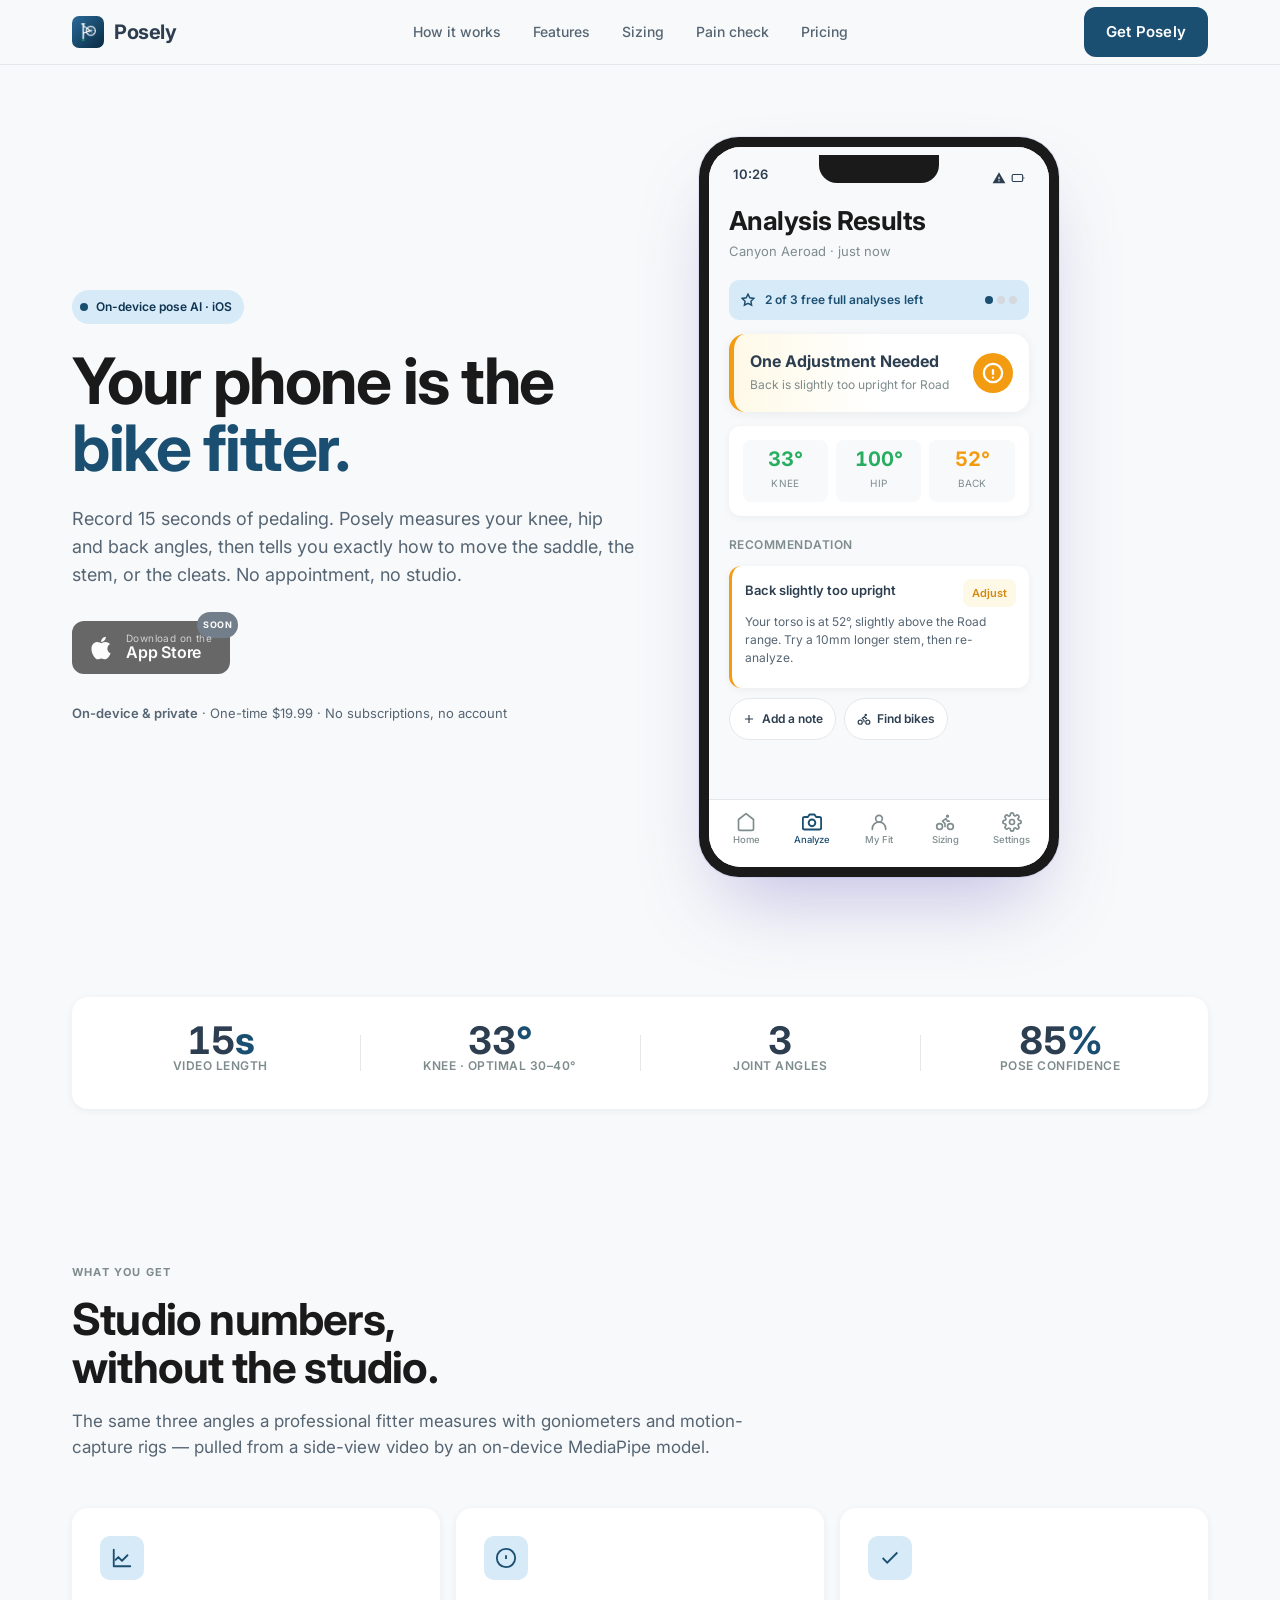
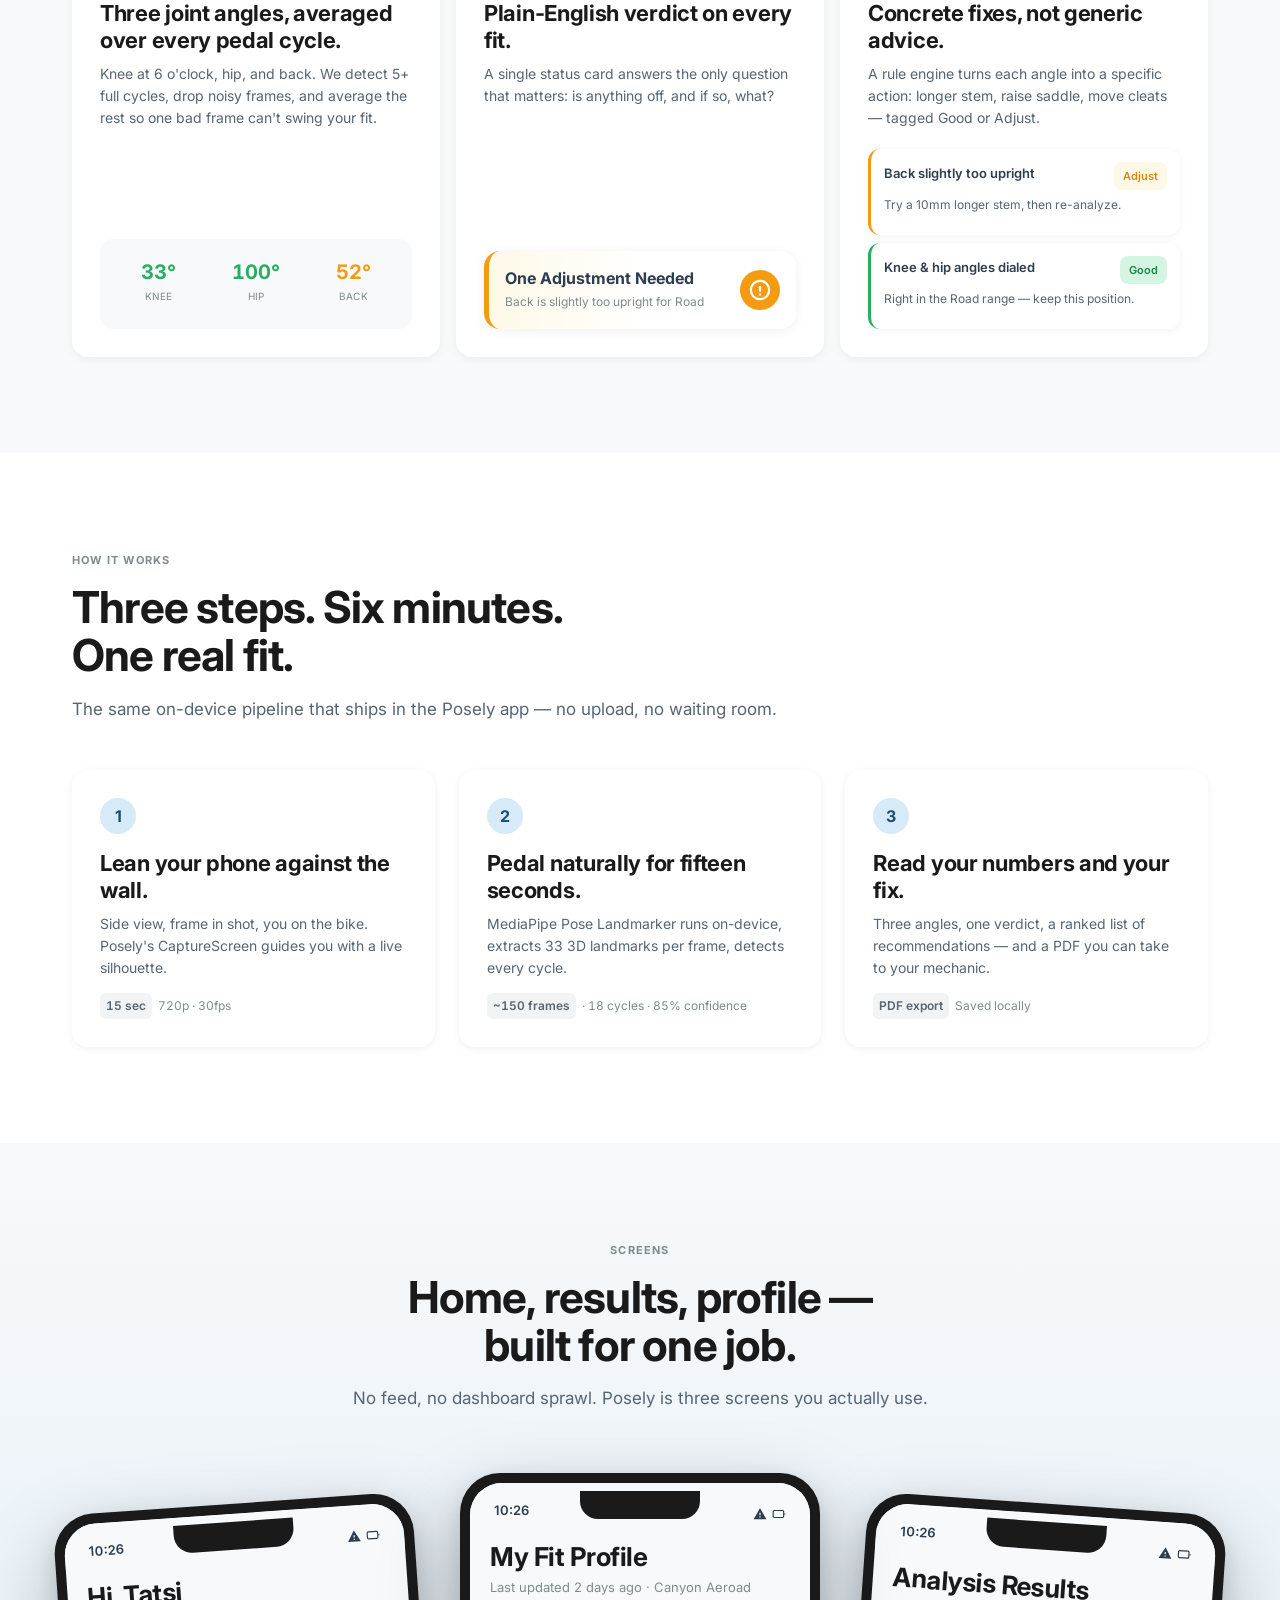
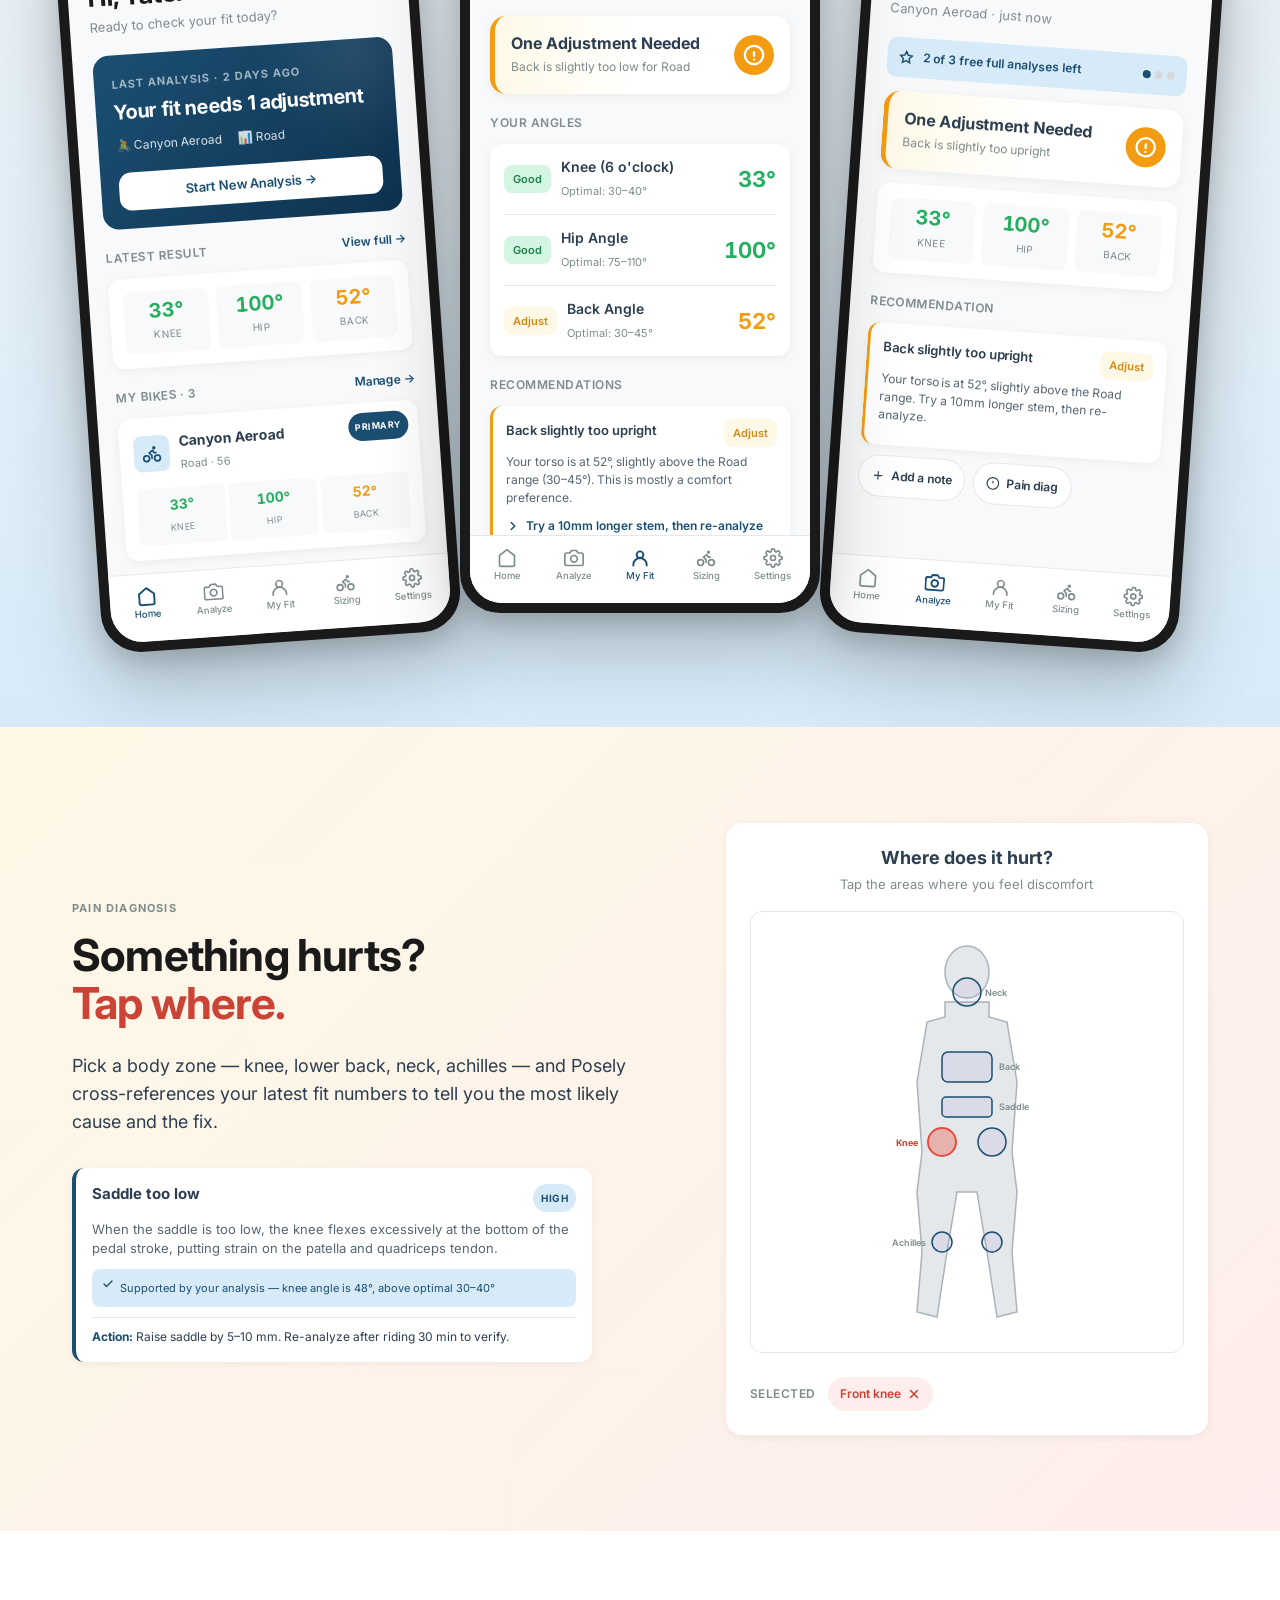
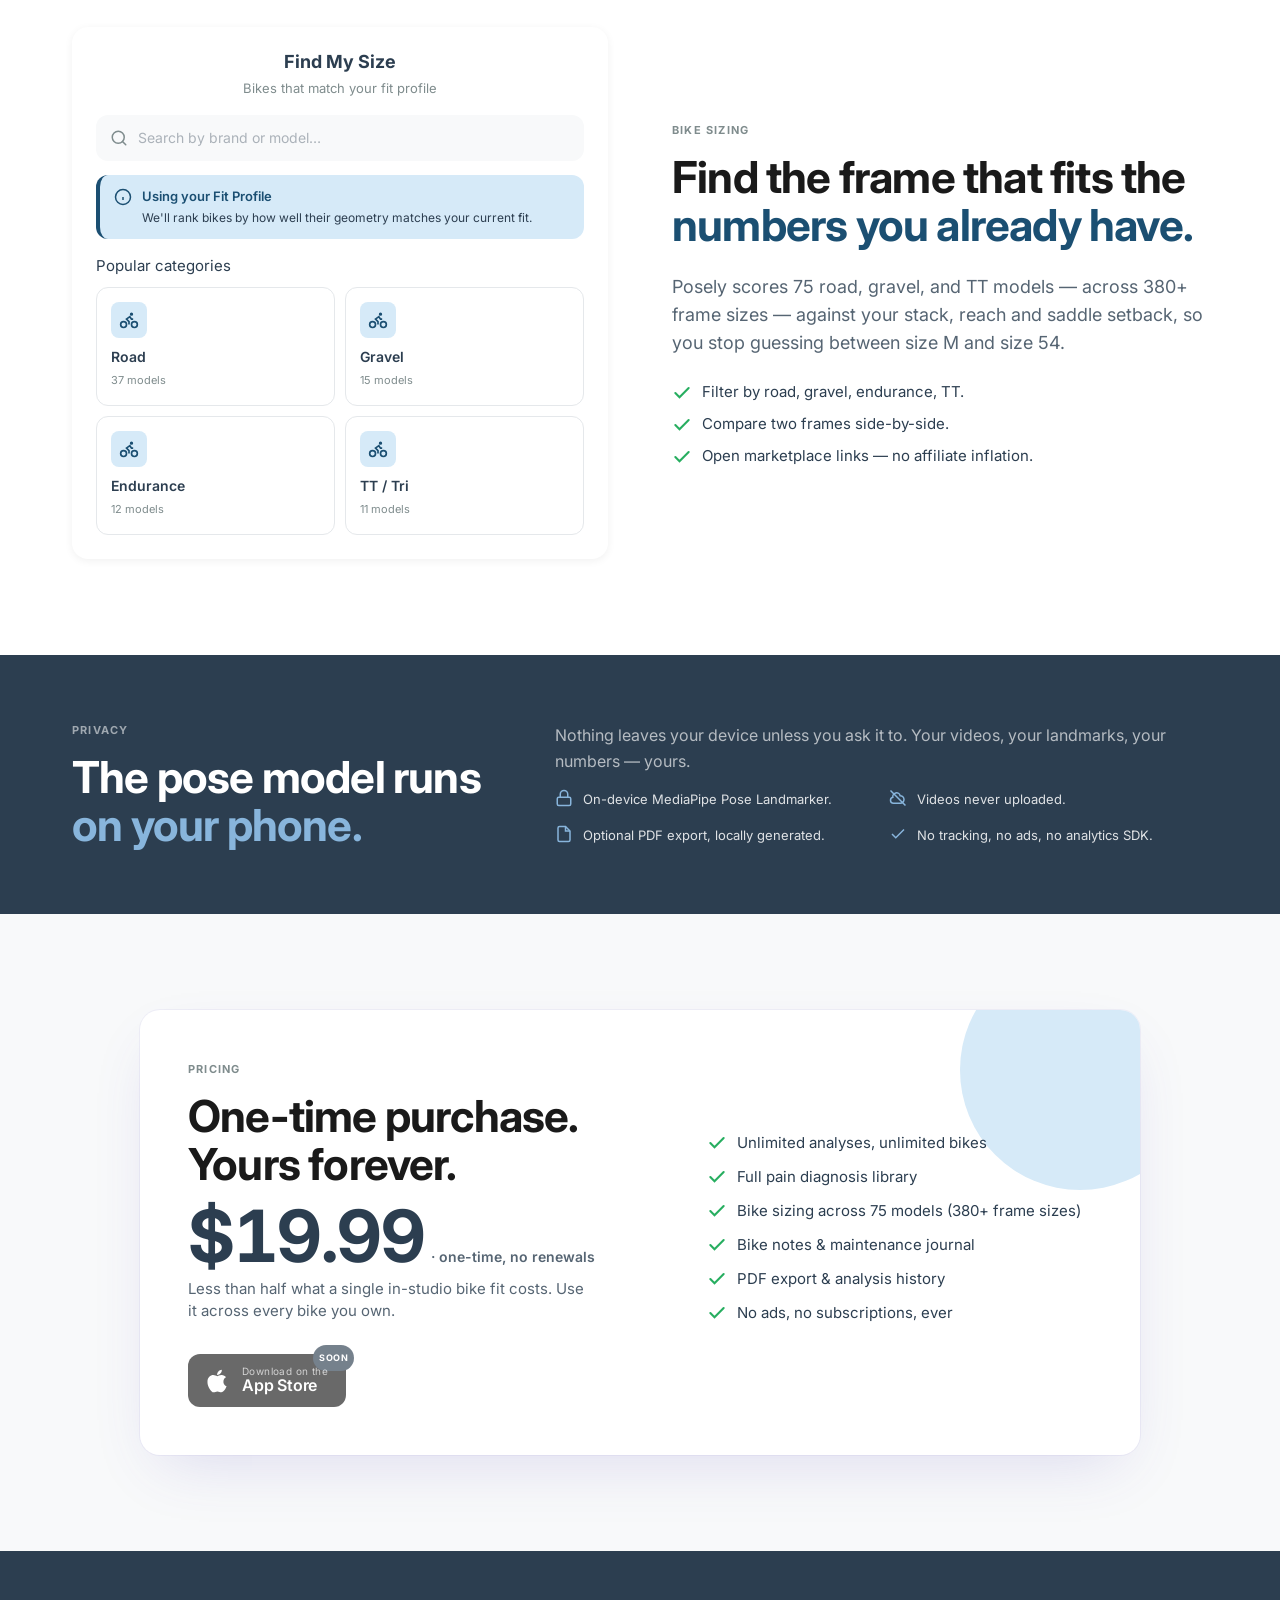
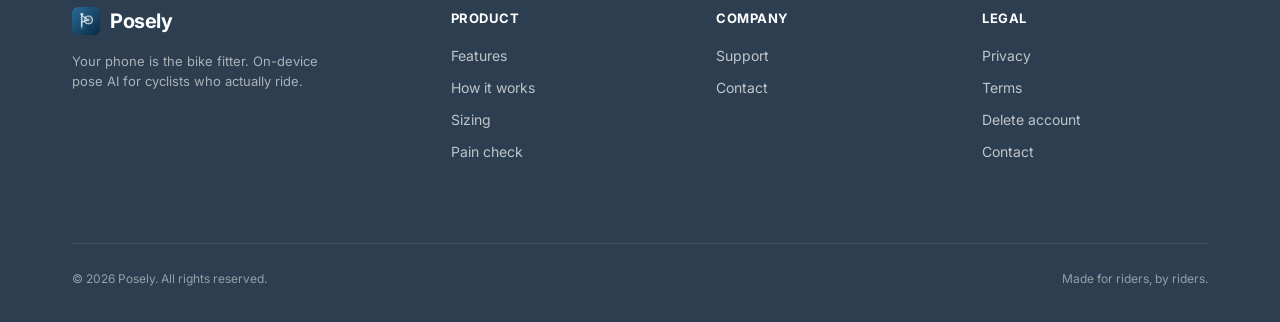
==== commit 577fd55e: "Update index.html" ====
--- a/index.html
+++ b/index.html
@@ -77,12 +77,9 @@
       </div>
 
       <div class="hero-proof">
-        <div class="stack">
-          <div>AK</div><div>MR</div><div>JL</div><div>+</div>
-        </div>
         <div>
-          <strong style="color:var(--gray600); font-weight:600">12,400+ riders</strong>
-          analyzed · One-time $19.99 · No subscriptions
+          <strong style="color:var(--gray600); font-weight:600">On-device &amp; private</strong>
+          · One-time $19.99 · No subscriptions, no account
         </div>
       </div>
     </div>
@@ -699,12 +696,12 @@
         <div class="cat-tile">
           <div class="cat-icon"><svg viewBox="0 0 24 24" fill="none" stroke="currentColor" stroke-width="2"><circle cx="5.5" cy="17.5" r="3.5"/><circle cx="18.5" cy="17.5" r="3.5"/><path d="M15 6a1 1 0 1 0 0-2 1 1 0 0 0 0 2zm-3 11.5V14l-3-3 4-3 2 3h2"/></svg></div>
           <div class="cat-title">Road</div>
-          <div class="cat-sub">28 models</div>
+          <div class="cat-sub">37 models</div>
         </div>
         <div class="cat-tile">
           <div class="cat-icon"><svg viewBox="0 0 24 24" fill="none" stroke="currentColor" stroke-width="2"><circle cx="5.5" cy="17.5" r="3.5"/><circle cx="18.5" cy="17.5" r="3.5"/><path d="M15 6a1 1 0 1 0 0-2 1 1 0 0 0 0 2zm-3 11.5V14l-3-3 4-3 2 3h2"/></svg></div>
           <div class="cat-title">Gravel</div>
-          <div class="cat-sub">16 models</div>
+          <div class="cat-sub">15 models</div>
         </div>
         <div class="cat-tile">
           <div class="cat-icon"><svg viewBox="0 0 24 24" fill="none" stroke="currentColor" stroke-width="2"><circle cx="5.5" cy="17.5" r="3.5"/><circle cx="18.5" cy="17.5" r="3.5"/><path d="M15 6a1 1 0 1 0 0-2 1 1 0 0 0 0 2zm-3 11.5V14l-3-3 4-3 2 3h2"/></svg></div>
@@ -714,7 +711,7 @@
         <div class="cat-tile">
           <div class="cat-icon"><svg viewBox="0 0 24 24" fill="none" stroke="currentColor" stroke-width="2"><circle cx="5.5" cy="17.5" r="3.5"/><circle cx="18.5" cy="17.5" r="3.5"/><path d="M15 6a1 1 0 1 0 0-2 1 1 0 0 0 0 2zm-3 11.5V14l-3-3 4-3 2 3h2"/></svg></div>
           <div class="cat-title">TT / Tri</div>
-          <div class="cat-sub">8 models</div>
+          <div class="cat-sub">11 models</div>
         </div>
       </div>
     </div>
@@ -723,7 +720,7 @@
       <div class="label">Bike sizing</div>
       <h2>Find the frame that fits the <span class="accent" style="color:var(--primary)">numbers you already have.</span></h2>
       <p class="lead" style="margin-top:24px">
-        Posely scores 300+ road, gravel, and TT frames against your stack, reach and saddle setback — so you stop guessing between size M and size 54.
+        Posely scores 75 road, gravel, and TT models — across 380+ frame sizes — against your stack, reach and saddle setback, so you stop guessing between size M and size 54.
       </p>
       <ul class="check-list">
         <li><svg viewBox="0 0 24 24" fill="none" stroke="currentColor" stroke-width="2.5" stroke-linecap="round"><polyline points="20 6 9 17 4 12"/></svg> Filter by road, gravel, endurance, TT.</li>
@@ -790,7 +787,7 @@
           <ul class="perks">
             <li><svg viewBox="0 0 24 24" fill="none" stroke="currentColor" stroke-width="2.5" stroke-linecap="round"><polyline points="20 6 9 17 4 12"/></svg> Unlimited analyses, unlimited bikes</li>
             <li><svg viewBox="0 0 24 24" fill="none" stroke="currentColor" stroke-width="2.5" stroke-linecap="round"><polyline points="20 6 9 17 4 12"/></svg> Full pain diagnosis library</li>
-            <li><svg viewBox="0 0 24 24" fill="none" stroke="currentColor" stroke-width="2.5" stroke-linecap="round"><polyline points="20 6 9 17 4 12"/></svg> Bike sizing across 300+ frames</li>
+            <li><svg viewBox="0 0 24 24" fill="none" stroke="currentColor" stroke-width="2.5" stroke-linecap="round"><polyline points="20 6 9 17 4 12"/></svg> Bike sizing across 75 models (380+ frame sizes)</li>
             <li><svg viewBox="0 0 24 24" fill="none" stroke="currentColor" stroke-width="2.5" stroke-linecap="round"><polyline points="20 6 9 17 4 12"/></svg> Bike notes &amp; maintenance journal</li>
             <li><svg viewBox="0 0 24 24" fill="none" stroke="currentColor" stroke-width="2.5" stroke-linecap="round"><polyline points="20 6 9 17 4 12"/></svg> PDF export &amp; analysis history</li>
             <li><svg viewBox="0 0 24 24" fill="none" stroke="currentColor" stroke-width="2.5" stroke-linecap="round"><polyline points="20 6 9 17 4 12"/></svg> No ads, no subscriptions, ever</li>
--- a/landing.css
+++ b/landing.css
@@ -139,6 +139,22 @@
   border: 1px solid var(--border);
 }
 .store-btn.light:hover { background: var(--gray-50); }
+/* Coming soon: app not yet on the App Store. Make the badge non-clickable
+   so it doesn't lead nowhere. When live, swap back to <a href="<App Store URL>">
+   and remove the .coming-soon class + the <span class="soon"> badge. */
+.store-btn.coming-soon {
+  position: relative;
+  cursor: default;
+  opacity: 0.65;
+}
+.store-btn.coming-soon:hover { background: var(--black); }
+.store-btn .soon {
+  position: absolute; top: -9px; right: -8px;
+  background: var(--gray-600, #475569); color: var(--white);
+  font-size: 9px; font-weight: 700; letter-spacing: 0.4px;
+  text-transform: uppercase;
+  padding: 2px 6px; border-radius: 999px;
+}
 
 /* ── Top nav ────────────────────────────────────────────── */
 .nav {
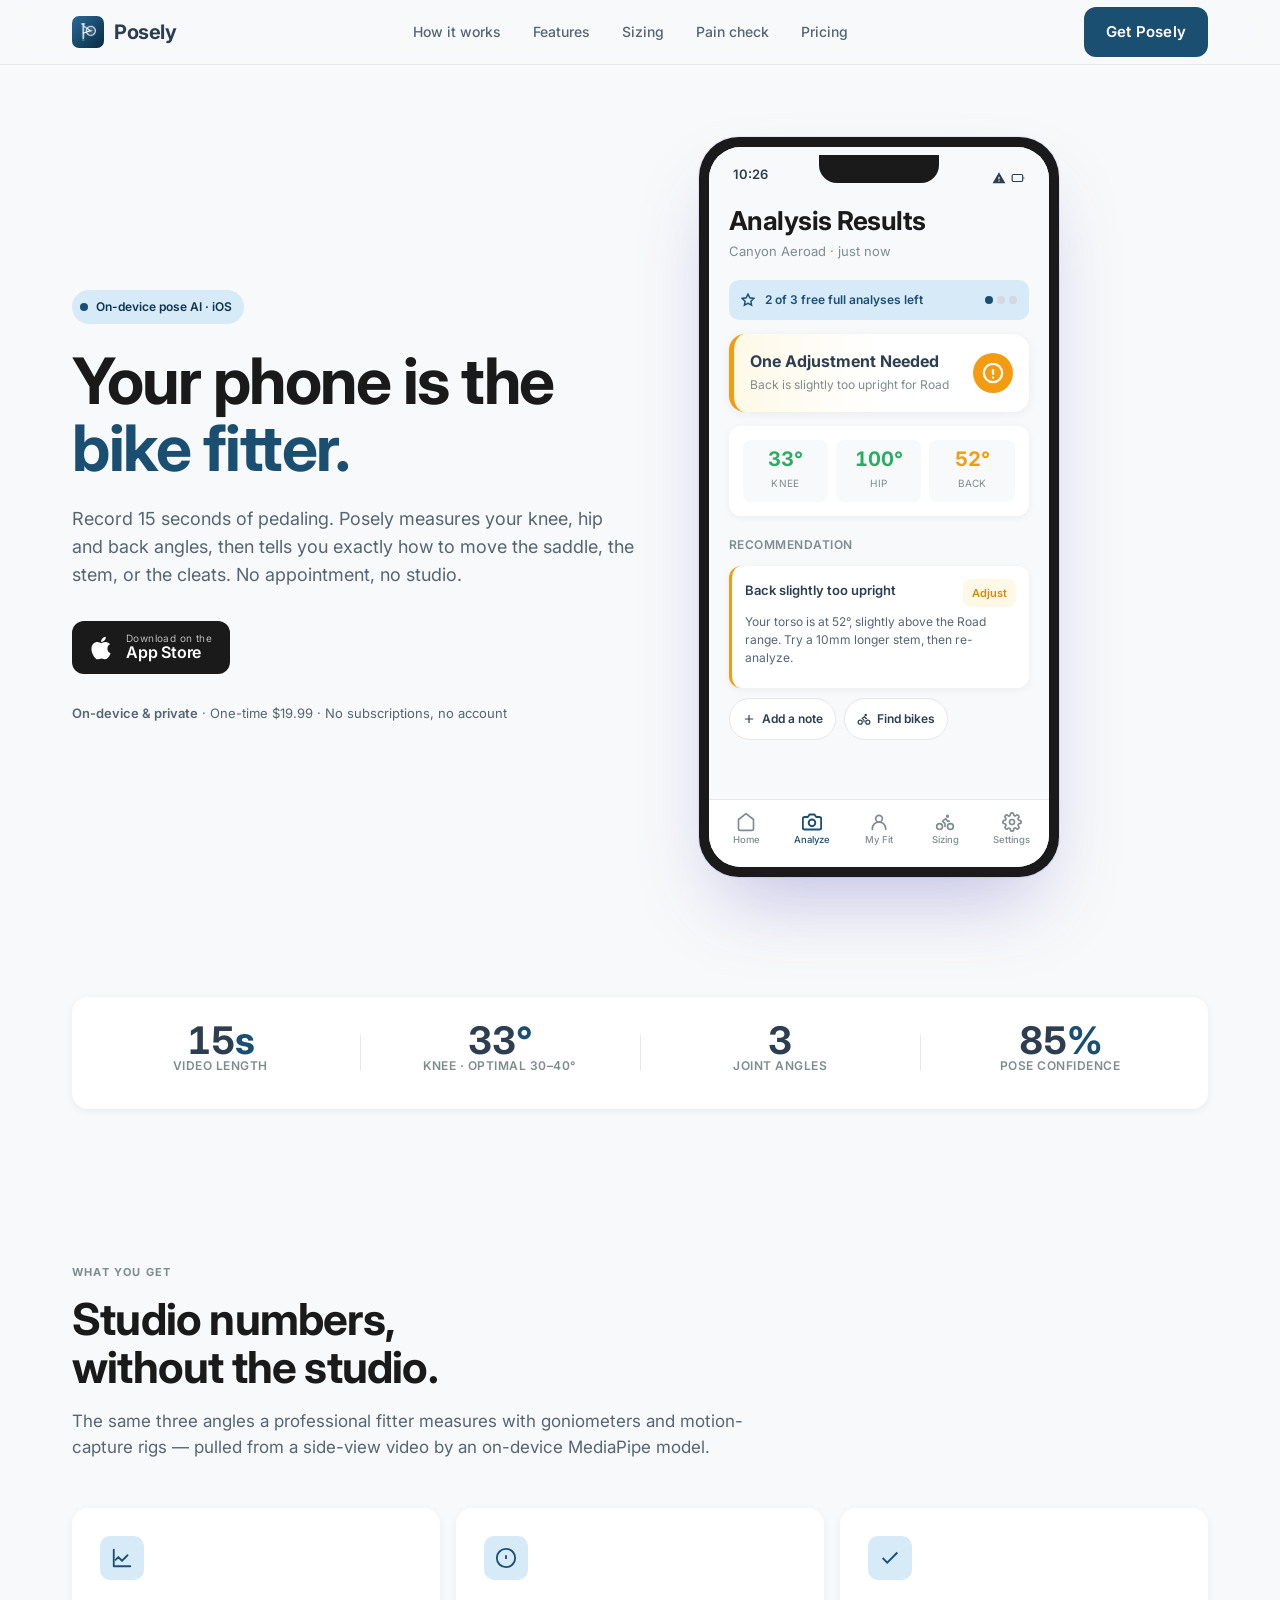
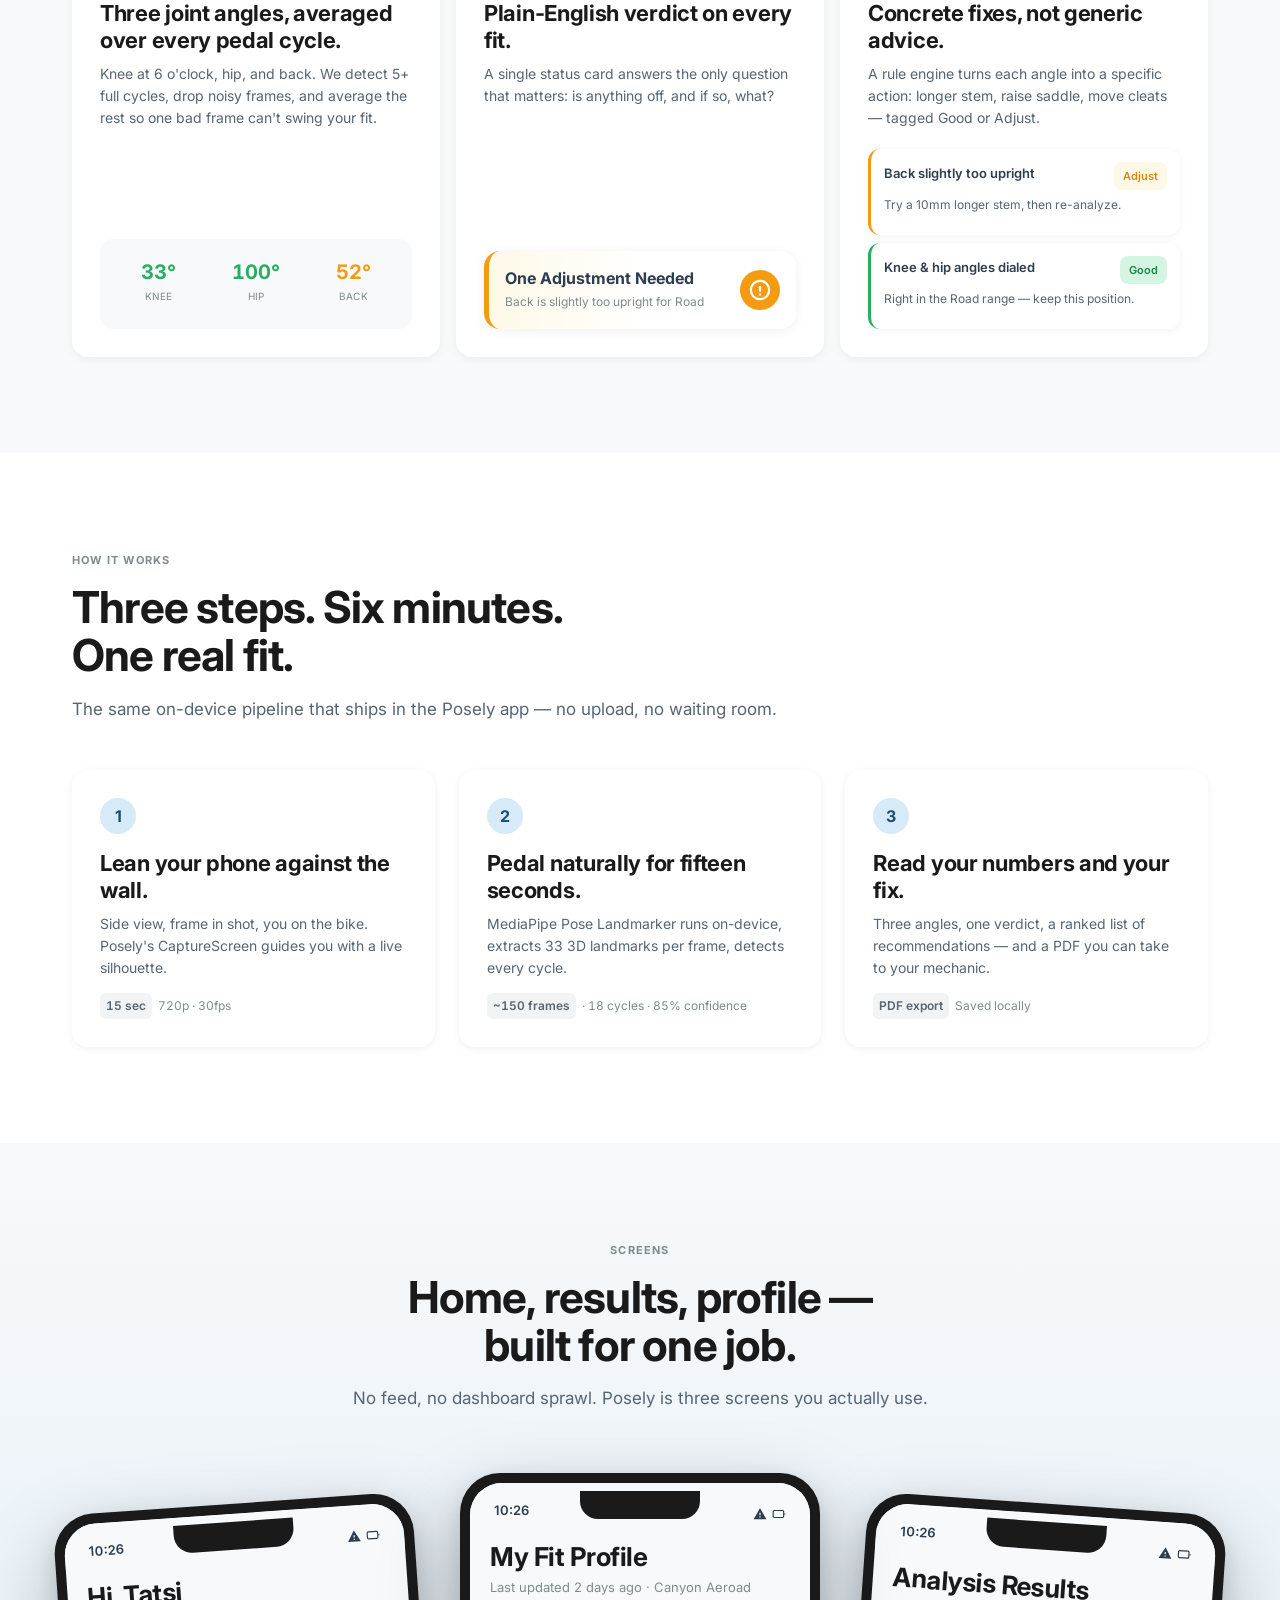
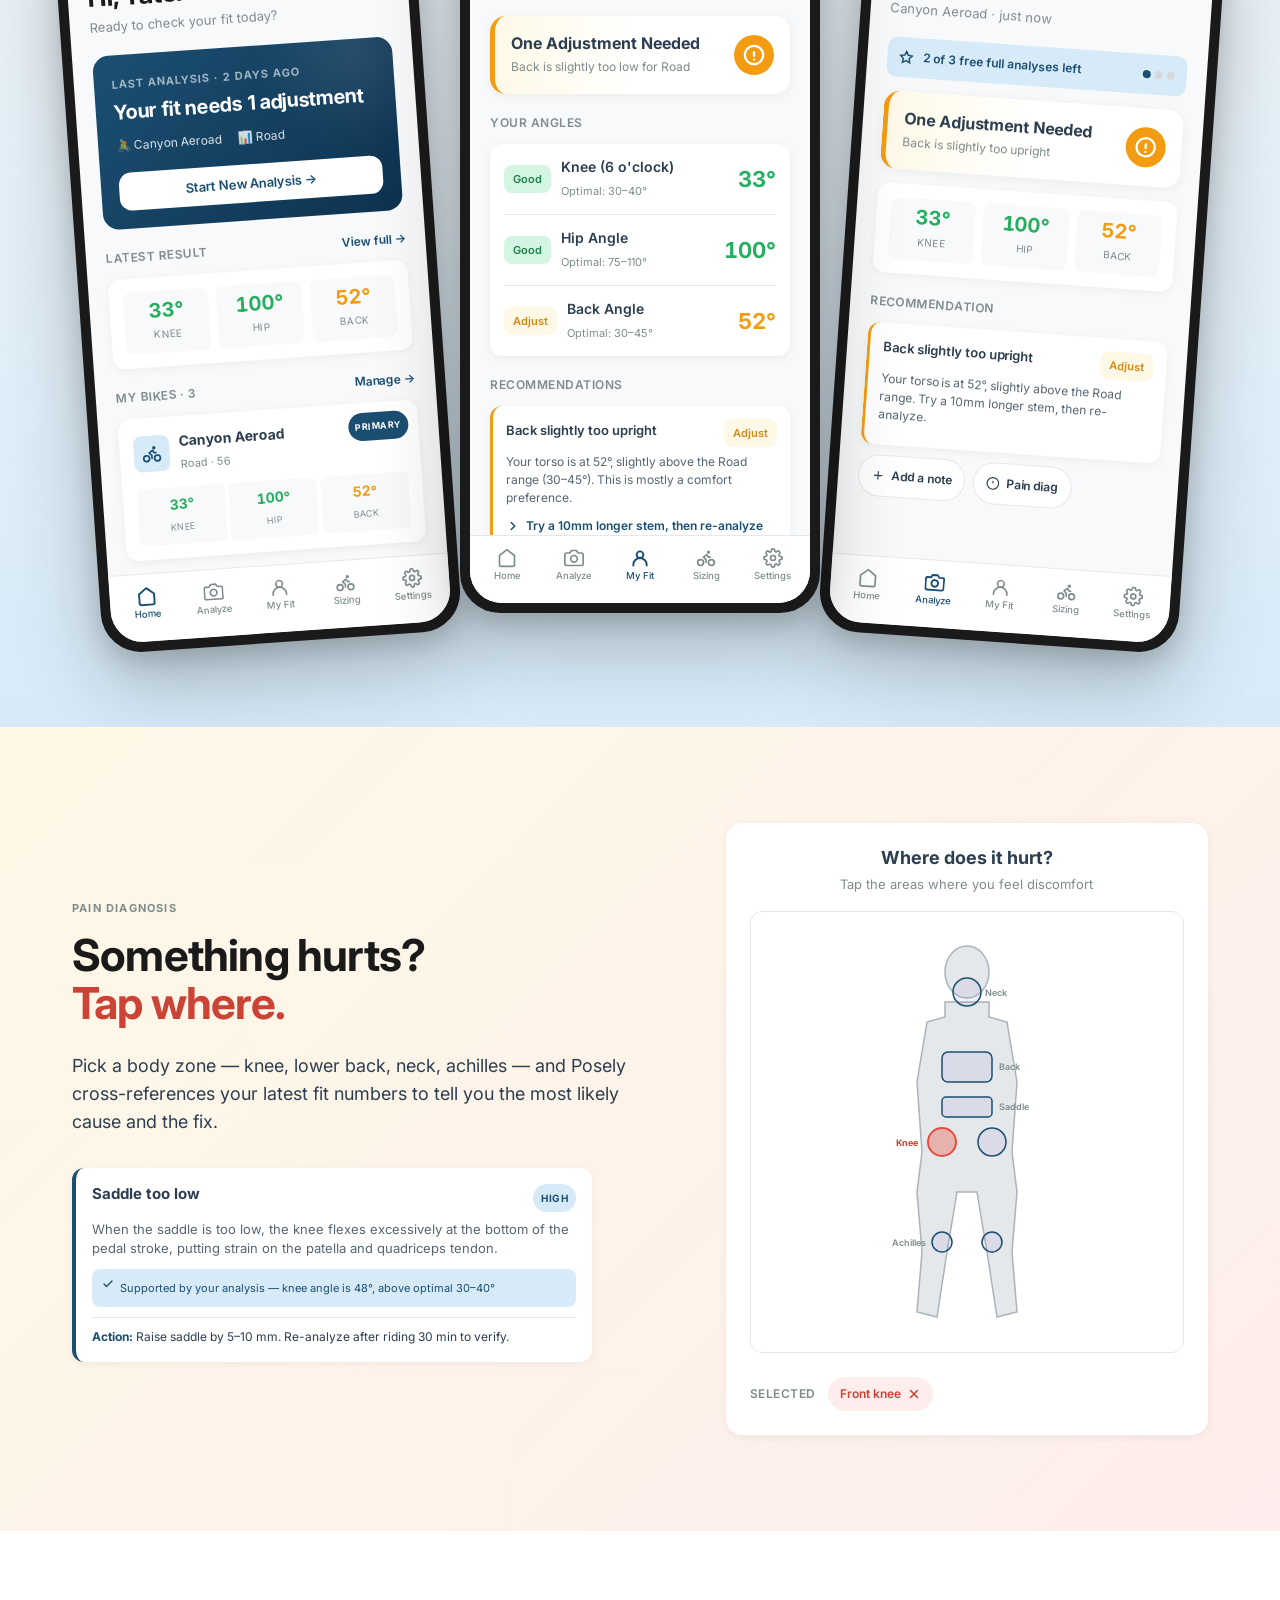
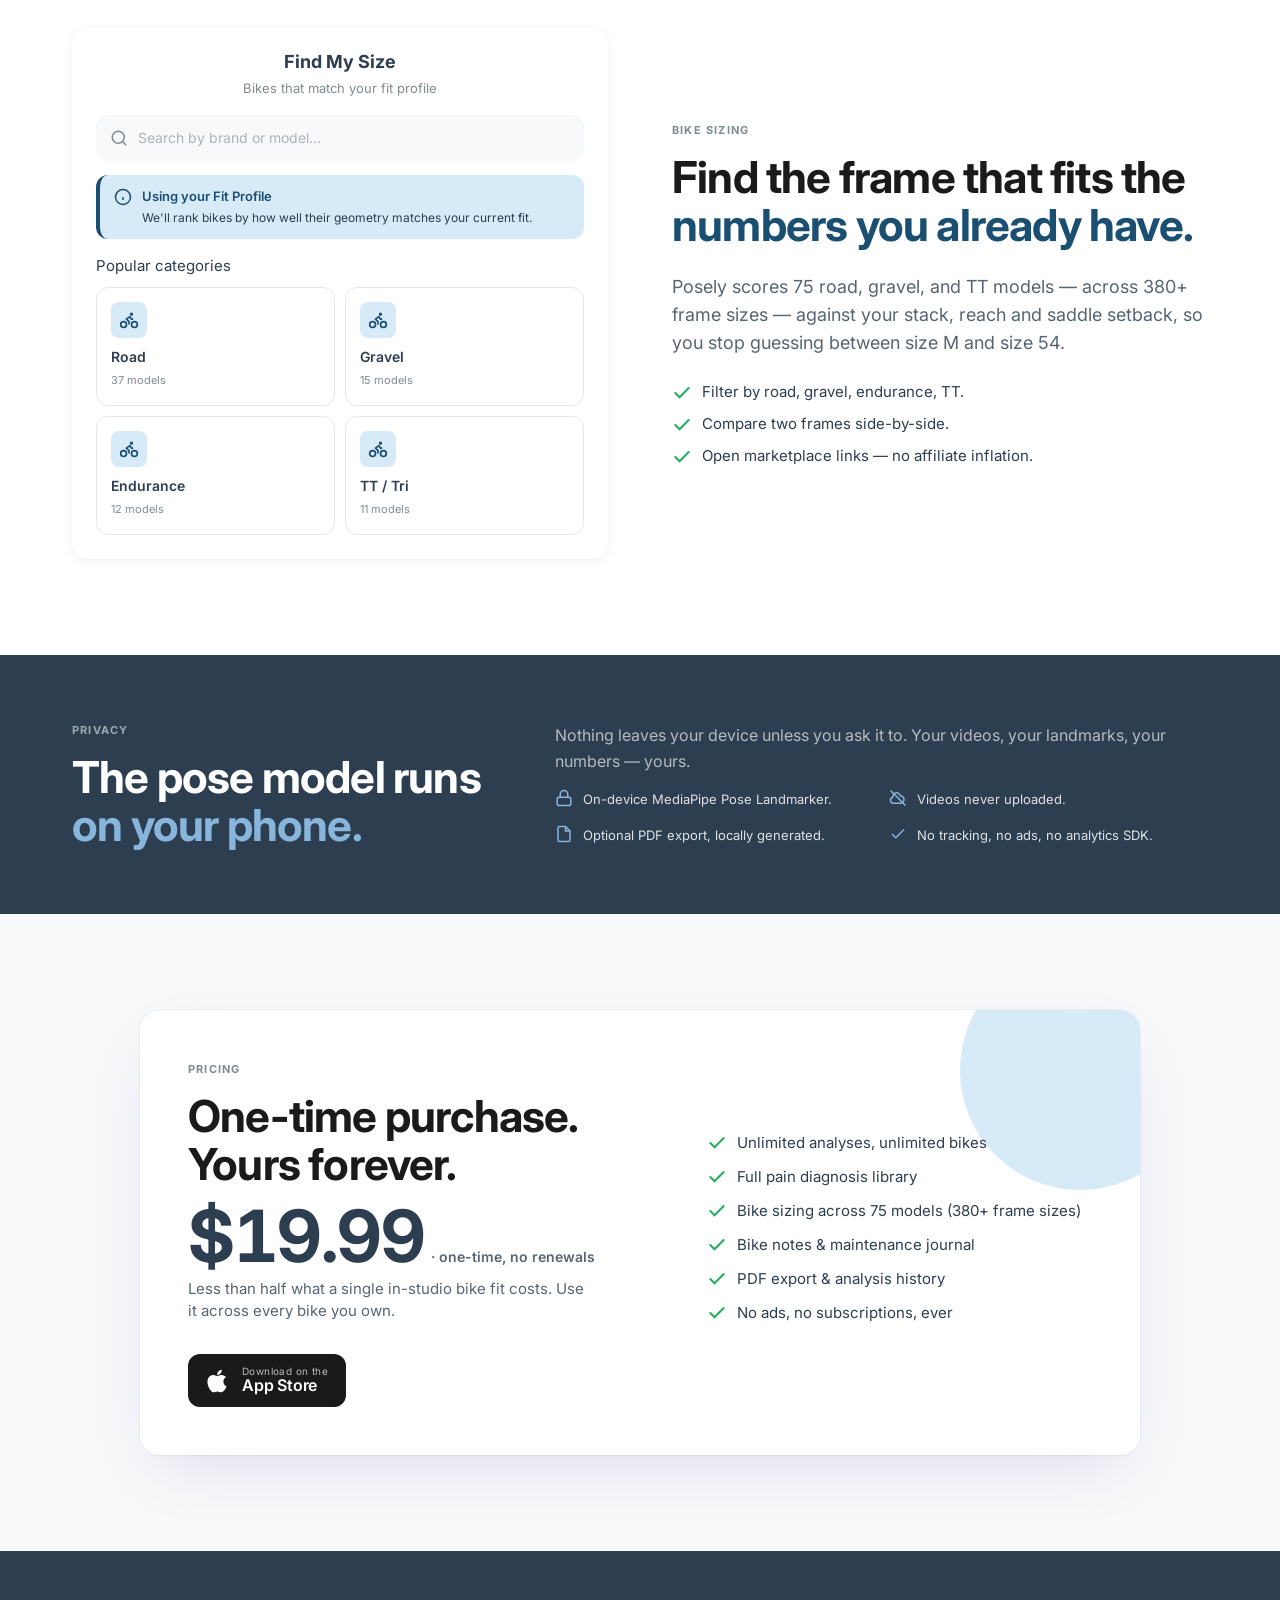
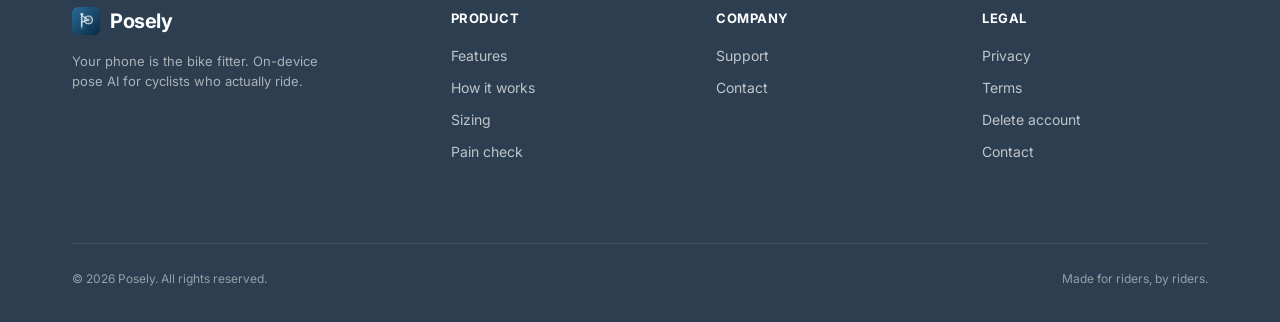
==== commit ec6c60b0: "Update index.html" ====
--- a/index.html
+++ b/index.html
@@ -64,8 +64,7 @@
       </p>
 
       <div class="cta-row">
-        <span class="store-btn coming-soon" role="button" aria-disabled="true" aria-label="Download on the App Store — coming soon">
-          <span class="soon">Soon</span>
+        <a class="store-btn" href="https://apps.apple.com/app/posely-bike-fit/id6775208993" aria-label="Download Posely on the App Store">
           <svg class="icon" viewBox="0 0 384 512" fill="currentColor">
             <path d="M318.7 268.7c-.2-36.7 16.4-64.4 50-84.8-18.8-26.9-47.2-41.7-84.7-44.6-35.5-2.8-74.3 20.7-88.5 20.7-15 0-49.4-19.7-76.4-19.7C63.3 141.2 4 184.8 4 273.5q0 39.3 14.4 81.2c12.8 36.7 59 126.7 107.2 125.2 25.2-.6 43-17.9 75.8-17.9 31.8 0 48.3 17.9 76.4 17.9 48.6-.7 90.4-82.5 102.6-119.3-65.2-30.7-61.7-90-61.7-91.9zm-56-164.2c27-32 24.5-61.2 23.7-71.7-23.8 1.4-51.4 16.2-67.1 34.4-17.3 19.5-27.5 43.6-25.3 70.9 25.8 2 49.4-11.3 68.7-33.6z"/>
           </svg>
@@ -73,7 +72,7 @@
             <span class="top">Download on the</span>
             <span class="bot">App Store</span>
           </div>
-        </span>
+        </a>
       </div>
 
       <div class="hero-proof">
@@ -773,14 +772,13 @@
             Less than half what a single in-studio bike fit costs. Use it across every bike you own.
           </p>
           <div class="cta-row" style="margin-top:32px">
-            <span class="store-btn coming-soon" role="button" aria-disabled="true" aria-label="Download on the App Store — coming soon">
-              <span class="soon">Soon</span>
+            <a class="store-btn" href="https://apps.apple.com/app/posely-bike-fit/id6775208993" aria-label="Download Posely on the App Store">
               <svg class="icon" viewBox="0 0 384 512" fill="currentColor"><path d="M318.7 268.7c-.2-36.7 16.4-64.4 50-84.8-18.8-26.9-47.2-41.7-84.7-44.6-35.5-2.8-74.3 20.7-88.5 20.7-15 0-49.4-19.7-76.4-19.7C63.3 141.2 4 184.8 4 273.5q0 39.3 14.4 81.2c12.8 36.7 59 126.7 107.2 125.2 25.2-.6 43-17.9 75.8-17.9 31.8 0 48.3 17.9 76.4 17.9 48.6-.7 90.4-82.5 102.6-119.3-65.2-30.7-61.7-90-61.7-91.9zm-56-164.2c27-32 24.5-61.2 23.7-71.7-23.8 1.4-51.4 16.2-67.1 34.4-17.3 19.5-27.5 43.6-25.3 70.9 25.8 2 49.4-11.3 68.7-33.6z"/></svg>
               <div class="lines">
                 <span class="top">Download on the</span>
                 <span class="bot">App Store</span>
               </div>
-            </span>
+            </a>
           </div>
         </div>
         <div>
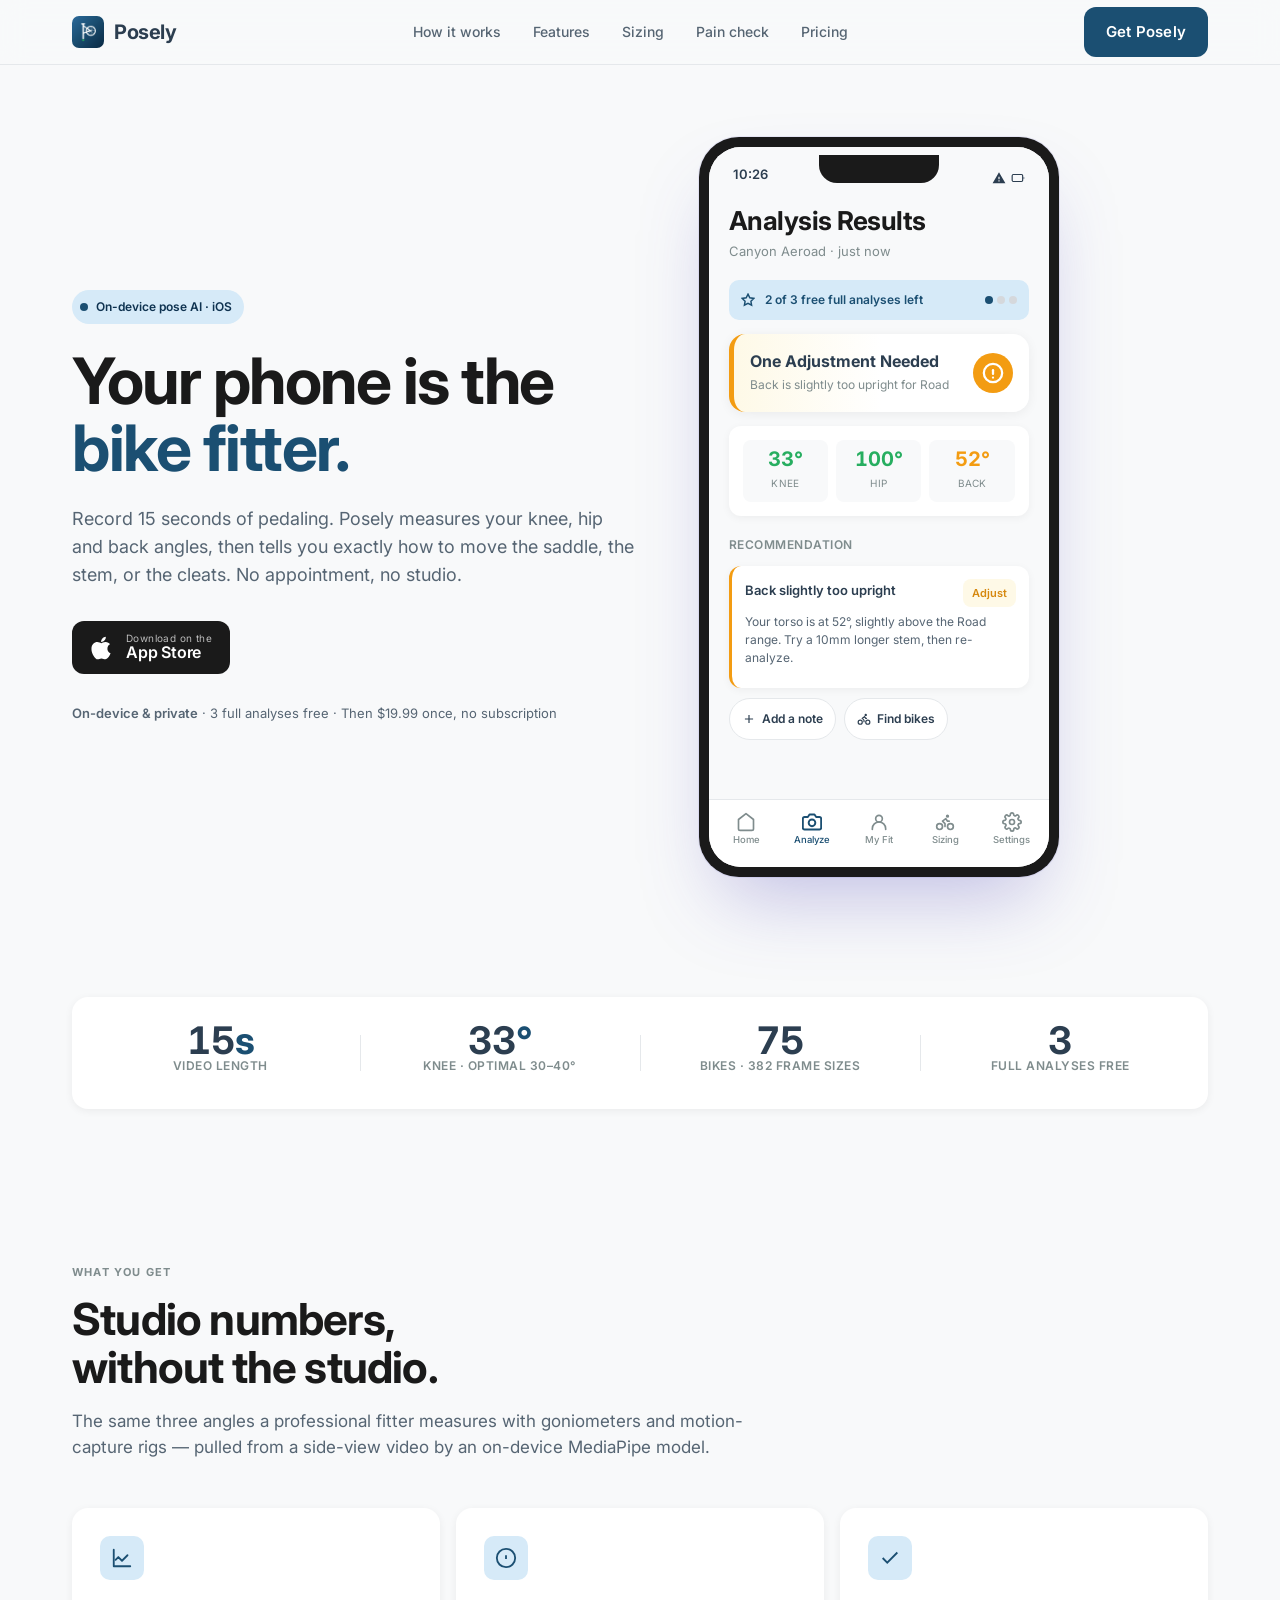
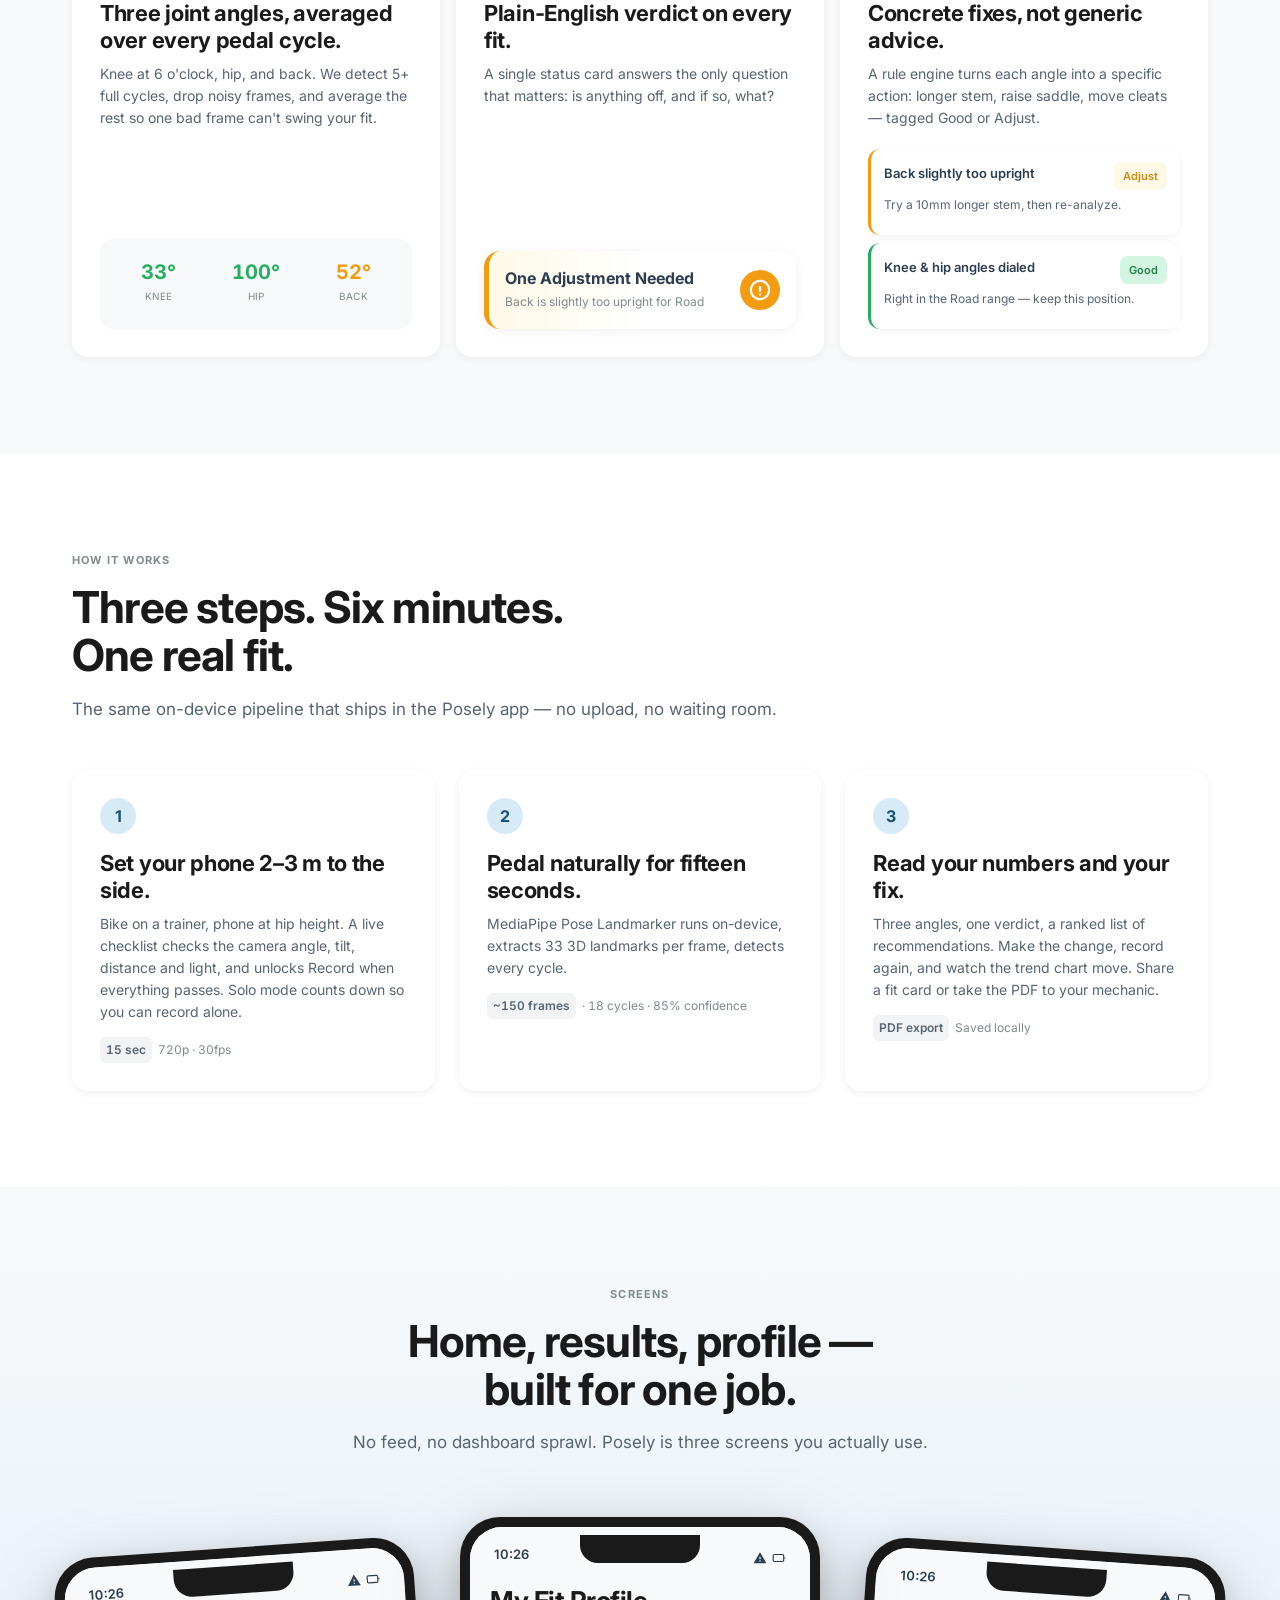
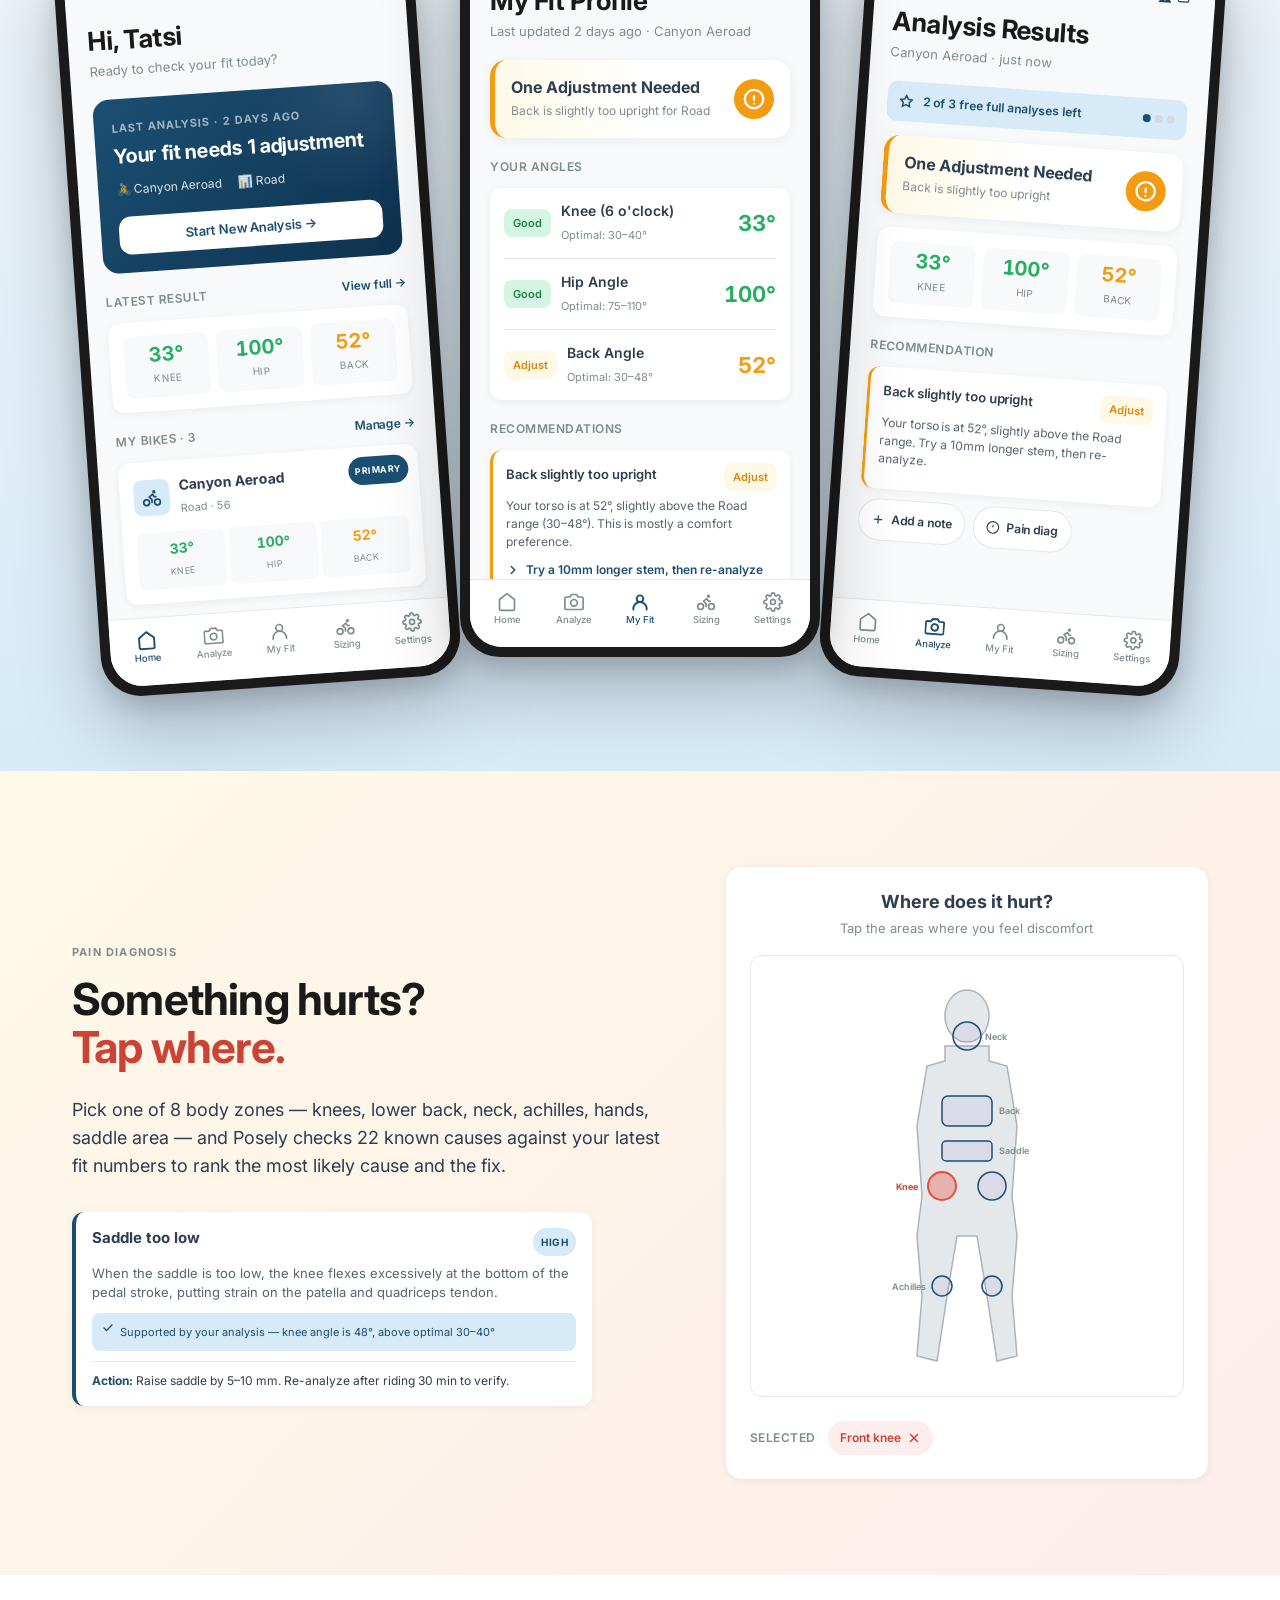
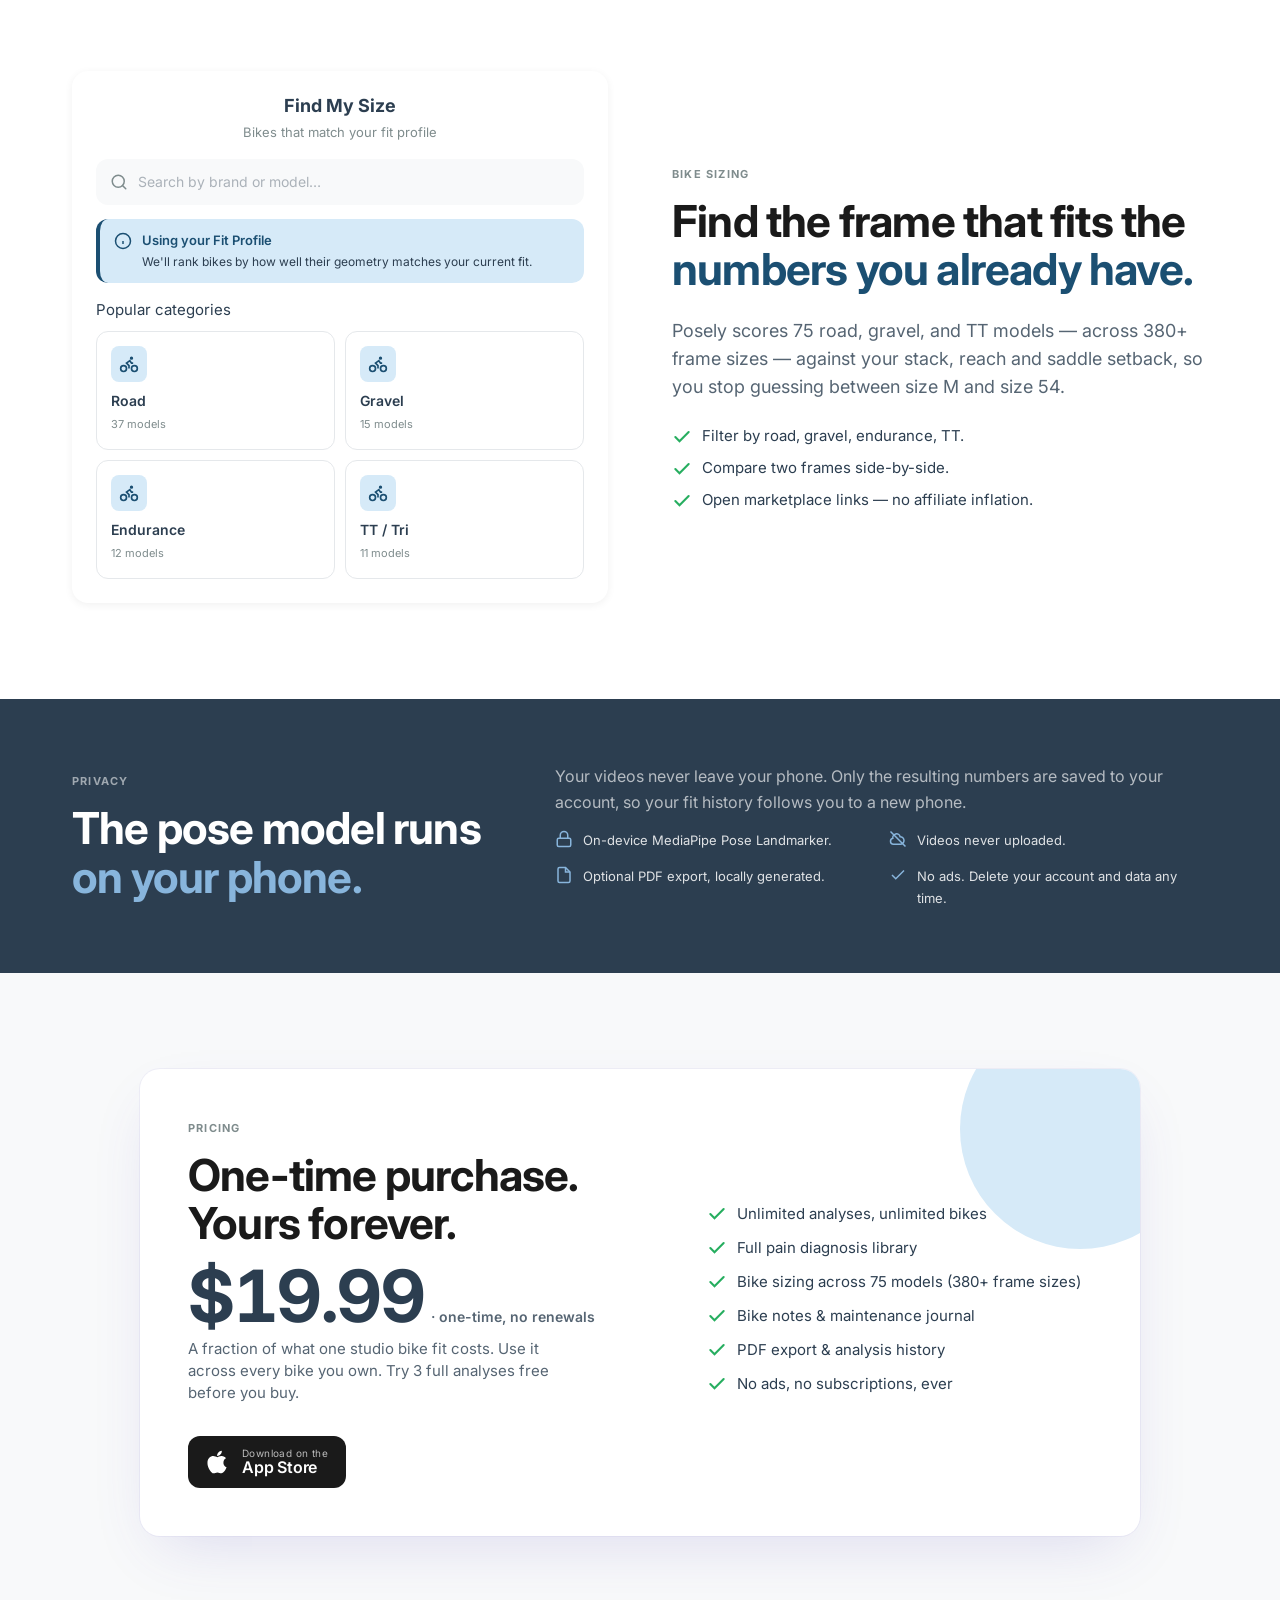
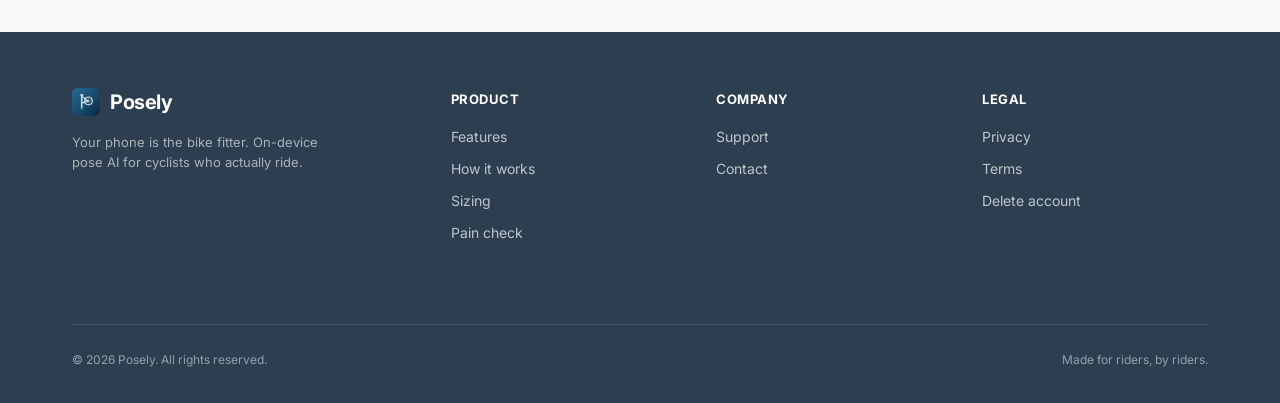
==== commit c9906ba0: "Landing: content fixes, same design - Hero: account is required; show 3 free full analyses - Mockups" ====
--- a/index.html
+++ b/index.html
@@ -4,24 +4,22 @@
   <meta charset="utf-8">
   <title>Posely — Your phone is the bike fitter</title>
   <meta name="viewport" content="width=device-width,initial-scale=1">
+  <meta name="description" content="Record 15 seconds of pedaling on your trainer. Posely measures your knee, hip and back angles on your iPhone and tells you what to adjust. 3 full analyses free, then $19.99 once.">
+  <link rel="canonical" href="https://getposely.github.io/">
+  <meta name="apple-itunes-app" content="app-id=6775208993">
+  <meta property="og:type" content="website">
+  <meta property="og:site_name" content="Posely">
+  <meta property="og:title" content="Posely — Your phone is the bike fitter">
+  <meta property="og:description" content="Knee, hip and back angles from a 15-second video. Concrete adjustments in mm. Your video stays on your iPhone.">
+  <meta property="og:url" content="https://getposely.github.io/">
+  <meta property="og:image" content="https://getposely.github.io/posely-icon.png">
+  <meta name="twitter:card" content="summary">
   <link rel="icon" type="image/png" href="posely-icon.png">
   <link rel="preconnect" href="https://fonts.googleapis.com">
   <link rel="preconnect" href="https://fonts.gstatic.com" crossorigin>
   <link rel="stylesheet" href="https://fonts.googleapis.com/css2?family=Inter:wght@400;500;600;700;800&display=swap">
   <link rel="stylesheet" href="landing.css">
   <link rel="stylesheet" href="screens.css">
-  <template id="__bundler_thumbnail">
-    <svg xmlns="http://www.w3.org/2000/svg" viewBox="0 0 200 200">
-      <rect width="200" height="200" rx="28" fill="#1B4F72"/>
-      <g fill="none" stroke="#FFFFFF" stroke-width="6" stroke-linecap="round" stroke-linejoin="round">
-        <circle cx="130" cy="130" r="32"/>
-        <line x1="130" y1="98" x2="130" y2="130"/>
-        <line x1="130" y1="130" x2="156" y2="146"/>
-        <path d="M 70 60 L 70 110"/>
-        <circle cx="70" cy="60" r="10"/>
-      </g>
-    </svg>
-  </template>
 </head>
 <body>
 
@@ -78,7 +76,7 @@
       <div class="hero-proof">
         <div>
           <strong style="color:var(--gray600); font-weight:600">On-device &amp; private</strong>
-          · One-time $19.99 · No subscriptions, no account
+          · 3 full analyses free · Then $19.99 once, no subscription
         </div>
       </div>
     </div>
@@ -195,12 +193,12 @@
         <div class="lbl">Knee · optimal 30–40°</div>
       </div>
       <div class="cell">
+        <div class="num"><span>75</span><span class="deg"></span></div>
+        <div class="lbl">Bikes · 382 frame sizes</div>
+      </div>
+      <div class="cell">
         <div class="num"><span>3</span><span class="deg"></span></div>
-        <div class="lbl">Joint angles</div>
-      </div>
-      <div class="cell">
-        <div class="num">85<span class="deg">%</span></div>
-        <div class="lbl">Pose confidence</div>
+        <div class="lbl">Full analyses free</div>
       </div>
     </div>
   </div>
@@ -308,8 +306,8 @@
     <div class="how-grid">
       <div class="step">
         <div class="num">1</div>
-        <h3>Lean your phone against the wall.</h3>
-        <p>Side view, frame in shot, you on the bike. Posely's CaptureScreen guides you with a live silhouette.</p>
+        <h3>Set your phone 2–3 m to the side.</h3>
+        <p>Bike on a trainer, phone at hip height. A live checklist checks the camera angle, tilt, distance and light, and unlocks Record when everything passes. Solo mode counts down so you can record alone.</p>
         <div class="footnote"><span class="pill">15 sec</span> 720p · 30fps</div>
       </div>
       <div class="step">
@@ -321,7 +319,7 @@
       <div class="step">
         <div class="num">3</div>
         <h3>Read your numbers and your fix.</h3>
-        <p>Three angles, one verdict, a ranked list of recommendations — and a PDF you can take to your mechanic.</p>
+        <p>Three angles, one verdict, a ranked list of recommendations. Make the change, record again, and watch the trend chart move. Share a fit card or take the PDF to your mechanic.</p>
         <div class="footnote"><span class="pill">PDF export</span> Saved locally</div>
       </div>
     </div>
@@ -449,7 +447,7 @@
                 <div class="row">
                   <div>
                     <div class="title">One Adjustment Needed</div>
-                    <div class="sub">Back is slightly too low for Road</div>
+                    <div class="sub">Back is slightly too upright for Road</div>
                   </div>
                   <div class="icon-big">
                     <svg width="22" height="22" viewBox="0 0 24 24" fill="none" stroke="currentColor" stroke-width="2.5" stroke-linecap="round" stroke-linejoin="round"><path d="M12 9v4"/><path d="M12 17h.01"/><circle cx="12" cy="12" r="10"/></svg>
@@ -484,7 +482,7 @@
                     <span class="badge warning">Adjust</span>
                     <div class="lbl-box">
                       <span class="name">Back Angle</span>
-                      <span class="range">Optimal: 30–45°</span>
+                      <span class="range">Optimal: 30–48°</span>
                     </div>
                   </div>
                   <div class="value warning">52°</div>
@@ -497,7 +495,7 @@
                   <div class="ttl">Back slightly too upright</div>
                   <span class="badge warning">Adjust</span>
                 </div>
-                <div class="message">Your torso is at 52°, slightly above the Road range (30–45°). This is mostly a comfort preference.</div>
+                <div class="message">Your torso is at 52°, slightly above the Road range (30–48°). This is mostly a comfort preference.</div>
                 <div class="action">
                   <svg viewBox="0 0 24 24" fill="none" stroke="currentColor" stroke-width="2.5" stroke-linecap="round"><polyline points="9 18 15 12 9 6"/></svg>
                   Try a 10mm longer stem, then re-analyze
@@ -604,7 +602,7 @@
       <div class="label">Pain diagnosis</div>
       <h2>Something hurts?<br><span class="a">Tap where.</span></h2>
       <p class="lead" style="color:var(--gray-600); margin-top:24px">
-        Pick a body zone — knee, lower back, neck, achilles — and Posely cross-references your latest fit numbers to tell you the most likely cause and the fix.
+        Pick one of 8 body zones — knees, lower back, neck, achilles, hands, saddle area — and Posely checks 22 known causes against your latest fit numbers to rank the most likely cause and the fix.
       </p>
 
       <!-- Diagnosis preview card (replica of diag-card.high) -->
@@ -742,13 +740,13 @@
     </div>
     <div>
       <div class="body">
-        Nothing leaves your device unless you ask it to. Your videos, your landmarks, your numbers — yours.
+        Your videos never leave your phone. Only the resulting numbers are saved to your account, so your fit history follows you to a new phone.
       </div>
       <div class="bullets">
         <div class="b"><svg viewBox="0 0 24 24" fill="none" stroke="currentColor" stroke-width="2"><rect x="3" y="11" width="18" height="11" rx="2"/><path d="M7 11V7a5 5 0 0 1 10 0v4"/></svg> On-device MediaPipe Pose Landmarker.</div>
         <div class="b"><svg viewBox="0 0 24 24" fill="none" stroke="currentColor" stroke-width="2"><path d="M2 15a4 4 0 0 0 4 4h9a5 5 0 1 0-.1-9.999 5.002 5.002 0 0 0-9.78 2.096A4.001 4.001 0 0 0 2 15z"/><line x1="2" y1="2" x2="22" y2="22"/></svg> Videos never uploaded.</div>
         <div class="b"><svg viewBox="0 0 24 24" fill="none" stroke="currentColor" stroke-width="2"><path d="M14 2H6a2 2 0 0 0-2 2v16a2 2 0 0 0 2 2h12a2 2 0 0 0 2-2V8z"/><polyline points="14 2 14 8 20 8"/></svg> Optional PDF export, locally generated.</div>
-        <div class="b"><svg viewBox="0 0 24 24" fill="none" stroke="currentColor" stroke-width="2"><polyline points="20 6 9 17 4 12"/></svg> No tracking, no ads, no analytics SDK.</div>
+        <div class="b"><svg viewBox="0 0 24 24" fill="none" stroke="currentColor" stroke-width="2"><polyline points="20 6 9 17 4 12"/></svg> No ads. Delete your account and data any time.</div>
       </div>
     </div>
   </div>
@@ -769,7 +767,7 @@
             <span class="o">· one-time, no renewals</span>
           </div>
           <p style="color:var(--gray-500); font-size:15px; max-width: 44ch;">
-            Less than half what a single in-studio bike fit costs. Use it across every bike you own.
+            A fraction of what one studio bike fit costs. Use it across every bike you own. Try 3 full analyses free before you buy.
           </p>
           <div class="cta-row" style="margin-top:32px">
             <a class="store-btn" href="https://apps.apple.com/app/posely-bike-fit/id6775208993" aria-label="Download Posely on the App Store">
@@ -832,7 +830,6 @@
         <li><a href="privacy.html">Privacy</a></li>
         <li><a href="terms.html">Terms</a></li>
         <li><a href="delete-account.html">Delete account</a></li>
-        <li><a href="mailto:getposely@gmail.com">Contact</a></li>
       </ul>
     </div>
 
@@ -843,99 +840,6 @@
   </div>
 </footer>
 
-<!-- ════════════════════════════════════════════════════════
-     TWEAKS PANEL
-     ════════════════════════════════════════════════════════ -->
-<div class="tweaks-panel" id="tweaks">
-  <div class="hd">
-    <span class="t">Tweaks</span>
-    <button id="tweaks-close" aria-label="Close">×</button>
-  </div>
-
-  <div class="group">
-    <label class="lbl">Brand color</label>
-    <div class="swatches" data-tweak="brand">
-      <button class="swatch" data-val="purple" style="background:#534AB7" title="Posely purple"></button>
-      <button class="swatch" data-val="navy"   style="background:#1B4F72" title="Cadara navy"></button>
-      <button class="swatch" data-val="forest" style="background:#1E8449" title="Forest"></button>
-      <button class="swatch" data-val="charcoal" style="background:#2C3E50" title="Charcoal"></button>
-    </div>
-  </div>
-
-  <div class="group">
-    <label class="lbl">Density</label>
-    <div class="seg" data-tweak="density">
-      <button data-val="compact">Compact</button>
-      <button data-val="default">Default</button>
-      <button data-val="spacious">Spacious</button>
-    </div>
-  </div>
-</div>
-
-<script>
-const TWEAK_DEFAULTS = /*EDITMODE-BEGIN*/{
-  "brand": "navy",
-  "density": "default"
-}/*EDITMODE-END*/;
-
-const BRAND_PRESETS = {
-  purple:   { p:'#534AB7', pl:'#EAE8F8', pd:'#3F389A' },
-  navy:     { p:'#1B4F72', pl:'#D6EAF8', pd:'#0E3250' },
-  forest:   { p:'#1E8449', pl:'#D5F5E3', pd:'#145A32' },
-  charcoal: { p:'#2C3E50', pl:'#EAEDED', pd:'#1A1A1A' },
-};
-const DENSITY_PX = { compact: '64px', default: '96px', spacious: '128px' };
-
-const state = { ...TWEAK_DEFAULTS };
-
-function applyState() {
-  const b = BRAND_PRESETS[state.brand] || BRAND_PRESETS.purple;
-  const r = document.documentElement;
-  r.style.setProperty('--primary',       b.p);
-  r.style.setProperty('--primary-light', b.pl);
-  r.style.setProperty('--primary-dark',  b.pd);
-  r.style.setProperty('--density-section', DENSITY_PX[state.density] || '96px');
-
-  document.querySelectorAll('[data-tweak]').forEach(group => {
-    const key = group.dataset.tweak;
-    const val = state[key];
-    group.querySelectorAll('[data-val]').forEach(btn => {
-      btn.classList.toggle('active', btn.dataset.val === val);
-    });
-  });
-}
-
-function setTweak(key, val) {
-  state[key] = val;
-  applyState();
-  try { window.parent.postMessage({ type: '__edit_mode_set_keys', edits: { [key]: val } }, '*'); } catch (_) {}
-}
-
-document.querySelectorAll('[data-tweak]').forEach(group => {
-  const key = group.dataset.tweak;
-  group.addEventListener('click', e => {
-    const t = e.target.closest('[data-val]');
-    if (!t) return;
-    setTweak(key, t.dataset.val);
-  });
-});
-
-const panel = document.getElementById('tweaks');
-document.getElementById('tweaks-close').addEventListener('click', () => {
-  panel.classList.remove('open');
-  try { window.parent.postMessage({ type:'__edit_mode_dismissed' }, '*'); } catch(_) {}
-});
-
-window.addEventListener('message', (e) => {
-  const d = e.data || {};
-  if (d.type === '__activate_edit_mode')   panel.classList.add('open');
-  if (d.type === '__deactivate_edit_mode') panel.classList.remove('open');
-});
-
-try { window.parent.postMessage({ type: '__edit_mode_available' }, '*'); } catch(_) {}
-
-applyState();
-</script>
 
 </body>
 </html>
--- a/landing.css
+++ b/landing.css
@@ -139,22 +139,6 @@
   border: 1px solid var(--border);
 }
 .store-btn.light:hover { background: var(--gray-50); }
-/* Coming soon: app not yet on the App Store. Make the badge non-clickable
-   so it doesn't lead nowhere. When live, swap back to <a href="<App Store URL>">
-   and remove the .coming-soon class + the <span class="soon"> badge. */
-.store-btn.coming-soon {
-  position: relative;
-  cursor: default;
-  opacity: 0.65;
-}
-.store-btn.coming-soon:hover { background: var(--black); }
-.store-btn .soon {
-  position: absolute; top: -9px; right: -8px;
-  background: var(--gray-600, #475569); color: var(--white);
-  font-size: 9px; font-weight: 700; letter-spacing: 0.4px;
-  text-transform: uppercase;
-  padding: 2px 6px; border-radius: 999px;
-}
 
 /* ── Top nav ────────────────────────────────────────────── */
 .nav {
